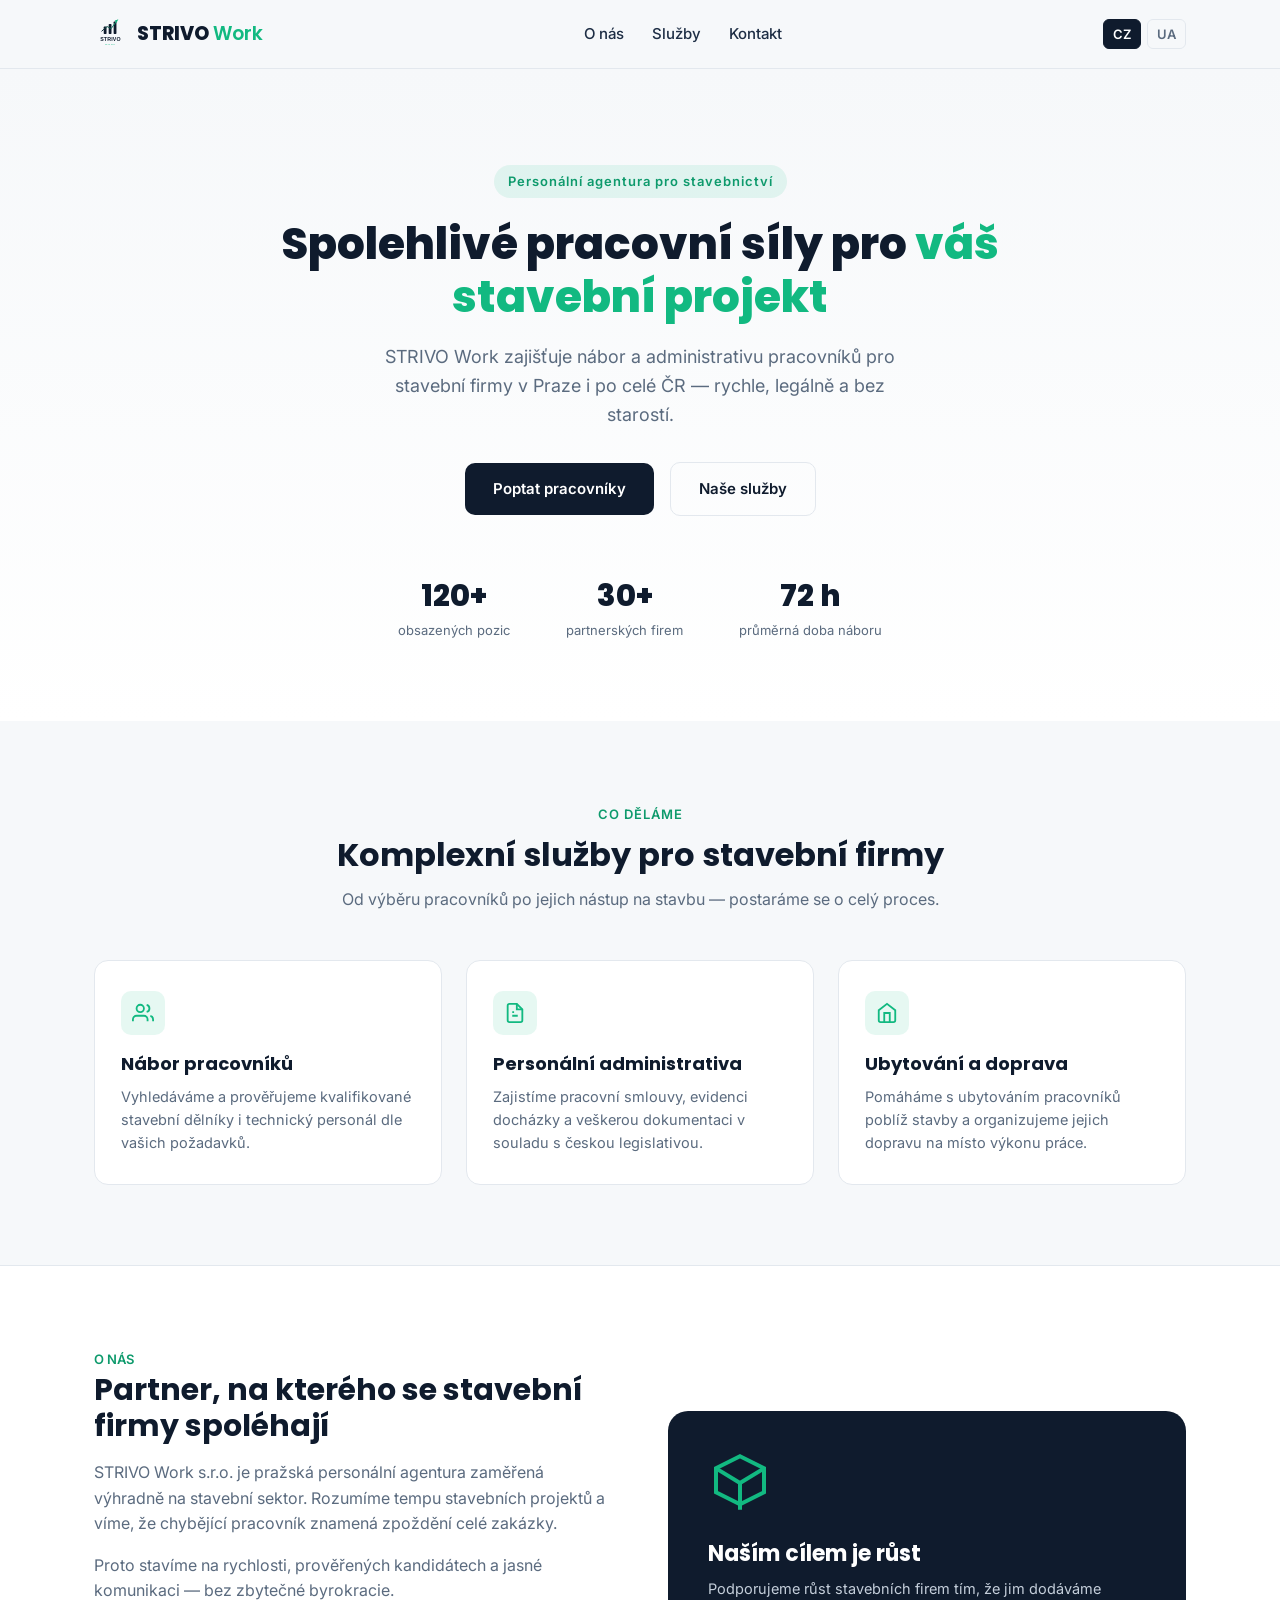
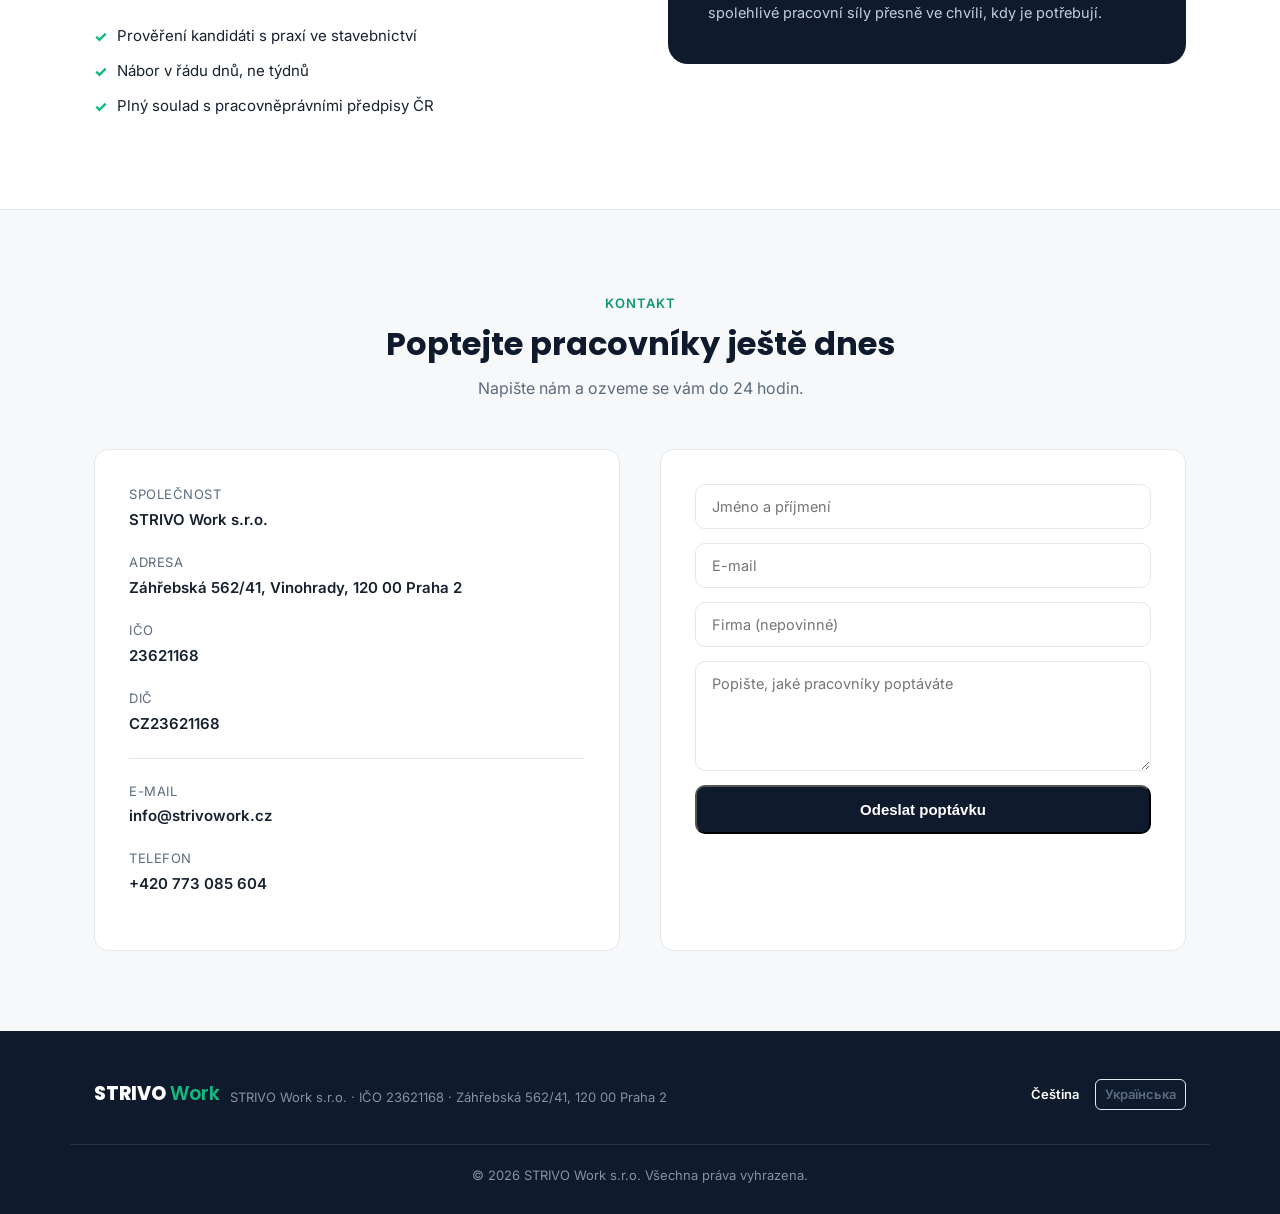
==== cs/index.html @ 2d49b1da "Перший запуск сайту STRIVO Work: CZ/UA версії, логотип, контакти" ====
<!DOCTYPE html>
<html lang="cs">
<head>
<meta charset="UTF-8">
<meta name="viewport" content="width=device-width, initial-scale=1.0">
<title>STRIVO Work s.r.o. | Personální řešení pro stavebnictví</title>
<meta name="description" content="STRIVO Work spojuje kvalifikované pracovníky se stavebními firmami v Praze a po celé ČR. Nábor, administrativa i ubytování na jednom místě.">
<link rel="icon" href="../assets/img/logo.svg" type="image/svg+xml">
<link rel="stylesheet" href="../assets/css/style.css">
</head>
<body>

<header>
  <div class="header-inner container">
    <a href="#top" class="brand">
      <img src="../assets/img/logo.svg" alt="STRIVO Work logo">
      <span class="name">STRIVO <span>Work</span></span>
    </a>
    <nav>
      <ul>
        <li><a href="#o-nas">O nás</a></li>
        <li><a href="#sluzby">Služby</a></li>
        <li><a href="#kontakt">Kontakt</a></li>
      </ul>
    </nav>
    <div style="display:flex; align-items:center; gap:16px;">
      <div class="lang-switch">
        <a href="../cs/" class="active">CZ</a>
        <a href="../uk/">UA</a>
      </div>
    </div>
  </div>
</header>

<section class="hero" id="top">
  <div class="container">
    <span class="eyebrow">Personální agentura pro stavebnictví</span>
    <h1>Spolehlivé pracovní síly pro <em>váš stavební projekt</em></h1>
    <p class="lead">STRIVO Work zajišťuje nábor a administrativu pracovníků pro stavební firmy v Praze i po celé ČR — rychle, legálně a bez starostí.</p>
    <a href="#kontakt" class="btn btn-primary">Poptat pracovníky</a>
    <a href="#sluzby" class="btn btn-outline">Naše služby</a>

    <div class="stats">
      <div class="stat"><div class="num">120+</div><div class="label">obsazených pozic</div></div>
      <div class="stat"><div class="num">30+</div><div class="label">partnerských firem</div></div>
      <div class="stat"><div class="num">72 h</div><div class="label">průměrná doba náboru</div></div>
    </div>
  </div>
</section>

<section id="sluzby">
  <div class="container">
    <div class="section-head">
      <span class="eyebrow">Co děláme</span>
      <h2>Komplexní služby pro stavební firmy</h2>
      <p>Od výběru pracovníků po jejich nástup na stavbu — postaráme se o celý proces.</p>
    </div>
    <div class="grid">
      <div class="card">
        <div class="icon"><svg width="22" height="22" viewBox="0 0 24 24" fill="none" stroke="#12B981" stroke-width="2"><path d="M17 21v-2a4 4 0 0 0-4-4H5a4 4 0 0 0-4 4v2"/><circle cx="9" cy="7" r="4"/><path d="M23 21v-2a4 4 0 0 0-3-3.87"/><path d="M16 3.13a4 4 0 0 1 0 7.75"/></svg></div>
        <h3>Nábor pracovníků</h3>
        <p>Vyhledáváme a prověřujeme kvalifikované stavební dělníky i technický personál dle vašich požadavků.</p>
      </div>
      <div class="card">
        <div class="icon"><svg width="22" height="22" viewBox="0 0 24 24" fill="none" stroke="#12B981" stroke-width="2"><path d="M14 2H6a2 2 0 0 0-2 2v16a2 2 0 0 0 2 2h12a2 2 0 0 0 2-2V8z"/><path d="M14 2v6h6"/><path d="M9 15h6M9 11h2"/></svg></div>
        <h3>Personální administrativa</h3>
        <p>Zajistíme pracovní smlouvy, evidenci docházky a veškerou dokumentaci v souladu s českou legislativou.</p>
      </div>
      <div class="card">
        <div class="icon"><svg width="22" height="22" viewBox="0 0 24 24" fill="none" stroke="#12B981" stroke-width="2"><path d="M3 9l9-7 9 7v11a2 2 0 0 1-2 2H5a2 2 0 0 1-2-2z"/><path d="M9 22V12h6v10"/></svg></div>
        <h3>Ubytování a doprava</h3>
        <p>Pomáháme s ubytováním pracovníků poblíž stavby a organizujeme jejich dopravu na místo výkonu práce.</p>
      </div>
    </div>
  </div>
</section>

<section id="o-nas" style="background:var(--white); border-top:1px solid var(--border); border-bottom:1px solid var(--border);">
  <div class="container about-wrap">
    <div class="about-text">
      <span class="eyebrow" style="text-transform:uppercase; font-weight:600; color:var(--green-dark); font-size:13px;">O nás</span>
      <h2>Partner, na kterého se stavební firmy spoléhají</h2>
      <p>STRIVO Work s.r.o. je pražská personální agentura zaměřená výhradně na stavební sektor. Rozumíme tempu stavebních projektů a víme, že chybějící pracovník znamená zpoždění celé zakázky.</p>
      <p>Proto stavíme na rychlosti, prověřených kandidátech a jasné komunikaci — bez zbytečné byrokracie.</p>
      <ul class="checklist">
        <li><span class="dot">✓</span> Prověření kandidáti s praxí ve stavebnictví</li>
        <li><span class="dot">✓</span> Nábor v řádu dnů, ne týdnů</li>
        <li><span class="dot">✓</span> Plný soulad s pracovněprávními předpisy ČR</li>
      </ul>
    </div>
    <div class="panel">
      <div class="big-icon"><svg viewBox="0 0 24 24" fill="none" stroke="#12B981" stroke-width="1.5"><path d="M12 2l9 4.5v9L12 20l-9-4.5v-9L12 2z"/><path d="M12 22V12M21 6.5L12 12M3 6.5L12 12"/></svg></div>
      <h3>Naším cílem je růst</h3>
      <p>Podporujeme růst stavebních firem tím, že jim dodáváme spolehlivé pracovní síly přesně ve chvíli, kdy je potřebují.</p>
    </div>
  </div>
</section>

<section id="kontakt">
  <div class="container">
    <div class="section-head">
      <span class="eyebrow">Kontakt</span>
      <h2>Poptejte pracovníky ještě dnes</h2>
      <p>Napište nám a ozveme se vám do 24 hodin.</p>
    </div>
    <div class="contact-wrap">
      <div class="contact-card">
        <div class="row"><div><div class="label">Společnost</div><div class="value">STRIVO Work s.r.o.</div></div></div>
        <div class="row"><div><div class="label">Adresa</div><div class="value">Záhřebská 562/41, Vinohrady, 120 00 Praha 2</div></div></div>
        <div class="row"><div><div class="label">IČO</div><div class="value">23621168</div></div></div>
        <div class="row"><div><div class="label">DIČ</div><div class="value">CZ23621168</div></div></div>
        <hr>
        <div class="row"><div><div class="label">E-mail</div><div class="value">info@strivowork.cz</div></div></div>
        <div class="row"><div><div class="label">Telefon</div><div class="value">+420 773 085 604</div></div></div>
      </div>
      <div class="contact-card">
        <form class="contact-form" action="mailto:info@strivowork.cz" method="post" enctype="text/plain">
          <input type="text" name="jmeno" placeholder="Jméno a příjmení" required>
          <input type="email" name="email" placeholder="E-mail" required>
          <input type="text" name="firma" placeholder="Firma (nepovinné)">
          <textarea name="zprava" placeholder="Popište, jaké pracovníky poptáváte" required></textarea>
          <button type="submit" class="btn btn-primary">Odeslat poptávku</button>
        </form>
      </div>
    </div>
  </div>
</section>

<footer>
  <div class="container footer-inner">
    <div class="brand">
      <div class="name">STRIVO <span>Work</span></div>
      <p class="footer-legal">STRIVO Work s.r.o. · IČO 23621168 · Záhřebská 562/41, 120 00 Praha 2</p>
    </div>
    <div class="lang-switch">
      <a href="../cs/" class="active">Čeština</a>
      <a href="../uk/">Українська</a>
    </div>
  </div>
  <div class="footer-bottom container">&copy; <span id="year"></span> STRIVO Work s.r.o. Všechna práva vyhrazena.</div>
</footer>

<script>document.getElementById('year').textContent = new Date().getFullYear();</script>
</body>
</html>
---- assets/css/style.css ----
@import url('https://fonts.googleapis.com/css2?family=Poppins:wght@600;700;800&family=Inter:wght@400;500;600&display=swap');

:root {
  --navy: #0F1B2D;
  --navy-light: #1E2E45;
  --green: #12B981;
  --green-dark: #0E9A6C;
  --bg: #F6F8FA;
  --white: #FFFFFF;
  --text: #16212F;
  --text-secondary: #5B6B7F;
  --border: #E3E8EE;
  --radius: 14px;
}

* { box-sizing: border-box; margin: 0; padding: 0; }

html { scroll-behavior: smooth; }

body {
  font-family: 'Inter', -apple-system, sans-serif;
  color: var(--text);
  background: var(--bg);
  line-height: 1.6;
}

h1, h2, h3, .logo-word {
  font-family: 'Poppins', sans-serif;
  color: var(--navy);
  line-height: 1.2;
}

a { color: inherit; text-decoration: none; }

img { max-width: 100%; display: block; }

.container {
  max-width: 1140px;
  margin: 0 auto;
  padding: 0 24px;
}

/* Header */
header {
  position: sticky;
  top: 0;
  z-index: 100;
  background: rgba(246, 248, 250, 0.92);
  backdrop-filter: blur(8px);
  border-bottom: 1px solid var(--border);
}

.header-inner {
  display: flex;
  align-items: center;
  justify-content: space-between;
  padding: 14px 24px;
}

.brand { display: flex; align-items: center; gap: 10px; }
.brand img { height: 40px; }
.brand .name { font-family: 'Poppins', sans-serif; font-weight: 800; font-size: 19px; color: var(--navy); }
.brand .name span { color: var(--green); font-weight: 600; }

nav ul { list-style: none; display: flex; gap: 28px; align-items: center; }
nav a { font-weight: 500; font-size: 15px; color: var(--navy-light); transition: color .2s; }
nav a:hover { color: var(--green); }

.lang-switch { display: flex; gap: 6px; font-size: 13px; font-weight: 600; }
.lang-switch a { padding: 4px 9px; border-radius: 6px; border: 1px solid var(--border); color: var(--text-secondary); }
.lang-switch a.active { background: var(--navy); color: var(--white); border-color: var(--navy); }

.menu-toggle { display: none; background: none; border: none; font-size: 24px; cursor: pointer; color: var(--navy); }

/* Hero */
.hero {
  padding: 96px 24px 80px;
  text-align: center;
  background: linear-gradient(180deg, var(--bg) 0%, var(--white) 100%);
}

.hero .eyebrow {
  display: inline-block;
  font-size: 13px;
  font-weight: 600;
  letter-spacing: 1px;
  color: var(--green-dark);
  background: rgba(18,185,129,0.1);
  padding: 6px 14px;
  border-radius: 20px;
  margin-bottom: 20px;
}

.hero h1 {
  font-size: 44px;
  font-weight: 800;
  max-width: 780px;
  margin: 0 auto 20px;
}

.hero h1 em { color: var(--green); font-style: normal; }

.hero p.lead {
  font-size: 18px;
  color: var(--text-secondary);
  max-width: 560px;
  margin: 0 auto 32px;
}

.btn {
  display: inline-block;
  font-weight: 600;
  font-size: 15px;
  padding: 14px 28px;
  border-radius: 10px;
  transition: transform .15s, box-shadow .15s;
}

.btn-primary {
  background: var(--navy);
  color: var(--white);
}
.btn-primary:hover { background: var(--green-dark); transform: translateY(-2px); }

.btn-outline {
  border: 1.5px solid var(--border);
  color: var(--navy);
  margin-left: 12px;
}
.btn-outline:hover { border-color: var(--green); color: var(--green-dark); }

/* Stats strip */
.stats {
  display: flex;
  justify-content: center;
  gap: 56px;
  flex-wrap: wrap;
  margin-top: 56px;
}
.stats .stat { text-align: center; }
.stats .stat .num { font-family: 'Poppins', sans-serif; font-weight: 800; font-size: 30px; color: var(--navy); }
.stats .stat .label { font-size: 13px; color: var(--text-secondary); }

/* Sections */
section { padding: 80px 24px; }
.section-head { text-align: center; max-width: 620px; margin: 0 auto 48px; }
.section-head .eyebrow { color: var(--green-dark); font-weight: 600; font-size: 13px; letter-spacing: 1px; text-transform: uppercase; }
.section-head h2 { font-size: 32px; margin: 10px 0 12px; }
.section-head p { color: var(--text-secondary); font-size: 16px; }

/* Services grid */
.grid {
  display: grid;
  grid-template-columns: repeat(3, 1fr);
  gap: 24px;
}

.card {
  background: var(--white);
  border: 1px solid var(--border);
  border-radius: var(--radius);
  padding: 30px 26px;
  transition: transform .18s, box-shadow .18s;
}
.card:hover { transform: translateY(-4px); box-shadow: 0 12px 28px rgba(15,27,45,0.08); }

.card .icon {
  width: 44px; height: 44px;
  border-radius: 10px;
  background: rgba(18,185,129,0.1);
  display: flex; align-items: center; justify-content: center;
  margin-bottom: 18px;
}
.card h3 { font-size: 18px; margin-bottom: 10px; }
.card p { color: var(--text-secondary); font-size: 14.5px; }

/* About */
.about-wrap {
  display: grid;
  grid-template-columns: 1fr 1fr;
  gap: 56px;
  align-items: center;
}
.about-wrap .panel {
  background: var(--navy);
  border-radius: 20px;
  padding: 40px;
  color: var(--white);
}
.about-wrap .panel .big-icon svg { width: 64px; height: 64px; }
.about-wrap .panel h3 { color: var(--white); font-size: 22px; margin: 18px 0 10px; }
.about-wrap .panel p { color: #C4CEDA; font-size: 14.5px; }
.about-text h2 { font-size: 30px; margin-bottom: 16px; }
.about-text p { color: var(--text-secondary); margin-bottom: 16px; }
.checklist { list-style: none; margin-top: 20px; }
.checklist li { display: flex; align-items: flex-start; gap: 10px; margin-bottom: 10px; font-size: 15px; }
.checklist li .dot { color: var(--green); font-weight: 800; margin-top: 1px; }

/* Contact */
.contact-wrap {
  display: grid;
  grid-template-columns: 1fr 1fr;
  gap: 40px;
}
.contact-card {
  background: var(--white);
  border: 1px solid var(--border);
  border-radius: var(--radius);
  padding: 34px;
}
.contact-card .row { display: flex; gap: 14px; margin-bottom: 20px; }
.contact-card .row .label { font-size: 13px; color: var(--text-secondary); text-transform: uppercase; letter-spacing: .5px; margin-bottom: 3px; }
.contact-card .row .value { font-weight: 600; font-size: 15px; }
.contact-card hr { border: none; border-top: 1px solid var(--border); margin: 22px 0; }

form.contact-form { display: flex; flex-direction: column; gap: 14px; }
.contact-form input, .contact-form textarea {
  border: 1px solid var(--border);
  border-radius: 10px;
  padding: 13px 16px;
  font-family: inherit;
  font-size: 14.5px;
  background: var(--white);
}
.contact-form input:focus, .contact-form textarea:focus { outline: 2px solid var(--green); border-color: var(--green); }
.contact-form textarea { resize: vertical; min-height: 110px; }

/* Footer */
footer {
  background: var(--navy);
  color: #C4CEDA;
  padding: 48px 24px 28px;
  font-size: 14px;
}
.footer-inner { display: flex; justify-content: space-between; flex-wrap: wrap; gap: 24px; }
.footer-inner .brand .name { color: var(--white); }
.footer-inner .brand .name span { color: var(--green); }
.footer-legal { margin-top: 6px; color: #8391A4; font-size: 13px; }
.footer-bottom { border-top: 1px solid rgba(255,255,255,0.1); margin-top: 34px; padding-top: 20px; text-align: center; color: #8391A4; font-size: 13px; }

/* Responsive */
@media (max-width: 860px) {
  .grid { grid-template-columns: 1fr; }
  .about-wrap { grid-template-columns: 1fr; }
  .contact-wrap { grid-template-columns: 1fr; }
  nav { display: none; }
  .menu-toggle { display: block; }
  .hero h1 { font-size: 32px; }
  .stats { gap: 32px; }
}

@media (prefers-reduced-motion: reduce) {
  * { transition: none !important; scroll-behavior: auto !important; }
}
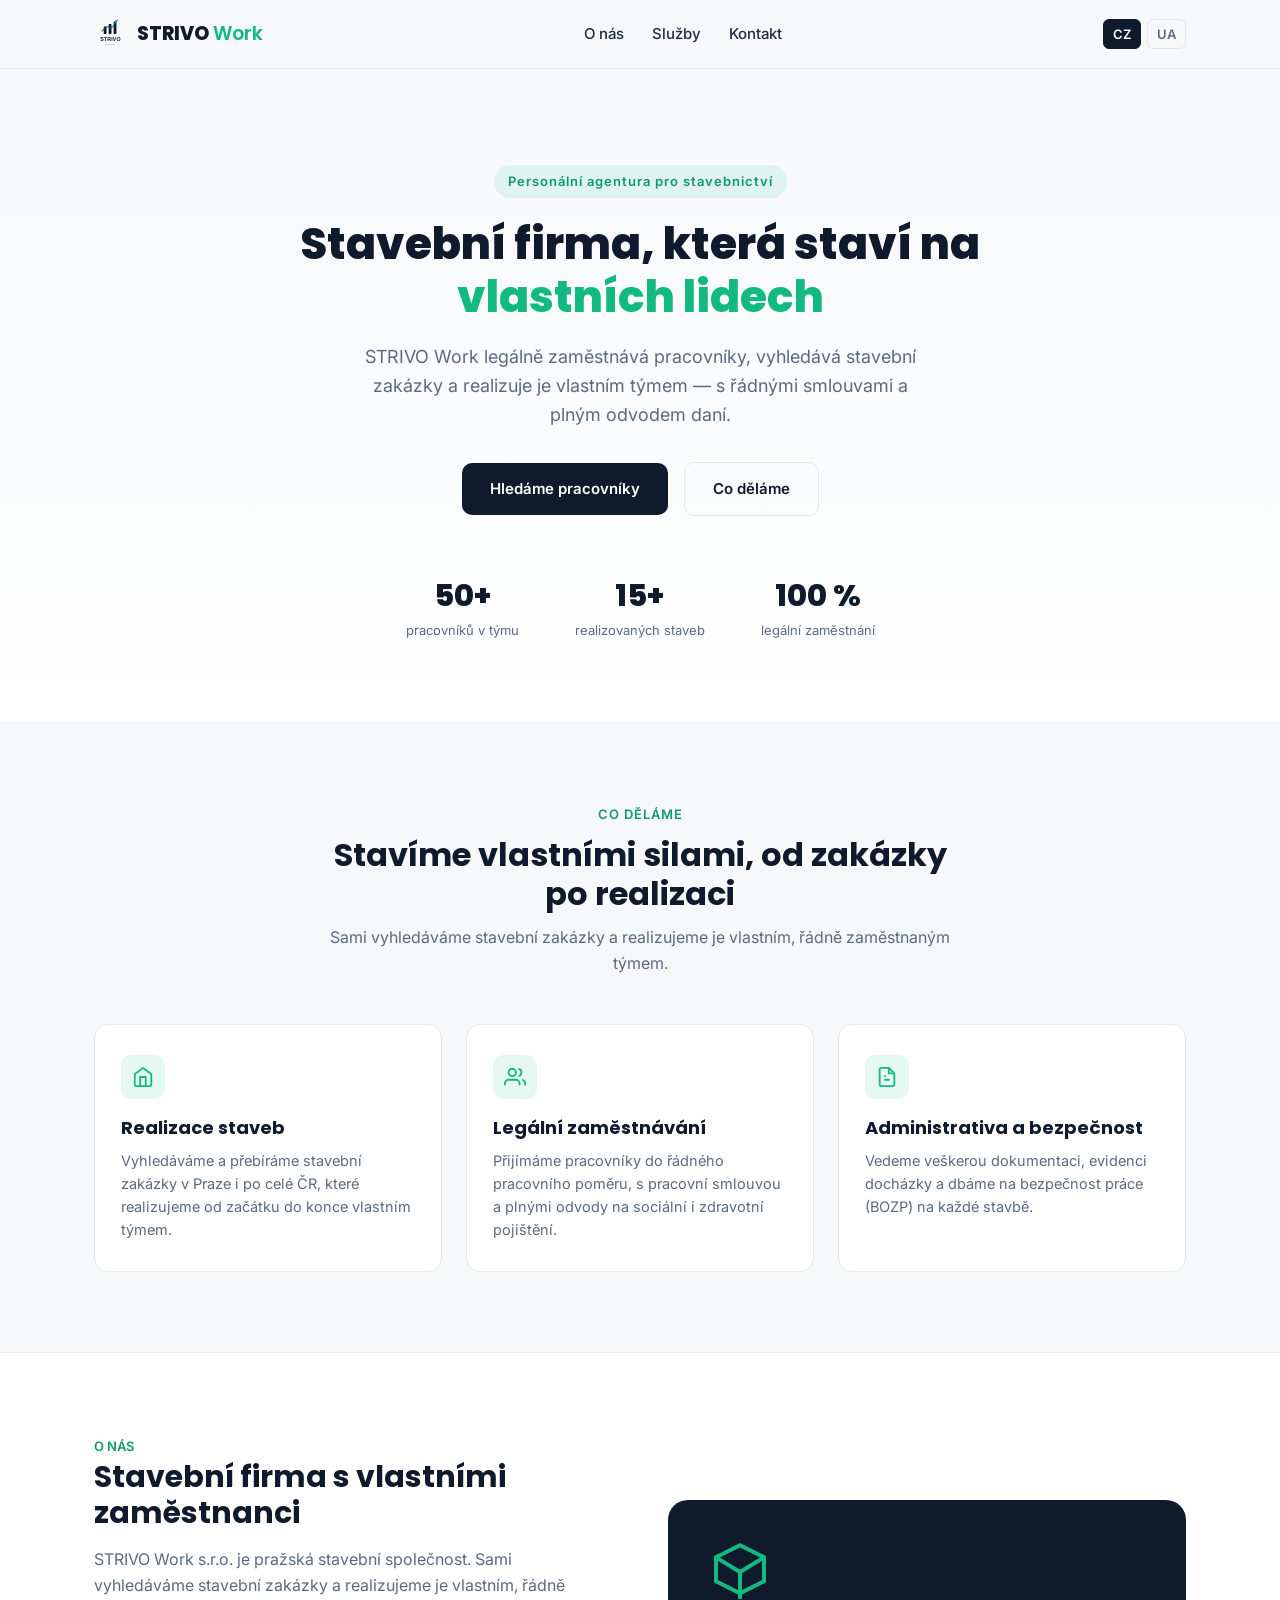
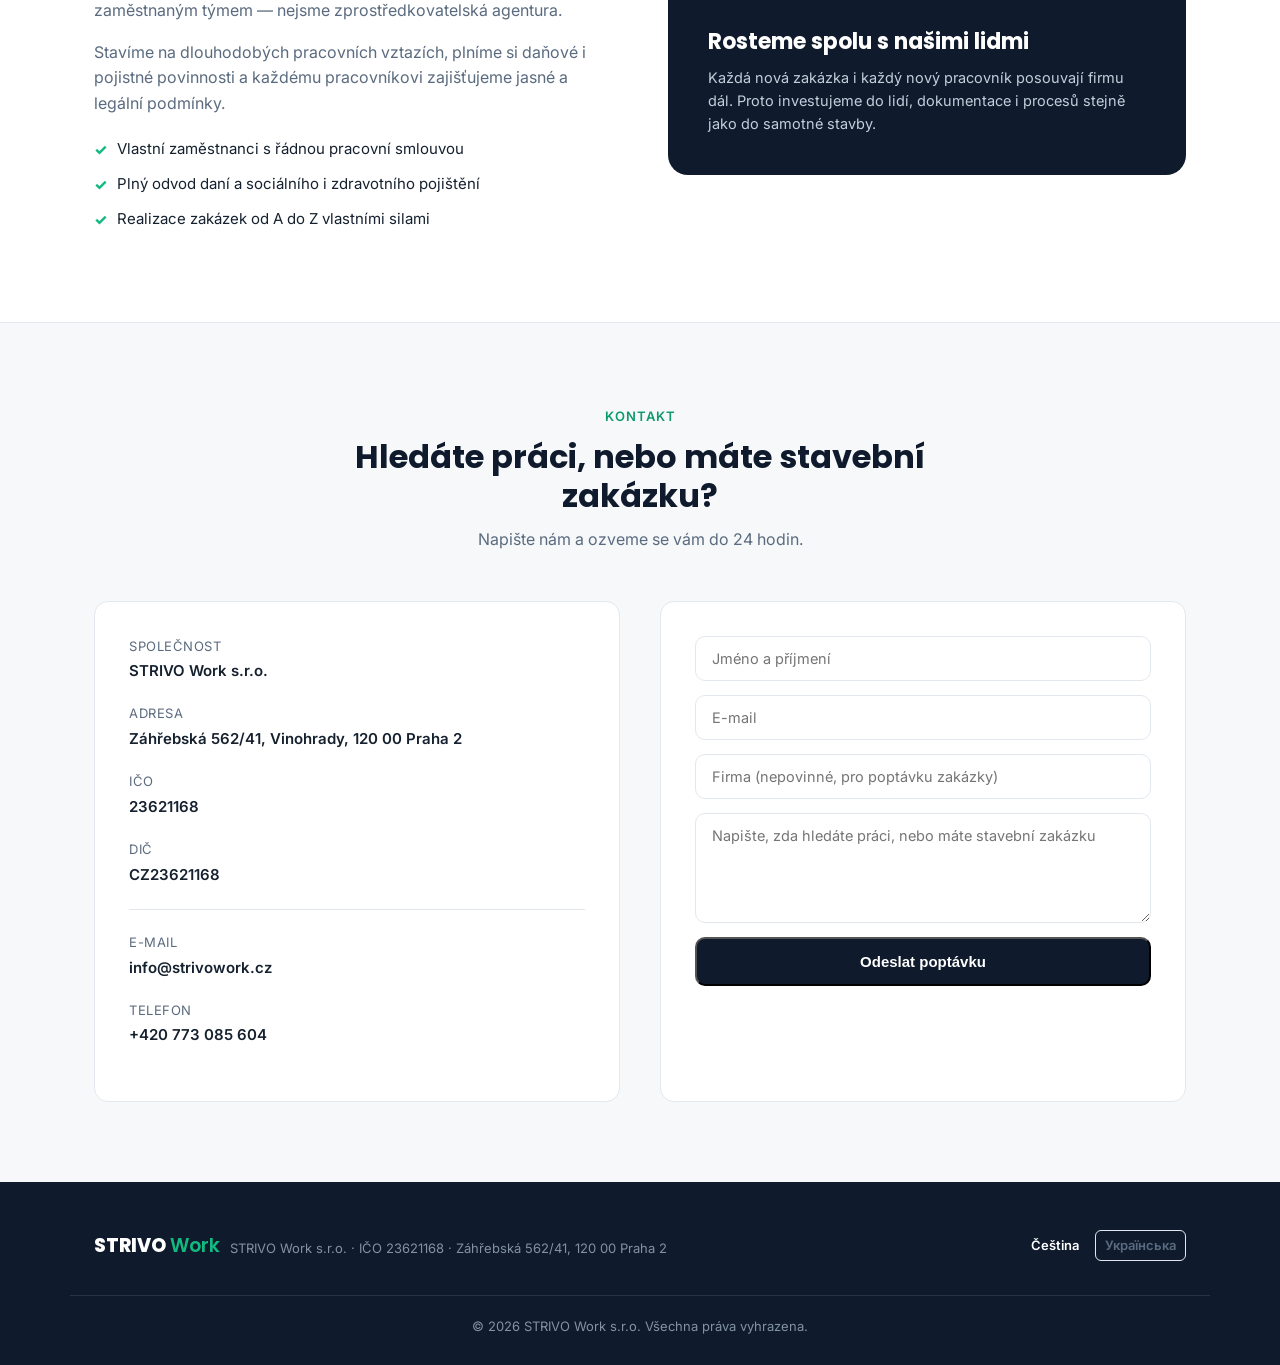
==== commit edb26c1c: "Виправлено позиціонування: будівельна фірма з власними працівниками замість кадрового агентства" ====
--- a/cs/index.html
+++ b/cs/index.html
@@ -3,8 +3,8 @@
 <head>
 <meta charset="UTF-8">
 <meta name="viewport" content="width=device-width, initial-scale=1.0">
-<title>STRIVO Work s.r.o. | Personální řešení pro stavebnictví</title>
-<meta name="description" content="STRIVO Work spojuje kvalifikované pracovníky se stavebními firmami v Praze a po celé ČR. Nábor, administrativa i ubytování na jednom místě.">
+<title>STRIVO Work s.r.o. | Stavební firma s vlastními zaměstnanci</title>
+<meta name="description" content="STRIVO Work s.r.o. je pražská stavební společnost. Sami vyhledáváme zakázky a realizujeme je vlastním, legálně zaměstnaným týmem.">
 <link rel="icon" href="../assets/img/logo.svg" type="image/svg+xml">
 <link rel="stylesheet" href="../assets/css/style.css">
 </head>
@@ -35,15 +35,15 @@
 <section class="hero" id="top">
   <div class="container">
     <span class="eyebrow">Personální agentura pro stavebnictví</span>
-    <h1>Spolehlivé pracovní síly pro <em>váš stavební projekt</em></h1>
-    <p class="lead">STRIVO Work zajišťuje nábor a administrativu pracovníků pro stavební firmy v Praze i po celé ČR — rychle, legálně a bez starostí.</p>
-    <a href="#kontakt" class="btn btn-primary">Poptat pracovníky</a>
-    <a href="#sluzby" class="btn btn-outline">Naše služby</a>
+    <h1>Stavební firma, která staví na <em>vlastních lidech</em></h1>
+    <p class="lead">STRIVO Work legálně zaměstnává pracovníky, vyhledává stavební zakázky a realizuje je vlastním týmem — s řádnými smlouvami a plným odvodem daní.</p>
+    <a href="#kontakt" class="btn btn-primary">Hledáme pracovníky</a>
+    <a href="#sluzby" class="btn btn-outline">Co děláme</a>
 
     <div class="stats">
-      <div class="stat"><div class="num">120+</div><div class="label">obsazených pozic</div></div>
-      <div class="stat"><div class="num">30+</div><div class="label">partnerských firem</div></div>
-      <div class="stat"><div class="num">72 h</div><div class="label">průměrná doba náboru</div></div>
+      <div class="stat"><div class="num">50+</div><div class="label">pracovníků v týmu</div></div>
+      <div class="stat"><div class="num">15+</div><div class="label">realizovaných staveb</div></div>
+      <div class="stat"><div class="num">100 %</div><div class="label">legální zaměstnání</div></div>
     </div>
   </div>
 </section>
@@ -52,24 +52,24 @@
   <div class="container">
     <div class="section-head">
       <span class="eyebrow">Co děláme</span>
-      <h2>Komplexní služby pro stavební firmy</h2>
-      <p>Od výběru pracovníků po jejich nástup na stavbu — postaráme se o celý proces.</p>
+      <h2>Stavíme vlastními silami, od zakázky po realizaci</h2>
+      <p>Sami vyhledáváme stavební zakázky a realizujeme je vlastním, řádně zaměstnaným týmem.</p>
     </div>
     <div class="grid">
       <div class="card">
+        <div class="icon"><svg width="22" height="22" viewBox="0 0 24 24" fill="none" stroke="#12B981" stroke-width="2"><path d="M3 9l9-7 9 7v11a2 2 0 0 1-2 2H5a2 2 0 0 1-2-2z"/><path d="M9 22V12h6v10"/></svg></div>
+        <h3>Realizace staveb</h3>
+        <p>Vyhledáváme a přebíráme stavební zakázky v Praze i po celé ČR, které realizujeme od začátku do konce vlastním týmem.</p>
+      </div>
+      <div class="card">
         <div class="icon"><svg width="22" height="22" viewBox="0 0 24 24" fill="none" stroke="#12B981" stroke-width="2"><path d="M17 21v-2a4 4 0 0 0-4-4H5a4 4 0 0 0-4 4v2"/><circle cx="9" cy="7" r="4"/><path d="M23 21v-2a4 4 0 0 0-3-3.87"/><path d="M16 3.13a4 4 0 0 1 0 7.75"/></svg></div>
-        <h3>Nábor pracovníků</h3>
-        <p>Vyhledáváme a prověřujeme kvalifikované stavební dělníky i technický personál dle vašich požadavků.</p>
+        <h3>Legální zaměstnávání</h3>
+        <p>Přijímáme pracovníky do řádného pracovního poměru, s pracovní smlouvou a plnými odvody na sociální i zdravotní pojištění.</p>
       </div>
       <div class="card">
         <div class="icon"><svg width="22" height="22" viewBox="0 0 24 24" fill="none" stroke="#12B981" stroke-width="2"><path d="M14 2H6a2 2 0 0 0-2 2v16a2 2 0 0 0 2 2h12a2 2 0 0 0 2-2V8z"/><path d="M14 2v6h6"/><path d="M9 15h6M9 11h2"/></svg></div>
-        <h3>Personální administrativa</h3>
-        <p>Zajistíme pracovní smlouvy, evidenci docházky a veškerou dokumentaci v souladu s českou legislativou.</p>
-      </div>
-      <div class="card">
-        <div class="icon"><svg width="22" height="22" viewBox="0 0 24 24" fill="none" stroke="#12B981" stroke-width="2"><path d="M3 9l9-7 9 7v11a2 2 0 0 1-2 2H5a2 2 0 0 1-2-2z"/><path d="M9 22V12h6v10"/></svg></div>
-        <h3>Ubytování a doprava</h3>
-        <p>Pomáháme s ubytováním pracovníků poblíž stavby a organizujeme jejich dopravu na místo výkonu práce.</p>
+        <h3>Administrativa a bezpečnost</h3>
+        <p>Vedeme veškerou dokumentaci, evidenci docházky a dbáme na bezpečnost práce (BOZP) na každé stavbě.</p>
       </div>
     </div>
   </div>
@@ -79,19 +79,19 @@
   <div class="container about-wrap">
     <div class="about-text">
       <span class="eyebrow" style="text-transform:uppercase; font-weight:600; color:var(--green-dark); font-size:13px;">O nás</span>
-      <h2>Partner, na kterého se stavební firmy spoléhají</h2>
-      <p>STRIVO Work s.r.o. je pražská personální agentura zaměřená výhradně na stavební sektor. Rozumíme tempu stavebních projektů a víme, že chybějící pracovník znamená zpoždění celé zakázky.</p>
-      <p>Proto stavíme na rychlosti, prověřených kandidátech a jasné komunikaci — bez zbytečné byrokracie.</p>
+      <h2>Stavební firma s vlastními zaměstnanci</h2>
+      <p>STRIVO Work s.r.o. je pražská stavební společnost. Sami vyhledáváme stavební zakázky a realizujeme je vlastním, řádně zaměstnaným týmem — nejsme zprostředkovatelská agentura.</p>
+      <p>Stavíme na dlouhodobých pracovních vztazích, plníme si daňové i pojistné povinnosti a každému pracovníkovi zajišťujeme jasné a legální podmínky.</p>
       <ul class="checklist">
-        <li><span class="dot">✓</span> Prověření kandidáti s praxí ve stavebnictví</li>
-        <li><span class="dot">✓</span> Nábor v řádu dnů, ne týdnů</li>
-        <li><span class="dot">✓</span> Plný soulad s pracovněprávními předpisy ČR</li>
+        <li><span class="dot">✓</span> Vlastní zaměstnanci s řádnou pracovní smlouvou</li>
+        <li><span class="dot">✓</span> Plný odvod daní a sociálního i zdravotního pojištění</li>
+        <li><span class="dot">✓</span> Realizace zakázek od A do Z vlastními silami</li>
       </ul>
     </div>
     <div class="panel">
       <div class="big-icon"><svg viewBox="0 0 24 24" fill="none" stroke="#12B981" stroke-width="1.5"><path d="M12 2l9 4.5v9L12 20l-9-4.5v-9L12 2z"/><path d="M12 22V12M21 6.5L12 12M3 6.5L12 12"/></svg></div>
-      <h3>Naším cílem je růst</h3>
-      <p>Podporujeme růst stavebních firem tím, že jim dodáváme spolehlivé pracovní síly přesně ve chvíli, kdy je potřebují.</p>
+      <h3>Rosteme spolu s našimi lidmi</h3>
+      <p>Každá nová zakázka i každý nový pracovník posouvají firmu dál. Proto investujeme do lidí, dokumentace i procesů stejně jako do samotné stavby.</p>
     </div>
   </div>
 </section>
@@ -100,7 +100,7 @@
   <div class="container">
     <div class="section-head">
       <span class="eyebrow">Kontakt</span>
-      <h2>Poptejte pracovníky ještě dnes</h2>
+      <h2>Hledáte práci, nebo máte stavební zakázku?</h2>
       <p>Napište nám a ozveme se vám do 24 hodin.</p>
     </div>
     <div class="contact-wrap">
@@ -117,8 +117,8 @@
         <form class="contact-form" action="mailto:info@strivowork.cz" method="post" enctype="text/plain">
           <input type="text" name="jmeno" placeholder="Jméno a příjmení" required>
           <input type="email" name="email" placeholder="E-mail" required>
-          <input type="text" name="firma" placeholder="Firma (nepovinné)">
-          <textarea name="zprava" placeholder="Popište, jaké pracovníky poptáváte" required></textarea>
+          <input type="text" name="firma" placeholder="Firma (nepovinné, pro poptávku zakázky)">
+          <textarea name="zprava" placeholder="Napište, zda hledáte práci, nebo máte stavební zakázku" required></textarea>
           <button type="submit" class="btn btn-primary">Odeslat poptávku</button>
         </form>
       </div>
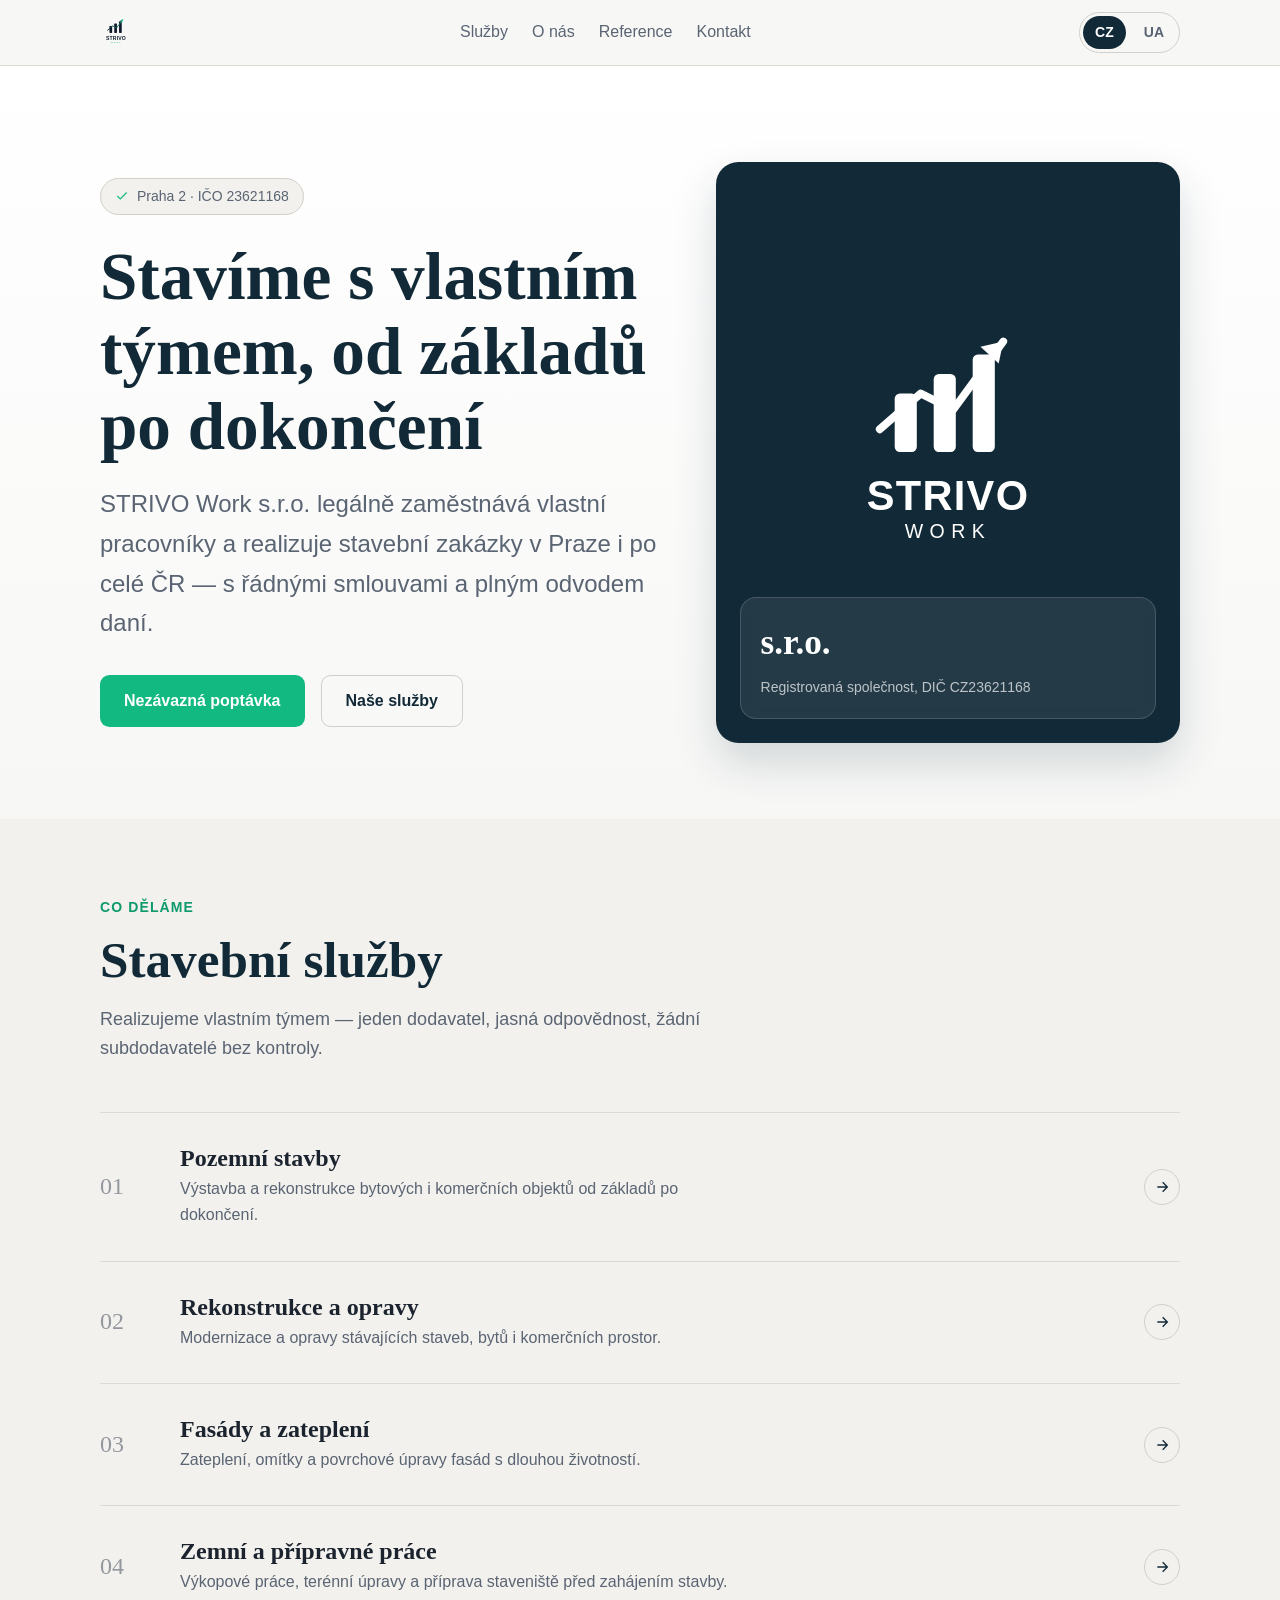
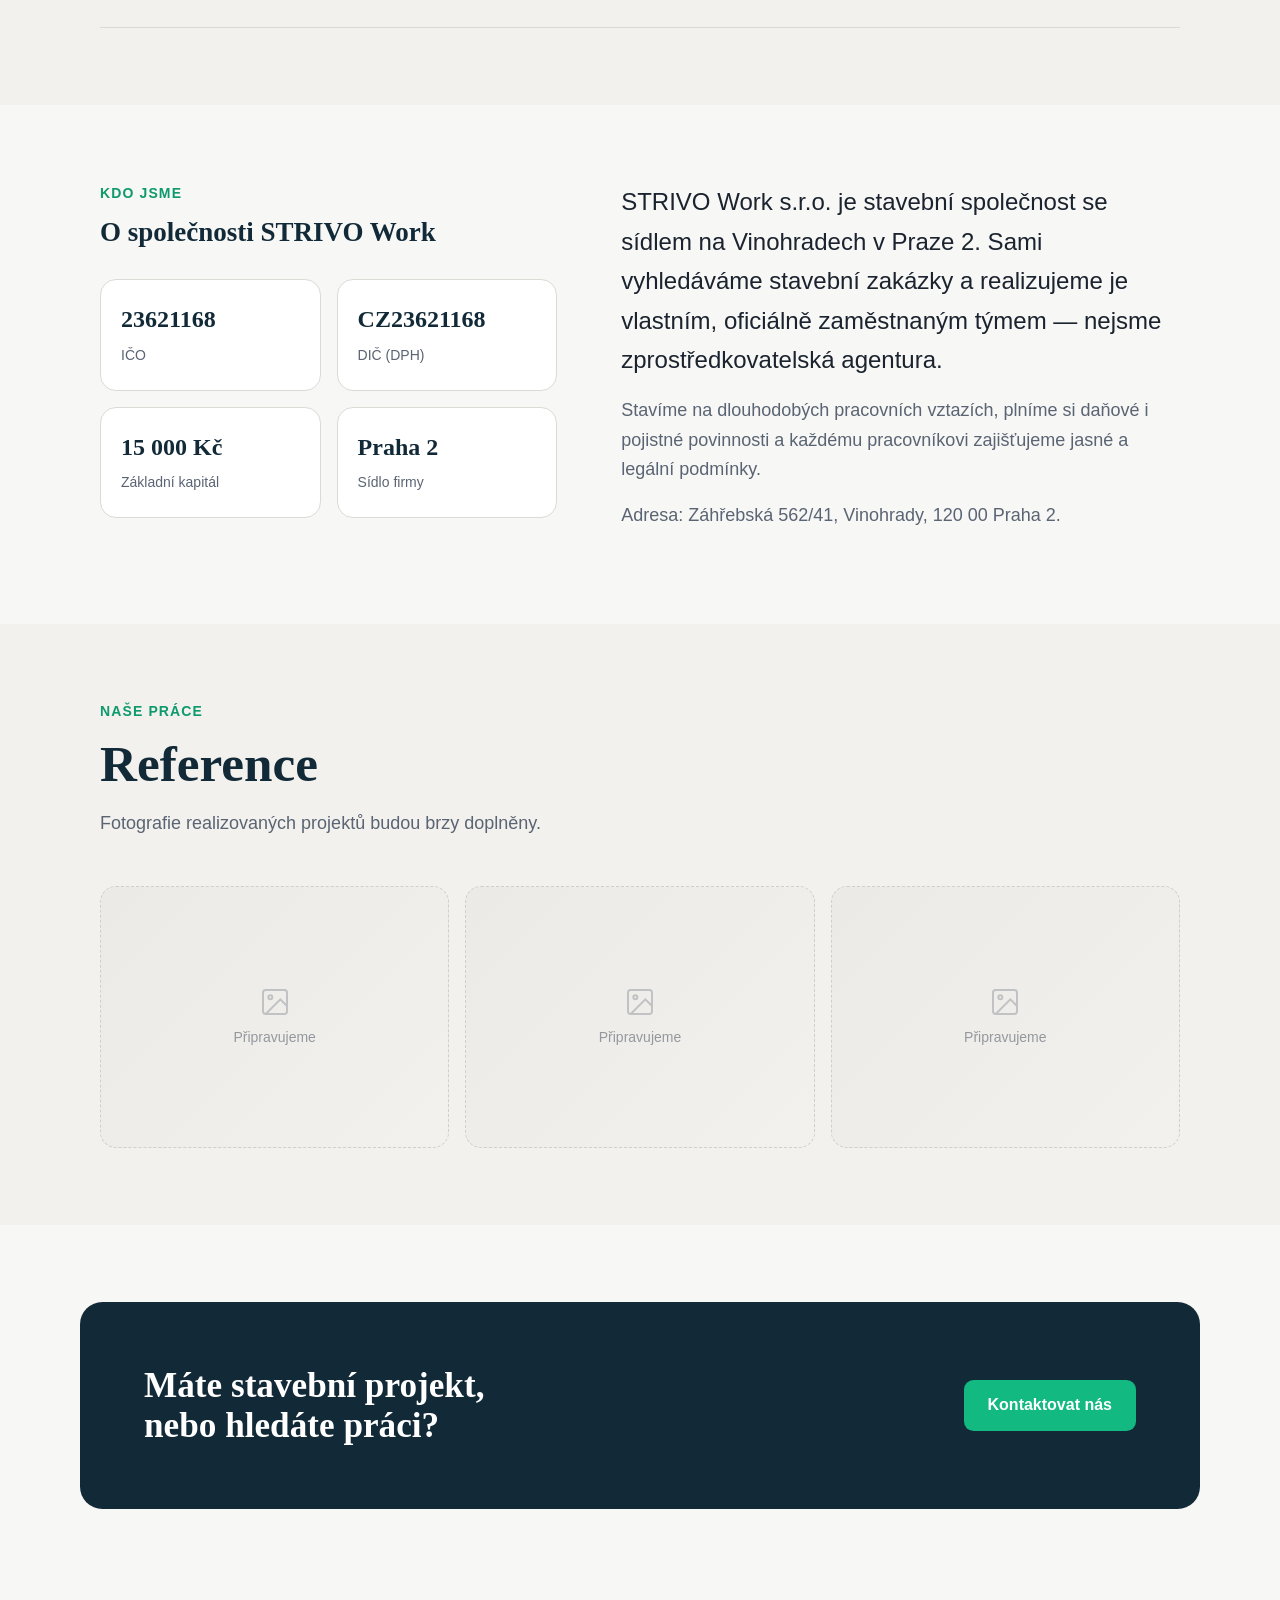
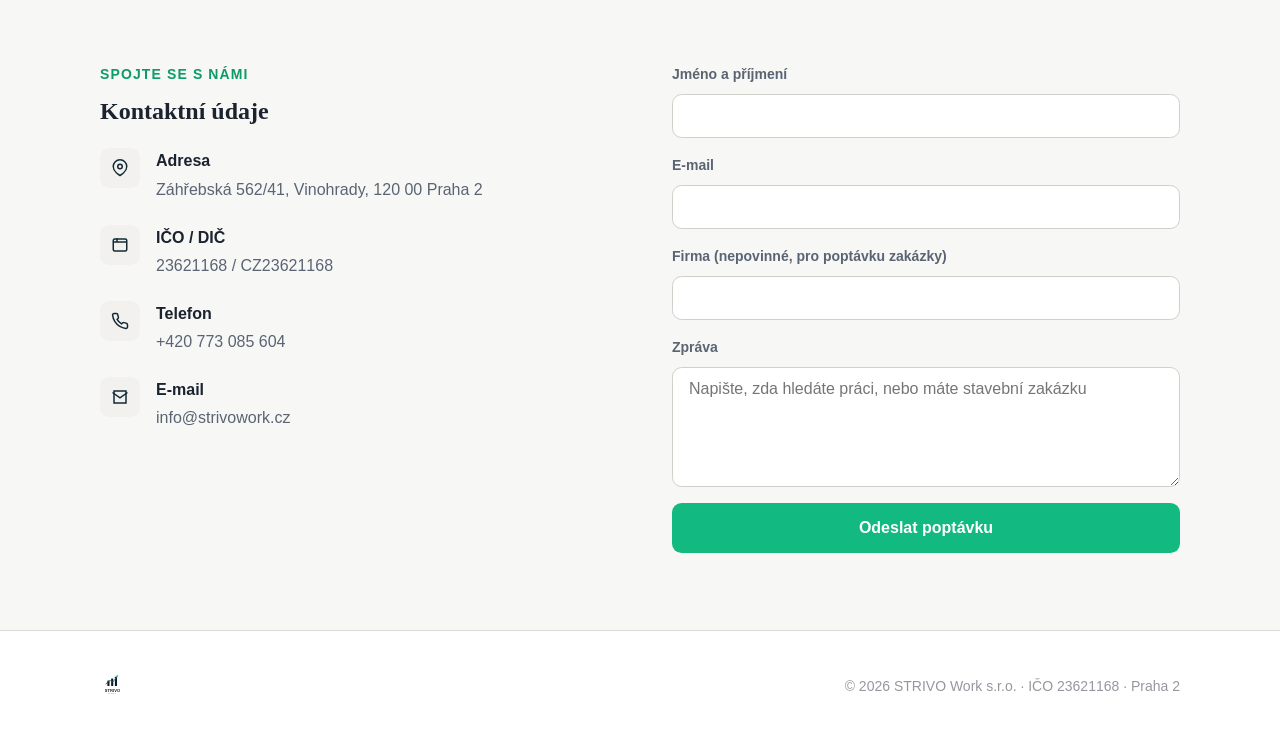
==== commit 8e8268f4: "Новий сучасний дизайн: Boska+General Sans, інтерактивне меню, scroll-reveal, реальні дані компанії" ====
--- a/cs/index.html
+++ b/cs/index.html
@@ -6,140 +6,209 @@
 <title>STRIVO Work s.r.o. | Stavební firma s vlastními zaměstnanci</title>
 <meta name="description" content="STRIVO Work s.r.o. je pražská stavební společnost. Sami vyhledáváme zakázky a realizujeme je vlastním, legálně zaměstnaným týmem.">
 <link rel="icon" href="../assets/img/logo.svg" type="image/svg+xml">
+<link rel="alternate" hreflang="cs" href="https://strivowork.cz/cs/">
+<link rel="alternate" hreflang="uk" href="https://strivowork.cz/uk/">
 <link rel="stylesheet" href="../assets/css/style.css">
 </head>
 <body>
 
 <header>
-  <div class="header-inner container">
-    <a href="#top" class="brand">
-      <img src="../assets/img/logo.svg" alt="STRIVO Work logo">
-      <span class="name">STRIVO <span>Work</span></span>
+  <div class="container nav-wrap">
+    <a href="#top" class="brand" aria-label="STRIVO Work">
+      <img src="../assets/img/logo.svg" alt="STRIVO Work">
     </a>
-    <nav>
-      <ul>
-        <li><a href="#o-nas">O nás</a></li>
-        <li><a href="#sluzby">Služby</a></li>
-        <li><a href="#kontakt">Kontakt</a></li>
-      </ul>
+    <nav class="main-nav">
+      <a href="#sluzby">Služby</a>
+      <a href="#o-nas">O nás</a>
+      <a href="#reference">Reference</a>
+      <a href="#kontakt">Kontakt</a>
     </nav>
-    <div style="display:flex; align-items:center; gap:16px;">
+    <div class="header-actions">
       <div class="lang-switch">
         <a href="../cs/" class="active">CZ</a>
         <a href="../uk/">UA</a>
       </div>
-    </div>
+      <a href="#kontakt" class="btn btn-primary" style="display:none" id="headerCta">Poptávka</a>
+      <button class="hamburger" aria-label="Menu" aria-expanded="false">
+        <svg width="22" height="22" viewBox="0 0 24 24" fill="none" stroke="currentColor" stroke-width="2"><path d="M3 6h18M3 12h18M3 18h18"/></svg>
+      </button>
+    </div>
+  </div>
+  <div class="container mobile-nav">
+    <a href="#sluzby">Služby</a>
+    <a href="#o-nas">O nás</a>
+    <a href="#reference">Reference</a>
+    <a href="#kontakt">Kontakt</a>
   </div>
 </header>
 
-<section class="hero" id="top">
-  <div class="container">
-    <span class="eyebrow">Personální agentura pro stavebnictví</span>
-    <h1>Stavební firma, která staví na <em>vlastních lidech</em></h1>
-    <p class="lead">STRIVO Work legálně zaměstnává pracovníky, vyhledává stavební zakázky a realizuje je vlastním týmem — s řádnými smlouvami a plným odvodem daní.</p>
-    <a href="#kontakt" class="btn btn-primary">Hledáme pracovníky</a>
-    <a href="#sluzby" class="btn btn-outline">Co děláme</a>
-
-    <div class="stats">
-      <div class="stat"><div class="num">50+</div><div class="label">pracovníků v týmu</div></div>
-      <div class="stat"><div class="num">15+</div><div class="label">realizovaných staveb</div></div>
-      <div class="stat"><div class="num">100 %</div><div class="label">legální zaměstnání</div></div>
-    </div>
+<main id="top">
+  <section class="hero">
+    <div class="container hero-grid">
+      <div>
+        <div class="hero-badge">
+          <svg width="14" height="14" viewBox="0 0 24 24" fill="none" stroke="currentColor" stroke-width="2"><path d="M20 6L9 17l-5-5"/></svg>
+          Praha 2 · IČO 23621168
+        </div>
+        <h1>Stavíme s vlastním týmem, od základů po dokončení</h1>
+        <p class="lead">STRIVO Work s.r.o. legálně zaměstnává vlastní pracovníky a realizuje stavební zakázky v Praze i po celé ČR — s řádnými smlouvami a plným odvodem daní.</p>
+        <div class="hero-cta">
+          <a href="#kontakt" class="btn btn-primary">Nezávazná poptávka</a>
+          <a href="#sluzby" class="btn btn-ghost">Naše služby</a>
+        </div>
+      </div>
+      <div class="hero-visual">
+        <img src="../assets/img/logo.svg" alt="">
+        <div class="hero-stat">
+          <strong>s.r.o.</strong>
+          <span>Registrovaná společnost, DIČ CZ23621168</span>
+        </div>
+      </div>
+    </div>
+  </section>
+
+  <section class="services-wrap reveal" id="sluzby">
+    <div class="container">
+      <div class="section-head">
+        <div class="section-tag">Co děláme</div>
+        <h2>Stavební služby</h2>
+        <p>Realizujeme vlastním týmem — jeden dodavatel, jasná odpovědnost, žádní subdodavatelé bez kontroly.</p>
+      </div>
+      <div class="services-list">
+        <div class="service-row">
+          <span class="service-num">01</span>
+          <div>
+            <h3>Pozemní stavby</h3>
+            <p>Výstavba a rekonstrukce bytových i komerčních objektů od základů po dokončení.</p>
+          </div>
+          <div class="service-arrow"><svg width="16" height="16" viewBox="0 0 24 24" fill="none" stroke="currentColor" stroke-width="2"><path d="M5 12h14M13 5l7 7-7 7"/></svg></div>
+        </div>
+        <div class="service-row">
+          <span class="service-num">02</span>
+          <div>
+            <h3>Rekonstrukce a opravy</h3>
+            <p>Modernizace a opravy stávajících staveb, bytů i komerčních prostor.</p>
+          </div>
+          <div class="service-arrow"><svg width="16" height="16" viewBox="0 0 24 24" fill="none" stroke="currentColor" stroke-width="2"><path d="M5 12h14M13 5l7 7-7 7"/></svg></div>
+        </div>
+        <div class="service-row">
+          <span class="service-num">03</span>
+          <div>
+            <h3>Fasády a zateplení</h3>
+            <p>Zateplení, omítky a povrchové úpravy fasád s dlouhou životností.</p>
+          </div>
+          <div class="service-arrow"><svg width="16" height="16" viewBox="0 0 24 24" fill="none" stroke="currentColor" stroke-width="2"><path d="M5 12h14M13 5l7 7-7 7"/></svg></div>
+        </div>
+        <div class="service-row">
+          <span class="service-num">04</span>
+          <div>
+            <h3>Zemní a přípravné práce</h3>
+            <p>Výkopové práce, terénní úpravy a příprava staveniště před zahájením stavby.</p>
+          </div>
+          <div class="service-arrow"><svg width="16" height="16" viewBox="0 0 24 24" fill="none" stroke="currentColor" stroke-width="2"><path d="M5 12h14M13 5l7 7-7 7"/></svg></div>
+        </div>
+      </div>
+    </div>
+  </section>
+
+  <section id="o-nas" class="reveal">
+    <div class="container about-grid">
+      <div>
+        <div class="section-tag">Kdo jsme</div>
+        <h2>O společnosti STRIVO Work</h2>
+        <div class="about-facts">
+          <div class="fact-card"><strong>23621168</strong><span>IČO</span></div>
+          <div class="fact-card"><strong>CZ23621168</strong><span>DIČ (DPH)</span></div>
+          <div class="fact-card"><strong>15 000 Kč</strong><span>Základní kapitál</span></div>
+          <div class="fact-card"><strong>Praha 2</strong><span>Sídlo firmy</span></div>
+        </div>
+      </div>
+      <div class="about-copy">
+        <p>STRIVO Work s.r.o. je stavební společnost se sídlem na Vinohradech v Praze 2. Sami vyhledáváme stavební zakázky a realizujeme je vlastním, oficiálně zaměstnaným týmem — nejsme zprostředkovatelská agentura.</p>
+        <p>Stavíme na dlouhodobých pracovních vztazích, plníme si daňové i pojistné povinnosti a každému pracovníkovi zajišťujeme jasné a legální podmínky.</p>
+        <p>Adresa: Záhřebská 562/41, Vinohrady, 120 00 Praha 2.</p>
+      </div>
+    </div>
+  </section>
+
+  <section id="reference" class="reveal" style="background:var(--surface-2)">
+    <div class="container">
+      <div class="section-head">
+        <div class="section-tag">Naše práce</div>
+        <h2>Reference</h2>
+        <p>Fotografie realizovaných projektů budou brzy doplněny.</p>
+      </div>
+      <div class="gallery-grid">
+        <div class="gallery-item"><svg viewBox="0 0 24 24" fill="none" stroke="currentColor" stroke-width="1.5"><rect x="3" y="3" width="18" height="18" rx="2"/><circle cx="8.5" cy="8.5" r="1.5"/><path d="M21 15l-5-5L5 21"/></svg><span>Připravujeme</span></div>
+        <div class="gallery-item"><svg viewBox="0 0 24 24" fill="none" stroke="currentColor" stroke-width="1.5"><rect x="3" y="3" width="18" height="18" rx="2"/><circle cx="8.5" cy="8.5" r="1.5"/><path d="M21 15l-5-5L5 21"/></svg><span>Připravujeme</span></div>
+        <div class="gallery-item"><svg viewBox="0 0 24 24" fill="none" stroke="currentColor" stroke-width="1.5"><rect x="3" y="3" width="18" height="18" rx="2"/><circle cx="8.5" cy="8.5" r="1.5"/><path d="M21 15l-5-5L5 21"/></svg><span>Připravujeme</span></div>
+      </div>
+    </div>
+  </section>
+
+  <section class="reveal">
+    <div class="cta-band">
+      <h2>Máte stavební projekt, nebo hledáte práci?</h2>
+      <a href="#kontakt" class="btn btn-primary">Kontaktovat nás</a>
+    </div>
+  </section>
+
+  <section id="kontakt" class="reveal">
+    <div class="container contact-grid">
+      <div class="contact-info">
+        <div class="section-tag">Spojte se s námi</div>
+        <h3>Kontaktní údaje</h3>
+        <ul class="contact-list">
+          <li>
+            <div class="icon"><svg width="18" height="18" viewBox="0 0 24 24" fill="none" stroke="currentColor" stroke-width="2"><path d="M21 10c0 7-9 12-9 12s-9-5-9-12a9 9 0 0118 0z"/><circle cx="12" cy="10" r="3"/></svg></div>
+            <div><strong>Adresa</strong><span>Záhřebská 562/41, Vinohrady, 120 00 Praha 2</span></div>
+          </li>
+          <li>
+            <div class="icon"><svg width="18" height="18" viewBox="0 0 24 24" fill="none" stroke="currentColor" stroke-width="2"><rect x="3" y="4" width="18" height="16" rx="2"/><path d="M3 8h18M8 3v4"/></svg></div>
+            <div><strong>IČO / DIČ</strong><span>23621168 / CZ23621168</span></div>
+          </li>
+          <li>
+            <div class="icon"><svg width="18" height="18" viewBox="0 0 24 24" fill="none" stroke="currentColor" stroke-width="2"><path d="M22 16.92v3a2 2 0 01-2.18 2 19.79 19.79 0 01-8.63-3.07 19.5 19.5 0 01-6-6 19.79 19.79 0 01-3.07-8.67A2 2 0 014.11 2h3a2 2 0 012 1.72c.127.96.362 1.903.7 2.81a2 2 0 01-.45 2.11L8.09 9.91a16 16 0 006 6l1.27-1.27a2 2 0 012.11-.45c.907.338 1.85.573 2.81.7A2 2 0 0122 16.92z"/></svg></div>
+            <div><strong>Telefon</strong><span>+420 773 085 604</span></div>
+          </li>
+          <li>
+            <div class="icon"><svg width="18" height="18" viewBox="0 0 24 24" fill="none" stroke="currentColor" stroke-width="2"><path d="M4 4h16v16H4z"/><path d="M22 6l-10 7L2 6"/></svg></div>
+            <div><strong>E-mail</strong><span>info@strivowork.cz</span></div>
+          </li>
+        </ul>
+      </div>
+      <form class="contact-form" action="mailto:info@strivowork.cz" method="post" enctype="text/plain">
+        <div class="field">
+          <label for="name">Jméno a příjmení</label>
+          <input id="name" name="jmeno" type="text" required>
+        </div>
+        <div class="field">
+          <label for="email">E-mail</label>
+          <input id="email" name="email" type="email" required>
+        </div>
+        <div class="field">
+          <label for="firma">Firma (nepovinné, pro poptávku zakázky)</label>
+          <input id="firma" name="firma" type="text">
+        </div>
+        <div class="field">
+          <label for="msg">Zpráva</label>
+          <textarea id="msg" name="zprava" required placeholder="Napište, zda hledáte práci, nebo máte stavební zakázku"></textarea>
+        </div>
+        <button type="submit" class="btn btn-primary">Odeslat poptávku</button>
+      </form>
+    </div>
+  </section>
+</main>
+
+<footer>
+  <div class="container footer-grid">
+    <div class="brand">
+      <img src="../assets/img/logo.svg" alt="STRIVO Work">
+    </div>
+    <p class="footer-legal">© <span id="year"></span> STRIVO Work s.r.o. · IČO 23621168 · Praha 2</p>
   </div>
-</section>
-
-<section id="sluzby">
-  <div class="container">
-    <div class="section-head">
-      <span class="eyebrow">Co děláme</span>
-      <h2>Stavíme vlastními silami, od zakázky po realizaci</h2>
-      <p>Sami vyhledáváme stavební zakázky a realizujeme je vlastním, řádně zaměstnaným týmem.</p>
-    </div>
-    <div class="grid">
-      <div class="card">
-        <div class="icon"><svg width="22" height="22" viewBox="0 0 24 24" fill="none" stroke="#12B981" stroke-width="2"><path d="M3 9l9-7 9 7v11a2 2 0 0 1-2 2H5a2 2 0 0 1-2-2z"/><path d="M9 22V12h6v10"/></svg></div>
-        <h3>Realizace staveb</h3>
-        <p>Vyhledáváme a přebíráme stavební zakázky v Praze i po celé ČR, které realizujeme od začátku do konce vlastním týmem.</p>
-      </div>
-      <div class="card">
-        <div class="icon"><svg width="22" height="22" viewBox="0 0 24 24" fill="none" stroke="#12B981" stroke-width="2"><path d="M17 21v-2a4 4 0 0 0-4-4H5a4 4 0 0 0-4 4v2"/><circle cx="9" cy="7" r="4"/><path d="M23 21v-2a4 4 0 0 0-3-3.87"/><path d="M16 3.13a4 4 0 0 1 0 7.75"/></svg></div>
-        <h3>Legální zaměstnávání</h3>
-        <p>Přijímáme pracovníky do řádného pracovního poměru, s pracovní smlouvou a plnými odvody na sociální i zdravotní pojištění.</p>
-      </div>
-      <div class="card">
-        <div class="icon"><svg width="22" height="22" viewBox="0 0 24 24" fill="none" stroke="#12B981" stroke-width="2"><path d="M14 2H6a2 2 0 0 0-2 2v16a2 2 0 0 0 2 2h12a2 2 0 0 0 2-2V8z"/><path d="M14 2v6h6"/><path d="M9 15h6M9 11h2"/></svg></div>
-        <h3>Administrativa a bezpečnost</h3>
-        <p>Vedeme veškerou dokumentaci, evidenci docházky a dbáme na bezpečnost práce (BOZP) na každé stavbě.</p>
-      </div>
-    </div>
-  </div>
-</section>
-
-<section id="o-nas" style="background:var(--white); border-top:1px solid var(--border); border-bottom:1px solid var(--border);">
-  <div class="container about-wrap">
-    <div class="about-text">
-      <span class="eyebrow" style="text-transform:uppercase; font-weight:600; color:var(--green-dark); font-size:13px;">O nás</span>
-      <h2>Stavební firma s vlastními zaměstnanci</h2>
-      <p>STRIVO Work s.r.o. je pražská stavební společnost. Sami vyhledáváme stavební zakázky a realizujeme je vlastním, řádně zaměstnaným týmem — nejsme zprostředkovatelská agentura.</p>
-      <p>Stavíme na dlouhodobých pracovních vztazích, plníme si daňové i pojistné povinnosti a každému pracovníkovi zajišťujeme jasné a legální podmínky.</p>
-      <ul class="checklist">
-        <li><span class="dot">✓</span> Vlastní zaměstnanci s řádnou pracovní smlouvou</li>
-        <li><span class="dot">✓</span> Plný odvod daní a sociálního i zdravotního pojištění</li>
-        <li><span class="dot">✓</span> Realizace zakázek od A do Z vlastními silami</li>
-      </ul>
-    </div>
-    <div class="panel">
-      <div class="big-icon"><svg viewBox="0 0 24 24" fill="none" stroke="#12B981" stroke-width="1.5"><path d="M12 2l9 4.5v9L12 20l-9-4.5v-9L12 2z"/><path d="M12 22V12M21 6.5L12 12M3 6.5L12 12"/></svg></div>
-      <h3>Rosteme spolu s našimi lidmi</h3>
-      <p>Každá nová zakázka i každý nový pracovník posouvají firmu dál. Proto investujeme do lidí, dokumentace i procesů stejně jako do samotné stavby.</p>
-    </div>
-  </div>
-</section>
-
-<section id="kontakt">
-  <div class="container">
-    <div class="section-head">
-      <span class="eyebrow">Kontakt</span>
-      <h2>Hledáte práci, nebo máte stavební zakázku?</h2>
-      <p>Napište nám a ozveme se vám do 24 hodin.</p>
-    </div>
-    <div class="contact-wrap">
-      <div class="contact-card">
-        <div class="row"><div><div class="label">Společnost</div><div class="value">STRIVO Work s.r.o.</div></div></div>
-        <div class="row"><div><div class="label">Adresa</div><div class="value">Záhřebská 562/41, Vinohrady, 120 00 Praha 2</div></div></div>
-        <div class="row"><div><div class="label">IČO</div><div class="value">23621168</div></div></div>
-        <div class="row"><div><div class="label">DIČ</div><div class="value">CZ23621168</div></div></div>
-        <hr>
-        <div class="row"><div><div class="label">E-mail</div><div class="value">info@strivowork.cz</div></div></div>
-        <div class="row"><div><div class="label">Telefon</div><div class="value">+420 773 085 604</div></div></div>
-      </div>
-      <div class="contact-card">
-        <form class="contact-form" action="mailto:info@strivowork.cz" method="post" enctype="text/plain">
-          <input type="text" name="jmeno" placeholder="Jméno a příjmení" required>
-          <input type="email" name="email" placeholder="E-mail" required>
-          <input type="text" name="firma" placeholder="Firma (nepovinné, pro poptávku zakázky)">
-          <textarea name="zprava" placeholder="Napište, zda hledáte práci, nebo máte stavební zakázku" required></textarea>
-          <button type="submit" class="btn btn-primary">Odeslat poptávku</button>
-        </form>
-      </div>
-    </div>
-  </div>
-</section>
-
-<footer>
-  <div class="container footer-inner">
-    <div class="brand">
-      <div class="name">STRIVO <span>Work</span></div>
-      <p class="footer-legal">STRIVO Work s.r.o. · IČO 23621168 · Záhřebská 562/41, 120 00 Praha 2</p>
-    </div>
-    <div class="lang-switch">
-      <a href="../cs/" class="active">Čeština</a>
-      <a href="../uk/">Українська</a>
-    </div>
-  </div>
-  <div class="footer-bottom container">&copy; <span id="year"></span> STRIVO Work s.r.o. Všechna práva vyhrazena.</div>
 </footer>
 
-<script>document.getElementById('year').textContent = new Date().getFullYear();</script>
+<script src="../assets/js/main.js"></script>
 </body>
 </html>
--- a/assets/css/style.css
+++ b/assets/css/style.css
@@ -1,254 +1,153 @@
-@import url('https://fonts.googleapis.com/css2?family=Poppins:wght@600;700;800&family=Inter:wght@400;500;600&display=swap');
+@import url('https://api.fontshare.com/v2/css?f[]=general-sans@400,500,600,700&f[]=boska@500,600&display=swap');
 
-:root {
-  --navy: #0F1B2D;
-  --navy-light: #1E2E45;
-  --green: #12B981;
-  --green-dark: #0E9A6C;
-  --bg: #F6F8FA;
-  --white: #FFFFFF;
-  --text: #16212F;
-  --text-secondary: #5B6B7F;
-  --border: #E3E8EE;
-  --radius: 14px;
+:root{
+  --bg:#F7F7F6;
+  --surface:#FFFFFF;
+  --surface-2:#F2F1EE;
+  --surface-offset:#EBEAE6;
+  --divider:#DCDAD5;
+  --border:#D1CFC9;
+  --text:#1B232E;
+  --text-muted:#5A6472;
+  --text-faint:#94989E;
+  --navy:#122A38;
+  --navy-hover:#0C1E29;
+  --accent:#12B981;
+  --accent-hover:#0E9A6C;
+  --radius-sm:.4rem; --radius-md:.6rem; --radius-lg:1rem; --radius-xl:1.4rem; --radius-full:9999px;
+  --sp-1:.25rem; --sp-2:.5rem; --sp-3:.75rem; --sp-4:1rem; --sp-5:1.25rem; --sp-6:1.5rem;
+  --sp-8:2rem; --sp-10:2.5rem; --sp-12:3rem; --sp-16:4rem; --sp-20:5rem; --sp-24:6rem; --sp-32:8rem;
+  --text-xs:clamp(.75rem,.7rem + .25vw,.875rem);
+  --text-sm:clamp(.875rem,.8rem + .35vw,1rem);
+  --text-base:clamp(1rem,.95rem + .25vw,1.125rem);
+  --text-lg:clamp(1.125rem,1rem + .75vw,1.5rem);
+  --text-xl:clamp(1.5rem,1.2rem + 1.25vw,2.25rem);
+  --text-2xl:clamp(2rem,1.2rem + 2.5vw,3.5rem);
+  --text-3xl:clamp(2.4rem,1rem + 4vw,4.2rem);
+  --font-display:'Boska','Georgia',serif;
+  --font-body:'General Sans','Helvetica Neue',sans-serif;
+  --shadow-lg:0 20px 44px rgba(18,42,56,.16);
+  --content:1120px;
+  --ease:180ms cubic-bezier(.16,1,.3,1);
 }
 
-* { box-sizing: border-box; margin: 0; padding: 0; }
+*,*::before,*::after{box-sizing:border-box;margin:0;padding:0}
+html{-webkit-text-size-adjust:none;scroll-behavior:smooth;scroll-padding-top:84px}
+body{font-family:var(--font-body);font-size:var(--text-base);color:var(--text);background:var(--bg);line-height:1.65}
+img,svg{display:block;max-width:100%}
+h1,h2,h3{font-family:var(--font-display);line-height:1.12;text-wrap:balance;color:var(--navy);font-weight:600}
+p{max-width:62ch}
+a{color:inherit;text-decoration:none}
+ul{list-style:none}
+button{font:inherit;cursor:pointer;border:none;background:none}
+.container{max-width:var(--content);margin-inline:auto;padding-inline:var(--sp-5)}
+:focus-visible{outline:2px solid var(--accent);outline-offset:3px;border-radius:var(--radius-sm)}
 
-html { scroll-behavior: smooth; }
+header{position:sticky;top:0;z-index:50;background:rgba(247,247,246,.9);backdrop-filter:blur(10px);border-bottom:1px solid var(--divider)}
+.nav-wrap{display:flex;align-items:center;justify-content:space-between;padding-block:var(--sp-3)}
+.brand{display:flex;align-items:center;gap:var(--sp-2)}
+.brand img{height:38px}
+.main-nav{display:flex;gap:var(--sp-6)}
+.main-nav a{font-size:var(--text-sm);font-weight:500;color:var(--text-muted);transition:color var(--ease)}
+.main-nav a:hover{color:var(--navy)}
+.header-actions{display:flex;align-items:center;gap:var(--sp-4)}
+.lang-switch{display:flex;gap:6px;border:1px solid var(--border);border-radius:var(--radius-full);padding:3px}
+.lang-switch a{padding:5px 12px;border-radius:var(--radius-full);font-size:var(--text-xs);font-weight:600;color:var(--text-muted);transition:all var(--ease)}
+.lang-switch a.active{background:var(--navy);color:#fff}
+.btn{display:inline-flex;align-items:center;justify-content:center;padding:var(--sp-3) var(--sp-6);border-radius:var(--radius-md);font-size:var(--text-sm);font-weight:600;transition:all var(--ease)}
+.btn-primary{background:var(--accent);color:#fff}
+.btn-primary:hover{background:var(--accent-hover);transform:translateY(-2px)}
+.btn-ghost{border:1px solid var(--border);color:var(--navy)}
+.btn-ghost:hover{background:var(--surface-2)}
+.hamburger{display:none;width:42px;height:42px;align-items:center;justify-content:center;color:var(--navy)}
+.mobile-nav{display:none;flex-direction:column;gap:var(--sp-1);padding:var(--sp-4) 0;border-top:1px solid var(--divider)}
+.mobile-nav.open{display:flex}
+.mobile-nav a{padding:var(--sp-3) var(--sp-2);font-size:var(--text-sm);font-weight:500;color:var(--text)}
 
-body {
-  font-family: 'Inter', -apple-system, sans-serif;
-  color: var(--text);
-  background: var(--bg);
-  line-height: 1.6;
+.hero{padding-block:clamp(var(--sp-16),9vw,var(--sp-24)) clamp(var(--sp-12),6vw,var(--sp-20));background:linear-gradient(180deg,var(--surface) 0%,var(--bg) 100%)}
+.hero-grid{display:grid;grid-template-columns:1.1fr .9fr;gap:var(--sp-12);align-items:center}
+.hero-badge{display:inline-flex;align-items:center;gap:var(--sp-2);background:var(--surface-2);border:1px solid var(--border);padding:6px 14px;border-radius:var(--radius-full);font-size:var(--text-xs);color:var(--text-muted);margin-bottom:var(--sp-6)}
+.hero-badge svg{color:var(--accent)}
+.hero h1{font-size:var(--text-3xl);margin-bottom:var(--sp-5)}
+.hero .lead{font-size:var(--text-lg);color:var(--text-muted);margin-bottom:var(--sp-8)}
+.hero-cta{display:flex;gap:var(--sp-4);flex-wrap:wrap}
+.hero-visual{background:var(--navy);border-radius:var(--radius-xl);aspect-ratio:4/5;display:flex;align-items:center;justify-content:center;box-shadow:var(--shadow-lg);position:relative;overflow:hidden}
+.hero-visual img{width:56%;filter:brightness(0) invert(1)}
+.hero-stat{position:absolute;bottom:var(--sp-6);left:var(--sp-6);right:var(--sp-6);background:rgba(255,255,255,.08);border:1px solid rgba(255,255,255,.16);border-radius:var(--radius-lg);padding:var(--sp-4) var(--sp-5);color:#fff;backdrop-filter:blur(6px)}
+.hero-stat strong{font-family:var(--font-display);font-size:var(--text-xl);display:block}
+.hero-stat span{font-size:var(--text-xs);color:rgba(255,255,255,.7)}
+
+section{padding-block:clamp(var(--sp-16),6vw,var(--sp-24))}
+.section-tag{font-size:var(--text-xs);font-weight:700;letter-spacing:.08em;text-transform:uppercase;color:var(--accent-hover);margin-bottom:var(--sp-3)}
+.section-head{max-width:640px;margin-bottom:var(--sp-12)}
+.section-head h2{font-size:var(--text-2xl)}
+.section-head p{color:var(--text-muted);margin-top:var(--sp-4)}
+
+.services-wrap{background:var(--surface-2)}
+.services-list{display:flex;flex-direction:column;border-top:1px solid var(--divider)}
+.service-row{display:grid;grid-template-columns:56px 1fr auto;gap:var(--sp-6);align-items:center;padding-block:var(--sp-8);border-bottom:1px solid var(--divider);transition:background var(--ease)}
+.service-row:hover{background:var(--surface)}
+.service-num{font-family:var(--font-display);font-size:var(--text-lg);color:var(--text-faint)}
+.service-row h3{font-size:var(--text-lg);margin-bottom:4px;color:var(--text)}
+.service-row p{color:var(--text-muted);font-size:var(--text-sm)}
+.service-arrow{width:36px;height:36px;border-radius:var(--radius-full);border:1px solid var(--border);display:flex;align-items:center;justify-content:center;color:var(--navy);transition:all var(--ease)}
+.service-row:hover .service-arrow{background:var(--navy);color:#fff;transform:translateX(4px)}
+
+.about-grid{display:grid;grid-template-columns:.9fr 1.1fr;gap:var(--sp-16);align-items:start}
+.about-facts{display:grid;grid-template-columns:1fr 1fr;gap:var(--sp-4);margin-top:var(--sp-8)}
+.fact-card{background:var(--surface);border:1px solid var(--divider);border-radius:var(--radius-lg);padding:var(--sp-5)}
+.fact-card strong{display:block;font-family:var(--font-display);font-size:var(--text-lg);color:var(--navy)}
+.fact-card span{font-size:var(--text-xs);color:var(--text-muted)}
+.about-copy p{color:var(--text-muted);margin-bottom:var(--sp-4);font-size:var(--text-base)}
+.about-copy p:first-child{color:var(--text);font-size:var(--text-lg);max-width:none}
+
+.gallery-grid{display:grid;grid-template-columns:repeat(3,1fr);gap:var(--sp-4)}
+.gallery-item{aspect-ratio:4/3;border-radius:var(--radius-lg);background:linear-gradient(135deg,var(--surface-offset),var(--surface-2));border:1px dashed var(--border);display:flex;flex-direction:column;align-items:center;justify-content:center;gap:var(--sp-2);color:var(--text-faint);text-align:center;padding:var(--sp-4)}
+.gallery-item svg{width:32px;height:32px;opacity:.5}
+.gallery-item span{font-size:var(--text-xs)}
+
+.cta-band{background:var(--navy);border-radius:var(--radius-xl);padding:clamp(var(--sp-10),6vw,var(--sp-16));display:flex;align-items:center;justify-content:space-between;gap:var(--sp-8);flex-wrap:wrap;margin-inline:auto;max-width:var(--content)}
+.cta-band h2{color:#fff;font-size:var(--text-xl);max-width:24ch}
+.cta-band .btn-primary{white-space:nowrap}
+
+.contact-grid{display:grid;grid-template-columns:1fr 1fr;gap:var(--sp-16)}
+.contact-info h3{font-size:var(--text-lg);color:var(--text);margin-bottom:var(--sp-2)}
+.contact-list{display:flex;flex-direction:column;gap:var(--sp-5);margin-top:var(--sp-6)}
+.contact-list li{display:flex;gap:var(--sp-4);align-items:flex-start}
+.contact-list .icon{width:40px;height:40px;flex-shrink:0;border-radius:var(--radius-md);background:var(--surface-2);display:flex;align-items:center;justify-content:center;color:var(--navy)}
+.contact-list strong{display:block;font-size:var(--text-sm);color:var(--text)}
+.contact-list span{font-size:var(--text-sm);color:var(--text-muted)}
+form{display:flex;flex-direction:column;gap:var(--sp-4)}
+.field{display:flex;flex-direction:column;gap:var(--sp-2)}
+.field label{font-size:var(--text-xs);font-weight:600;color:var(--text-muted)}
+.field input,.field textarea{padding:var(--sp-3) var(--sp-4);border:1px solid var(--border);border-radius:var(--radius-md);background:var(--surface);font-size:var(--text-sm);font-family:inherit}
+.field textarea{min-height:120px;resize:vertical}
+.field input:focus,.field textarea:focus{outline:2px solid var(--accent);outline-offset:1px}
+
+footer{border-top:1px solid var(--divider);padding-block:var(--sp-10);background:var(--surface)}
+.footer-grid{display:flex;justify-content:space-between;align-items:center;flex-wrap:wrap;gap:var(--sp-6)}
+.footer-grid .brand img{height:30px}
+.footer-legal{font-size:var(--text-xs);color:var(--text-faint)}
+
+.reveal{opacity:0;transform:translateY(16px);transition:opacity .5s var(--ease),transform .5s var(--ease)}
+.reveal.in{opacity:1;transform:none}
+
+@media (max-width:860px){
+  .hero-grid{grid-template-columns:1fr}
+  .hero-visual{order:-1;max-width:320px;margin-inline:auto}
+  .about-grid,.contact-grid{grid-template-columns:1fr}
+  .gallery-grid{grid-template-columns:repeat(2,1fr)}
+  .main-nav{display:none}
+  .hamburger{display:flex}
+  .service-row{grid-template-columns:36px 1fr;gap:var(--sp-4)}
+  .service-arrow{display:none}
+  .cta-band{flex-direction:column;text-align:center}
 }
-
-h1, h2, h3, .logo-word {
-  font-family: 'Poppins', sans-serif;
-  color: var(--navy);
-  line-height: 1.2;
+@media (max-width:480px){
+  .gallery-grid{grid-template-columns:1fr}
+  .about-facts{grid-template-columns:1fr 1fr}
 }
-
-a { color: inherit; text-decoration: none; }
-
-img { max-width: 100%; display: block; }
-
-.container {
-  max-width: 1140px;
-  margin: 0 auto;
-  padding: 0 24px;
+@media (prefers-reduced-motion:reduce){
+  *{transition:none !important;scroll-behavior:auto !important}
+  .reveal{opacity:1;transform:none}
 }
-
-/* Header */
-header {
-  position: sticky;
-  top: 0;
-  z-index: 100;
-  background: rgba(246, 248, 250, 0.92);
-  backdrop-filter: blur(8px);
-  border-bottom: 1px solid var(--border);
-}
-
-.header-inner {
-  display: flex;
-  align-items: center;
-  justify-content: space-between;
-  padding: 14px 24px;
-}
-
-.brand { display: flex; align-items: center; gap: 10px; }
-.brand img { height: 40px; }
-.brand .name { font-family: 'Poppins', sans-serif; font-weight: 800; font-size: 19px; color: var(--navy); }
-.brand .name span { color: var(--green); font-weight: 600; }
-
-nav ul { list-style: none; display: flex; gap: 28px; align-items: center; }
-nav a { font-weight: 500; font-size: 15px; color: var(--navy-light); transition: color .2s; }
-nav a:hover { color: var(--green); }
-
-.lang-switch { display: flex; gap: 6px; font-size: 13px; font-weight: 600; }
-.lang-switch a { padding: 4px 9px; border-radius: 6px; border: 1px solid var(--border); color: var(--text-secondary); }
-.lang-switch a.active { background: var(--navy); color: var(--white); border-color: var(--navy); }
-
-.menu-toggle { display: none; background: none; border: none; font-size: 24px; cursor: pointer; color: var(--navy); }
-
-/* Hero */
-.hero {
-  padding: 96px 24px 80px;
-  text-align: center;
-  background: linear-gradient(180deg, var(--bg) 0%, var(--white) 100%);
-}
-
-.hero .eyebrow {
-  display: inline-block;
-  font-size: 13px;
-  font-weight: 600;
-  letter-spacing: 1px;
-  color: var(--green-dark);
-  background: rgba(18,185,129,0.1);
-  padding: 6px 14px;
-  border-radius: 20px;
-  margin-bottom: 20px;
-}
-
-.hero h1 {
-  font-size: 44px;
-  font-weight: 800;
-  max-width: 780px;
-  margin: 0 auto 20px;
-}
-
-.hero h1 em { color: var(--green); font-style: normal; }
-
-.hero p.lead {
-  font-size: 18px;
-  color: var(--text-secondary);
-  max-width: 560px;
-  margin: 0 auto 32px;
-}
-
-.btn {
-  display: inline-block;
-  font-weight: 600;
-  font-size: 15px;
-  padding: 14px 28px;
-  border-radius: 10px;
-  transition: transform .15s, box-shadow .15s;
-}
-
-.btn-primary {
-  background: var(--navy);
-  color: var(--white);
-}
-.btn-primary:hover { background: var(--green-dark); transform: translateY(-2px); }
-
-.btn-outline {
-  border: 1.5px solid var(--border);
-  color: var(--navy);
-  margin-left: 12px;
-}
-.btn-outline:hover { border-color: var(--green); color: var(--green-dark); }
-
-/* Stats strip */
-.stats {
-  display: flex;
-  justify-content: center;
-  gap: 56px;
-  flex-wrap: wrap;
-  margin-top: 56px;
-}
-.stats .stat { text-align: center; }
-.stats .stat .num { font-family: 'Poppins', sans-serif; font-weight: 800; font-size: 30px; color: var(--navy); }
-.stats .stat .label { font-size: 13px; color: var(--text-secondary); }
-
-/* Sections */
-section { padding: 80px 24px; }
-.section-head { text-align: center; max-width: 620px; margin: 0 auto 48px; }
-.section-head .eyebrow { color: var(--green-dark); font-weight: 600; font-size: 13px; letter-spacing: 1px; text-transform: uppercase; }
-.section-head h2 { font-size: 32px; margin: 10px 0 12px; }
-.section-head p { color: var(--text-secondary); font-size: 16px; }
-
-/* Services grid */
-.grid {
-  display: grid;
-  grid-template-columns: repeat(3, 1fr);
-  gap: 24px;
-}
-
-.card {
-  background: var(--white);
-  border: 1px solid var(--border);
-  border-radius: var(--radius);
-  padding: 30px 26px;
-  transition: transform .18s, box-shadow .18s;
-}
-.card:hover { transform: translateY(-4px); box-shadow: 0 12px 28px rgba(15,27,45,0.08); }
-
-.card .icon {
-  width: 44px; height: 44px;
-  border-radius: 10px;
-  background: rgba(18,185,129,0.1);
-  display: flex; align-items: center; justify-content: center;
-  margin-bottom: 18px;
-}
-.card h3 { font-size: 18px; margin-bottom: 10px; }
-.card p { color: var(--text-secondary); font-size: 14.5px; }
-
-/* About */
-.about-wrap {
-  display: grid;
-  grid-template-columns: 1fr 1fr;
-  gap: 56px;
-  align-items: center;
-}
-.about-wrap .panel {
-  background: var(--navy);
-  border-radius: 20px;
-  padding: 40px;
-  color: var(--white);
-}
-.about-wrap .panel .big-icon svg { width: 64px; height: 64px; }
-.about-wrap .panel h3 { color: var(--white); font-size: 22px; margin: 18px 0 10px; }
-.about-wrap .panel p { color: #C4CEDA; font-size: 14.5px; }
-.about-text h2 { font-size: 30px; margin-bottom: 16px; }
-.about-text p { color: var(--text-secondary); margin-bottom: 16px; }
-.checklist { list-style: none; margin-top: 20px; }
-.checklist li { display: flex; align-items: flex-start; gap: 10px; margin-bottom: 10px; font-size: 15px; }
-.checklist li .dot { color: var(--green); font-weight: 800; margin-top: 1px; }
-
-/* Contact */
-.contact-wrap {
-  display: grid;
-  grid-template-columns: 1fr 1fr;
-  gap: 40px;
-}
-.contact-card {
-  background: var(--white);
-  border: 1px solid var(--border);
-  border-radius: var(--radius);
-  padding: 34px;
-}
-.contact-card .row { display: flex; gap: 14px; margin-bottom: 20px; }
-.contact-card .row .label { font-size: 13px; color: var(--text-secondary); text-transform: uppercase; letter-spacing: .5px; margin-bottom: 3px; }
-.contact-card .row .value { font-weight: 600; font-size: 15px; }
-.contact-card hr { border: none; border-top: 1px solid var(--border); margin: 22px 0; }
-
-form.contact-form { display: flex; flex-direction: column; gap: 14px; }
-.contact-form input, .contact-form textarea {
-  border: 1px solid var(--border);
-  border-radius: 10px;
-  padding: 13px 16px;
-  font-family: inherit;
-  font-size: 14.5px;
-  background: var(--white);
-}
-.contact-form input:focus, .contact-form textarea:focus { outline: 2px solid var(--green); border-color: var(--green); }
-.contact-form textarea { resize: vertical; min-height: 110px; }
-
-/* Footer */
-footer {
-  background: var(--navy);
-  color: #C4CEDA;
-  padding: 48px 24px 28px;
-  font-size: 14px;
-}
-.footer-inner { display: flex; justify-content: space-between; flex-wrap: wrap; gap: 24px; }
-.footer-inner .brand .name { color: var(--white); }
-.footer-inner .brand .name span { color: var(--green); }
-.footer-legal { margin-top: 6px; color: #8391A4; font-size: 13px; }
-.footer-bottom { border-top: 1px solid rgba(255,255,255,0.1); margin-top: 34px; padding-top: 20px; text-align: center; color: #8391A4; font-size: 13px; }
-
-/* Responsive */
-@media (max-width: 860px) {
-  .grid { grid-template-columns: 1fr; }
-  .about-wrap { grid-template-columns: 1fr; }
-  .contact-wrap { grid-template-columns: 1fr; }
-  nav { display: none; }
-  .menu-toggle { display: block; }
-  .hero h1 { font-size: 32px; }
-  .stats { gap: 32px; }
-}
-
-@media (prefers-reduced-motion: reduce) {
-  * { transition: none !important; scroll-behavior: auto !important; }
-}
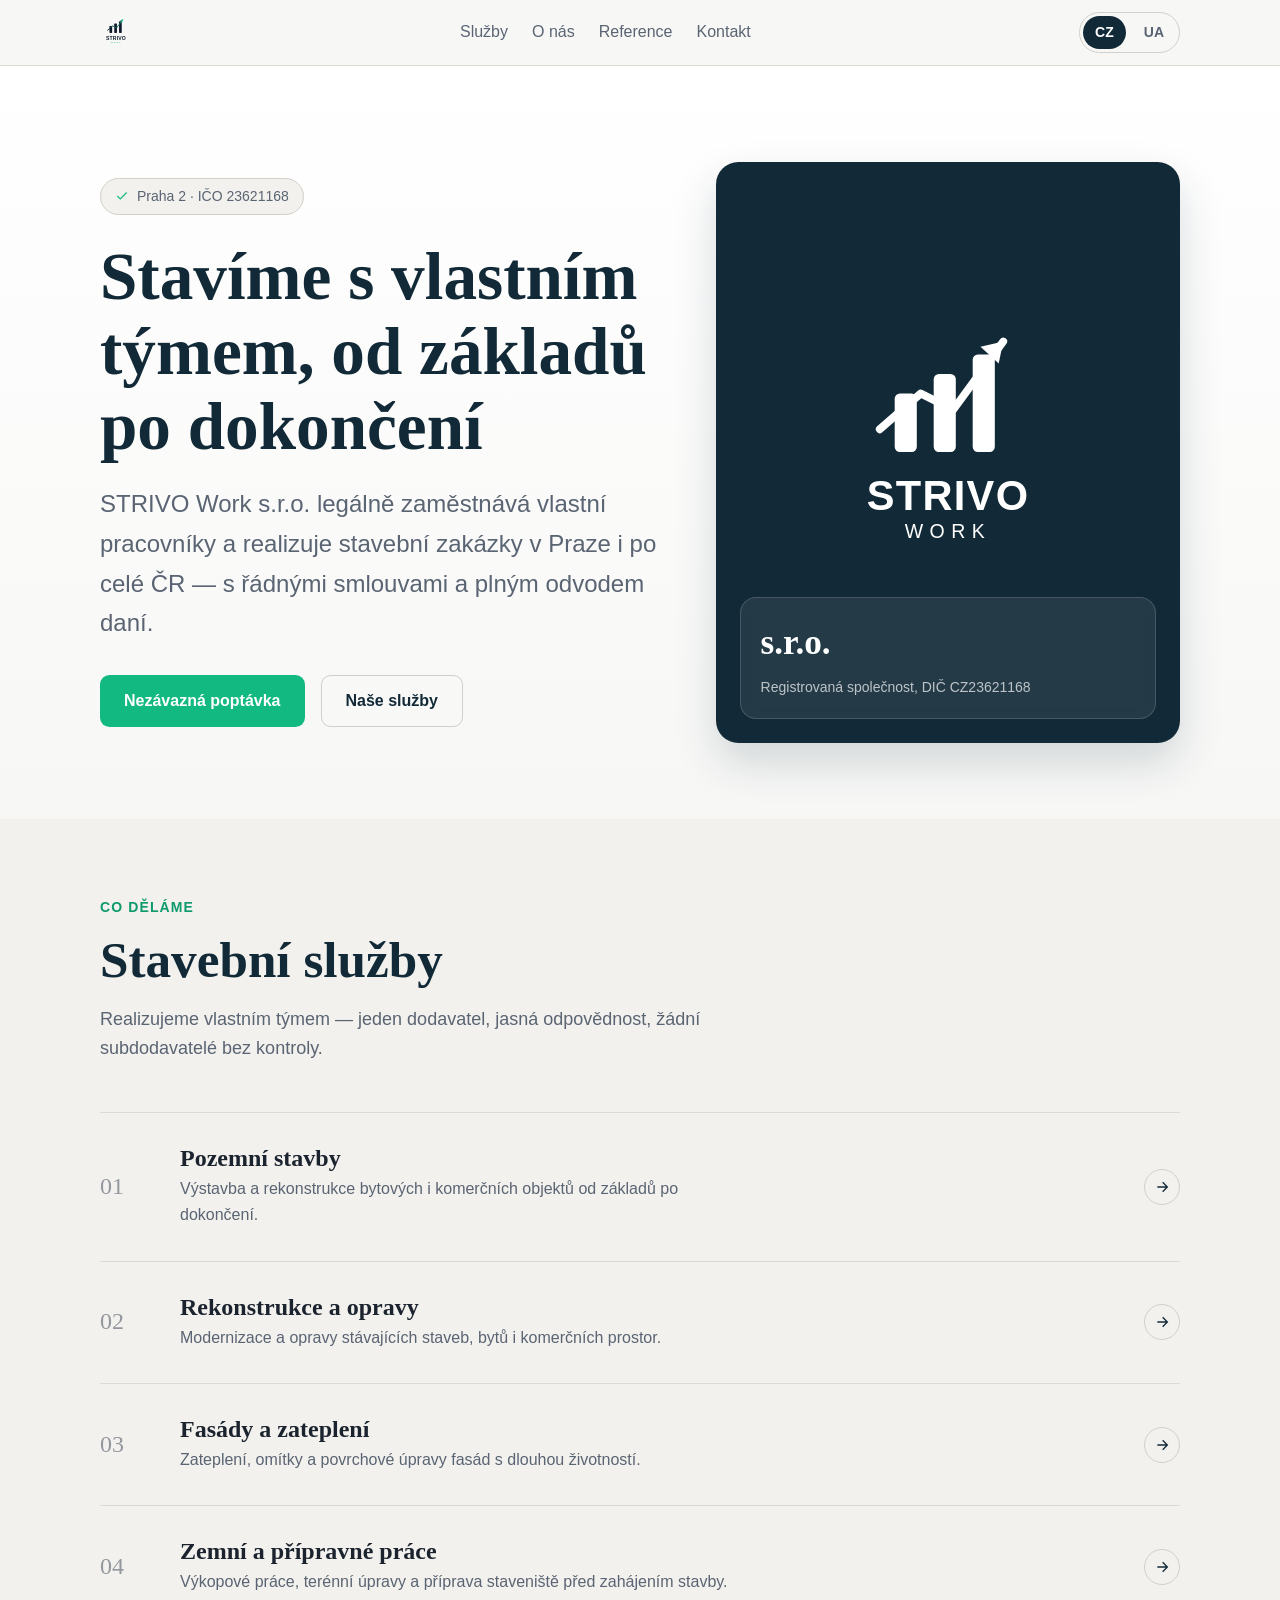
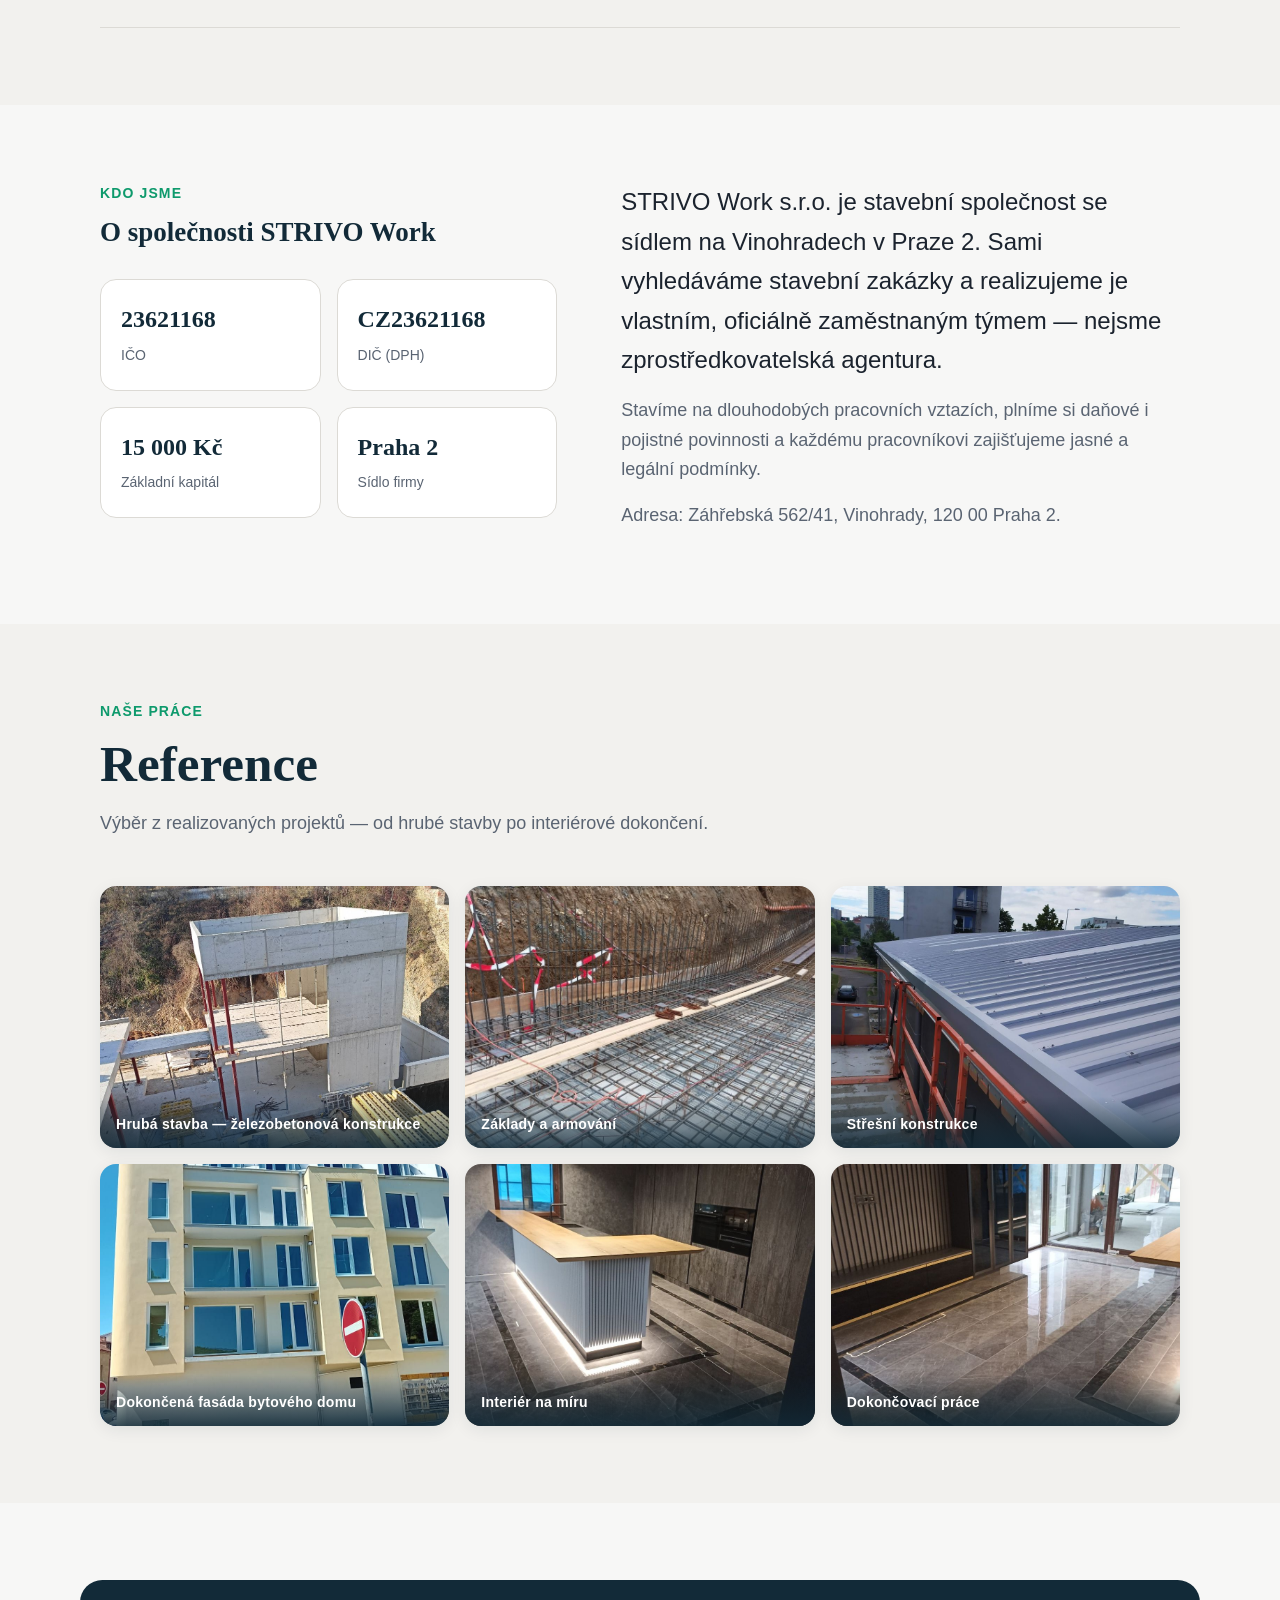
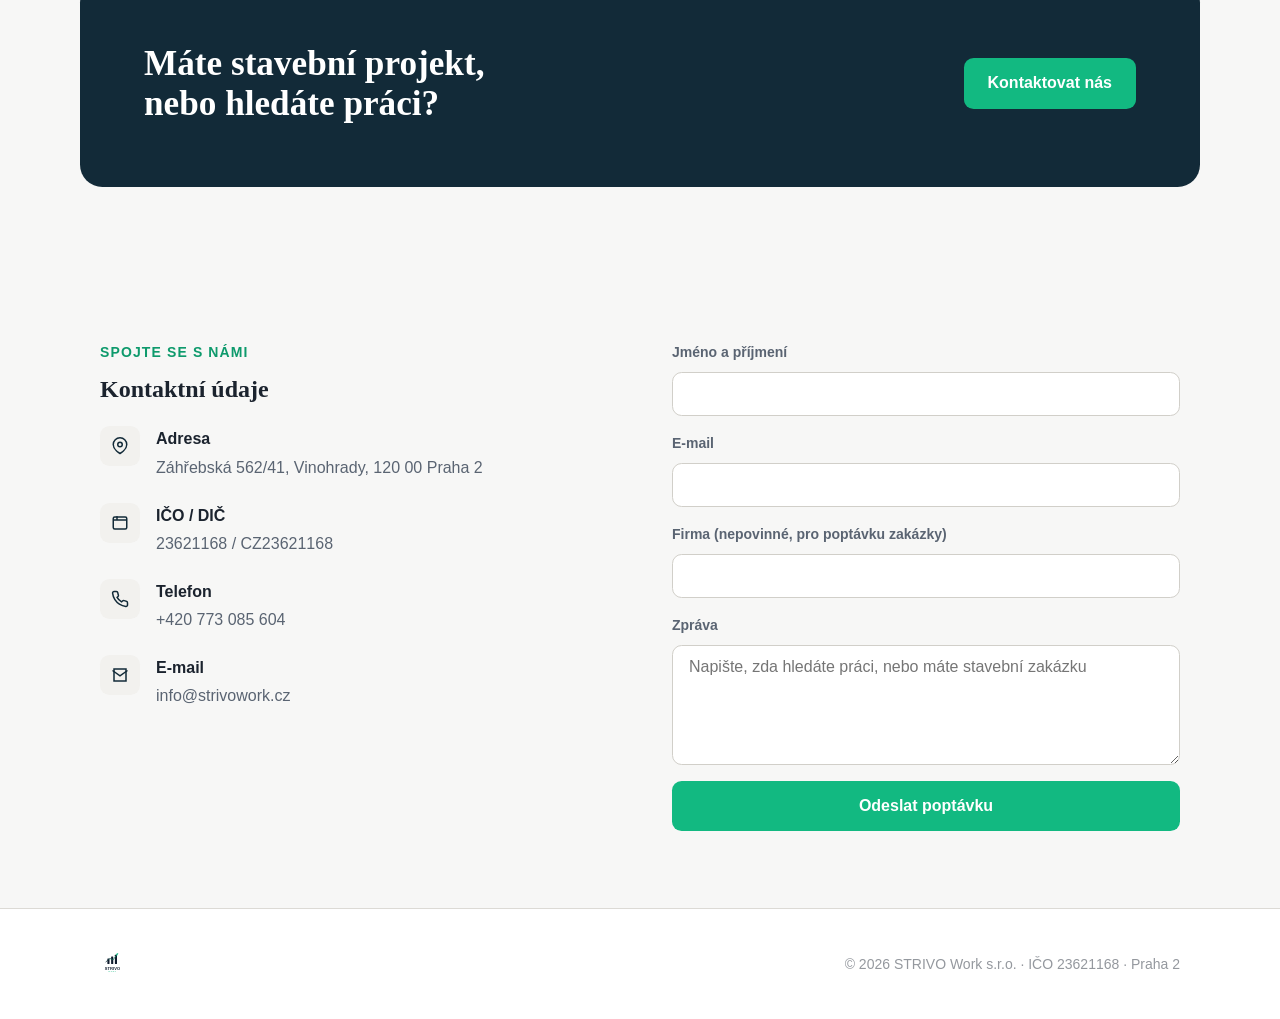
==== commit a82ca5c9: "Додано реальні фото реалізованих об'єктів у розділ Референції/Портфоліо" ====
--- a/cs/index.html
+++ b/cs/index.html
@@ -136,12 +136,15 @@
       <div class="section-head">
         <div class="section-tag">Naše práce</div>
         <h2>Reference</h2>
-        <p>Fotografie realizovaných projektů budou brzy doplněny.</p>
+        <p>Výběr z realizovaných projektů — od hrubé stavby po interiérové dokončení.</p>
       </div>
       <div class="gallery-grid">
-        <div class="gallery-item"><svg viewBox="0 0 24 24" fill="none" stroke="currentColor" stroke-width="1.5"><rect x="3" y="3" width="18" height="18" rx="2"/><circle cx="8.5" cy="8.5" r="1.5"/><path d="M21 15l-5-5L5 21"/></svg><span>Připravujeme</span></div>
-        <div class="gallery-item"><svg viewBox="0 0 24 24" fill="none" stroke="currentColor" stroke-width="1.5"><rect x="3" y="3" width="18" height="18" rx="2"/><circle cx="8.5" cy="8.5" r="1.5"/><path d="M21 15l-5-5L5 21"/></svg><span>Připravujeme</span></div>
-        <div class="gallery-item"><svg viewBox="0 0 24 24" fill="none" stroke="currentColor" stroke-width="1.5"><rect x="3" y="3" width="18" height="18" rx="2"/><circle cx="8.5" cy="8.5" r="1.5"/><path d="M21 15l-5-5L5 21"/></svg><span>Připravujeme</span></div>
+        <figure class="gallery-photo"><img src="../assets/img/gallery/concrete-frame.jpg" alt="Hrubá stavba rodinného domu, železobetonová konstrukce" loading="lazy"><figcaption>Hrubá stavba — železobetonová konstrukce</figcaption></figure>
+        <figure class="gallery-photo"><img src="../assets/img/gallery/foundation-rebar.jpg" alt="Základová deska s armaturou" loading="lazy"><figcaption>Základy a armování</figcaption></figure>
+        <figure class="gallery-photo"><img src="../assets/img/gallery/roof-installation.jpg" alt="Dokončená střecha haly" loading="lazy"><figcaption>Střešní konstrukce</figcaption></figure>
+        <figure class="gallery-photo"><img src="../assets/img/gallery/building-facade.jpg" alt="Dokončená fasáda bytového domu" loading="lazy"><figcaption>Dokončená fasáda bytového domu</figcaption></figure>
+        <figure class="gallery-photo"><img src="../assets/img/gallery/kitchen-interior.jpg" alt="Interiér kuchyně na míru" loading="lazy"><figcaption>Interiér na míru</figcaption></figure>
+        <figure class="gallery-photo"><img src="../assets/img/gallery/marble-floor.jpg" alt="Dokončovací práce, mramorová dlažba" loading="lazy"><figcaption>Dokončovací práce</figcaption></figure>
       </div>
     </div>
   </section>
--- a/assets/css/style.css
+++ b/assets/css/style.css
@@ -105,6 +105,10 @@
 .gallery-item{aspect-ratio:4/3;border-radius:var(--radius-lg);background:linear-gradient(135deg,var(--surface-offset),var(--surface-2));border:1px dashed var(--border);display:flex;flex-direction:column;align-items:center;justify-content:center;gap:var(--sp-2);color:var(--text-faint);text-align:center;padding:var(--sp-4)}
 .gallery-item svg{width:32px;height:32px;opacity:.5}
 .gallery-item span{font-size:var(--text-xs)}
+.gallery-photo{position:relative;aspect-ratio:4/3;border-radius:var(--radius-lg);overflow:hidden;box-shadow:var(--shadow-md, 0 4px 16px rgba(18,42,56,.08))}
+.gallery-photo img{width:100%;height:100%;object-fit:cover;transition:transform .4s var(--ease)}
+.gallery-photo:hover img{transform:scale(1.06)}
+.gallery-photo figcaption{position:absolute;left:0;right:0;bottom:0;padding:var(--sp-4) var(--sp-4) var(--sp-3);background:linear-gradient(0deg,rgba(18,42,56,.85),transparent);color:#fff;font-size:var(--text-xs);font-weight:600;letter-spacing:.02em}
 
 .cta-band{background:var(--navy);border-radius:var(--radius-xl);padding:clamp(var(--sp-10),6vw,var(--sp-16));display:flex;align-items:center;justify-content:space-between;gap:var(--sp-8);flex-wrap:wrap;margin-inline:auto;max-width:var(--content)}
 .cta-band h2{color:#fff;font-size:var(--text-xl);max-width:24ch}
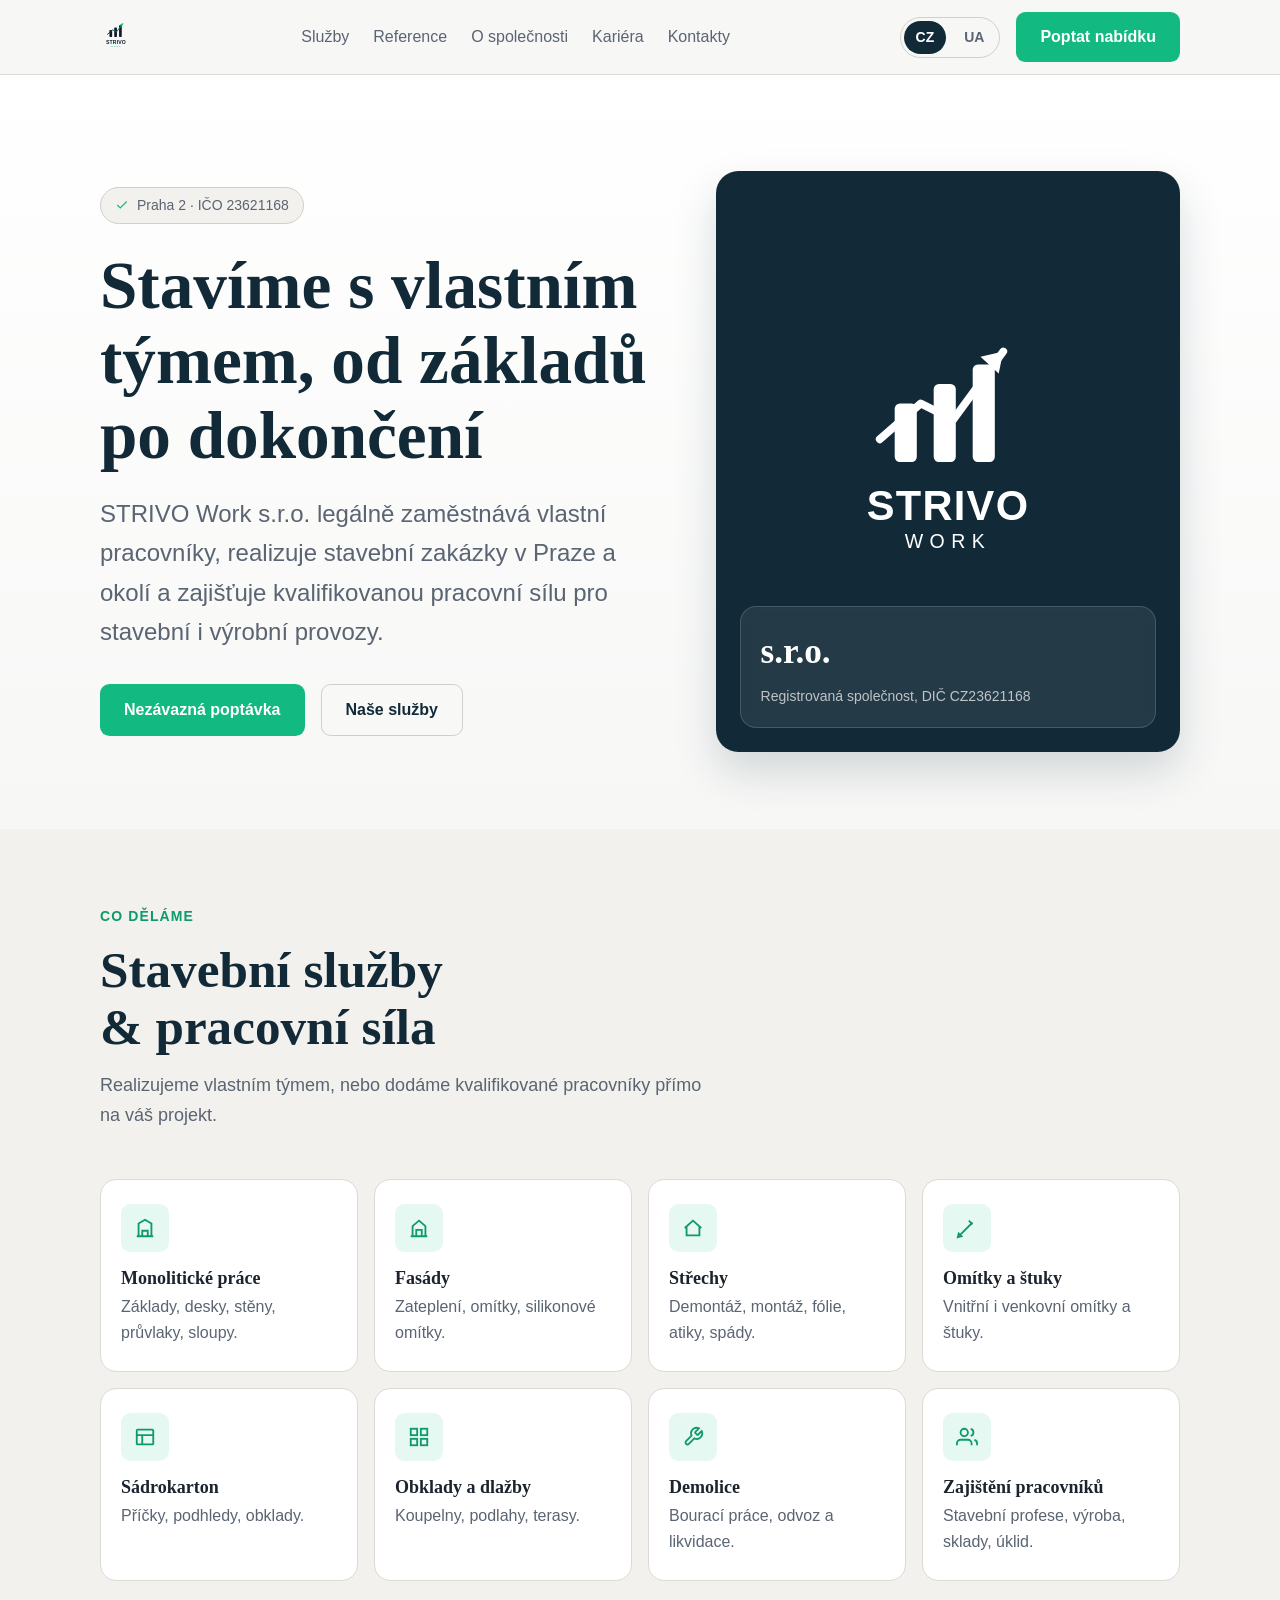
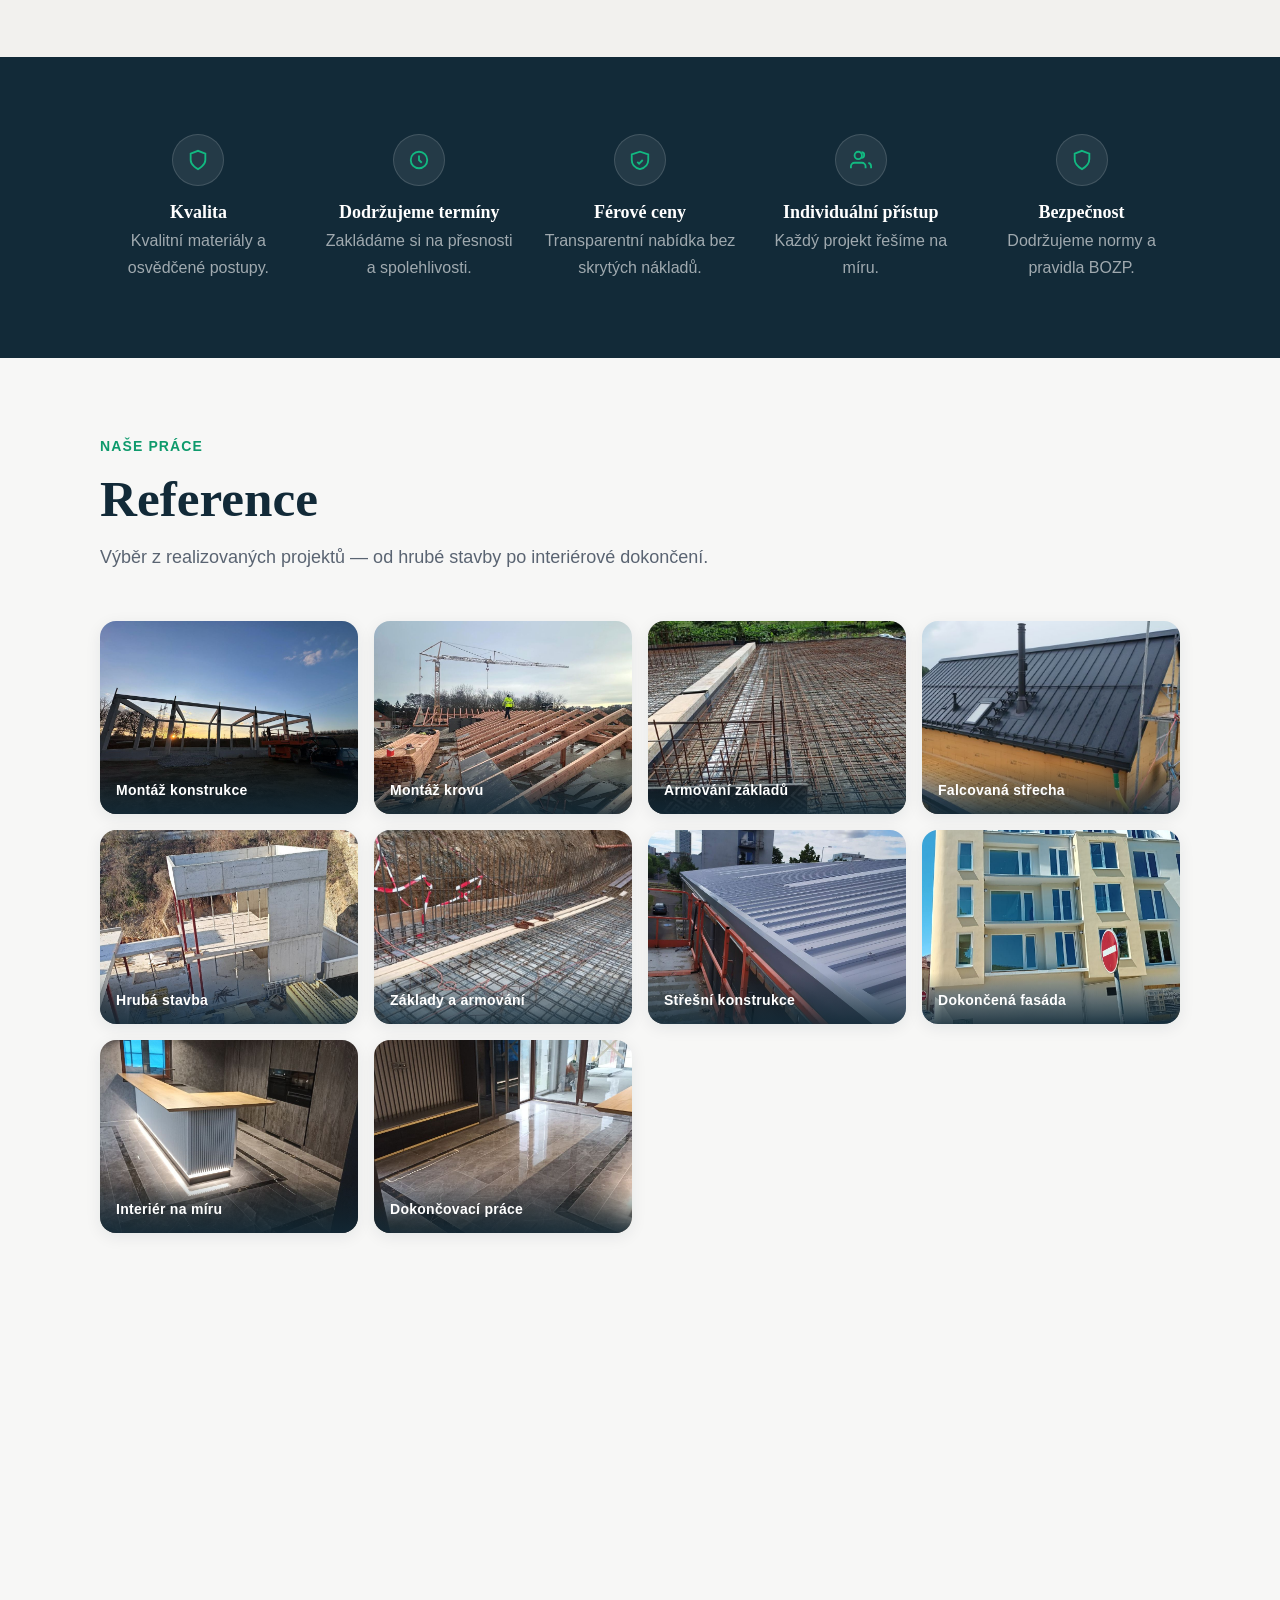
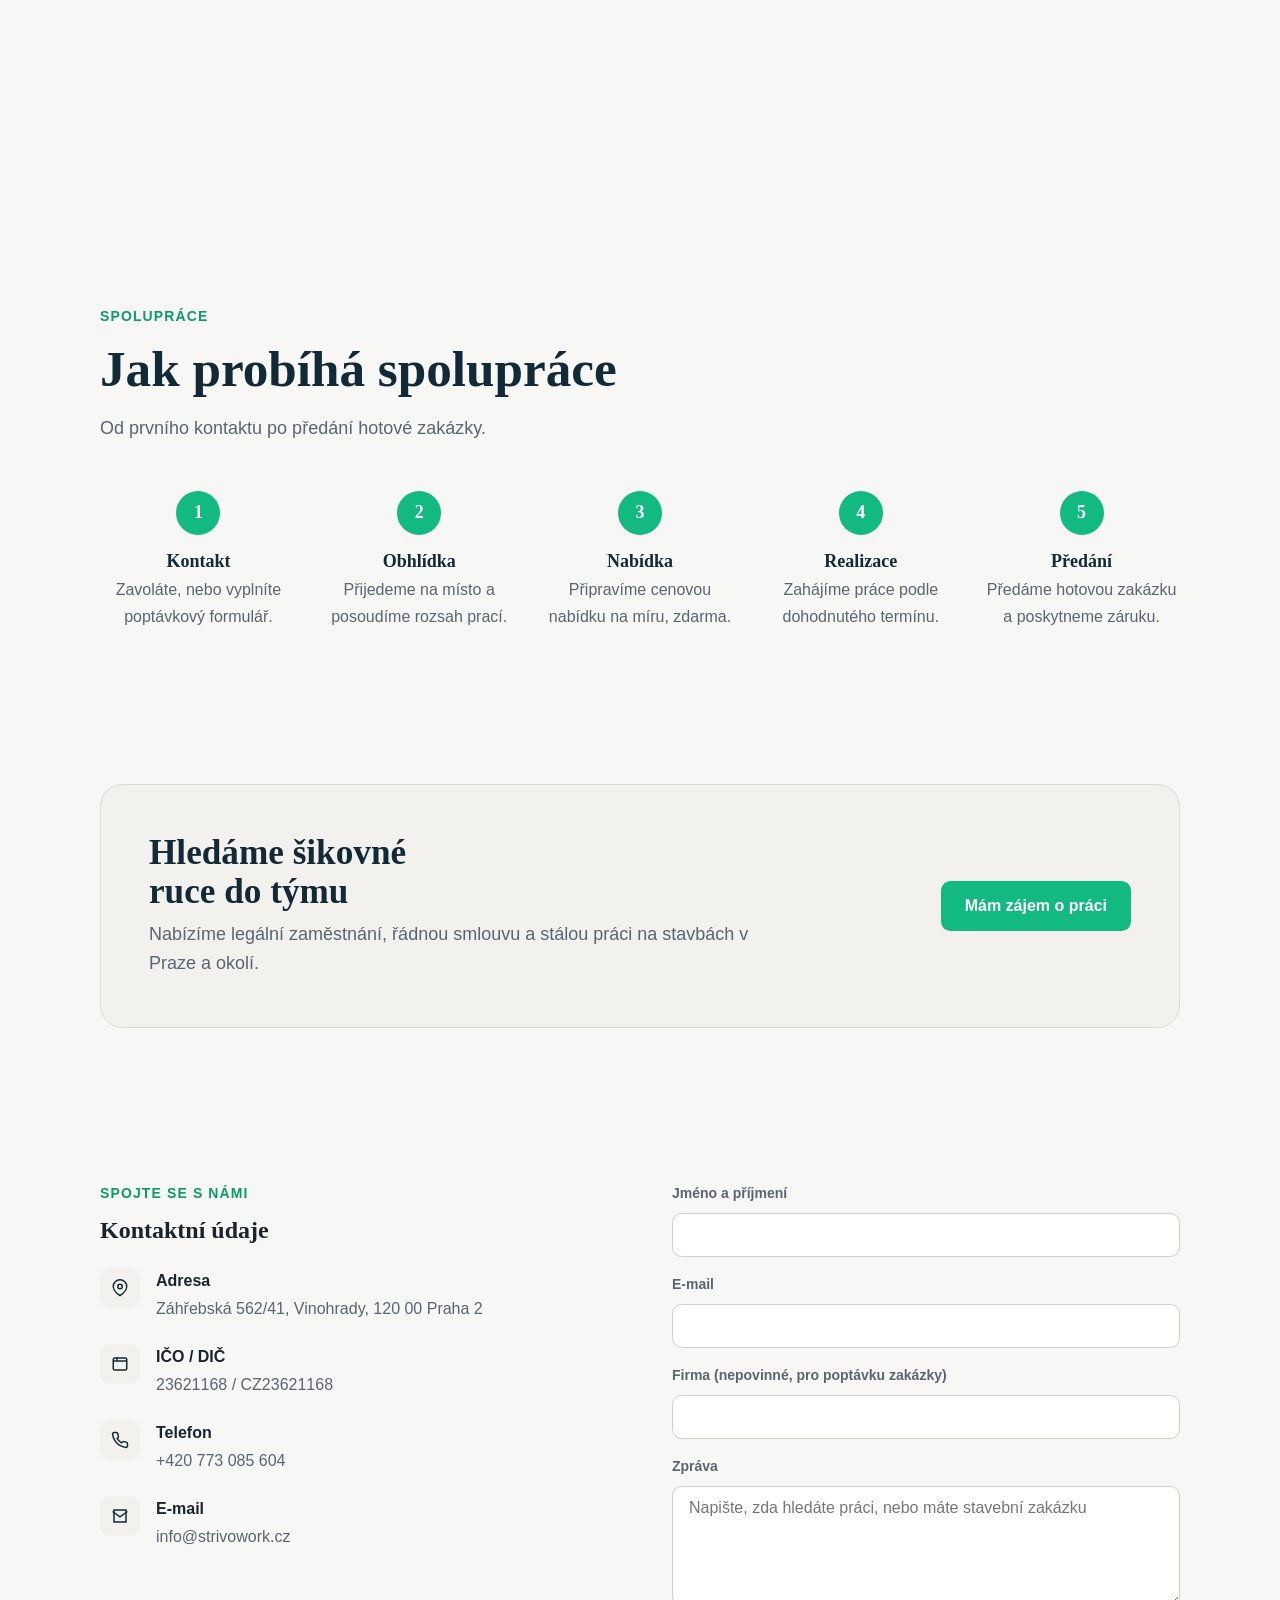
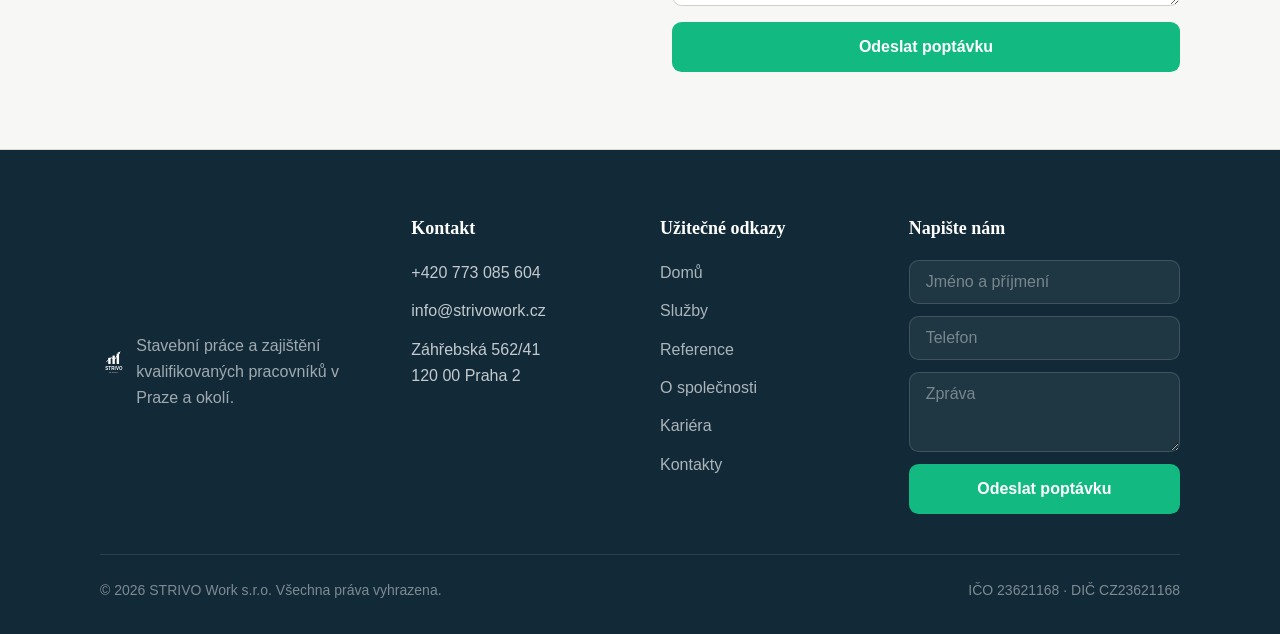
==== commit 5c345229: "Розширено сайт: 8 послуг, блок переваг, кар'єра, 5-крокова спт, 4 нові фото, розширений footer" ====
--- a/cs/index.html
+++ b/cs/index.html
@@ -3,8 +3,8 @@
 <head>
 <meta charset="UTF-8">
 <meta name="viewport" content="width=device-width, initial-scale=1.0">
-<title>STRIVO Work s.r.o. | Stavební firma s vlastními zaměstnanci</title>
-<meta name="description" content="STRIVO Work s.r.o. je pražská stavební společnost. Sami vyhledáváme zakázky a realizujeme je vlastním, legálně zaměstnaným týmem.">
+<title>STRIVO Work s.r.o. | Stavební práce &amp; pracovní síla</title>
+<meta name="description" content="STRIVO Work s.r.o. — stavební práce vlastním týmem a zajištění kvalifikovaných pracovníků. Praha a okolí.">
 <link rel="icon" href="../assets/img/logo.svg" type="image/svg+xml">
 <link rel="alternate" hreflang="cs" href="https://strivowork.cz/cs/">
 <link rel="alternate" hreflang="uk" href="https://strivowork.cz/uk/">
@@ -19,16 +19,17 @@
     </a>
     <nav class="main-nav">
       <a href="#sluzby">Služby</a>
-      <a href="#o-nas">O nás</a>
       <a href="#reference">Reference</a>
-      <a href="#kontakt">Kontakt</a>
+      <a href="#o-nas">O společnosti</a>
+      <a href="#kariera">Kariéra</a>
+      <a href="#kontakt">Kontakty</a>
     </nav>
     <div class="header-actions">
       <div class="lang-switch">
         <a href="../cs/" class="active">CZ</a>
         <a href="../uk/">UA</a>
       </div>
-      <a href="#kontakt" class="btn btn-primary" style="display:none" id="headerCta">Poptávka</a>
+      <a href="#kontakt" class="btn btn-primary">Poptat nabídku</a>
       <button class="hamburger" aria-label="Menu" aria-expanded="false">
         <svg width="22" height="22" viewBox="0 0 24 24" fill="none" stroke="currentColor" stroke-width="2"><path d="M3 6h18M3 12h18M3 18h18"/></svg>
       </button>
@@ -36,9 +37,10 @@
   </div>
   <div class="container mobile-nav">
     <a href="#sluzby">Služby</a>
-    <a href="#o-nas">O nás</a>
     <a href="#reference">Reference</a>
-    <a href="#kontakt">Kontakt</a>
+    <a href="#o-nas">O společnosti</a>
+    <a href="#kariera">Kariéra</a>
+    <a href="#kontakt">Kontakty</a>
   </div>
 </header>
 
@@ -51,7 +53,7 @@
           Praha 2 · IČO 23621168
         </div>
         <h1>Stavíme s vlastním týmem, od základů po dokončení</h1>
-        <p class="lead">STRIVO Work s.r.o. legálně zaměstnává vlastní pracovníky a realizuje stavební zakázky v Praze i po celé ČR — s řádnými smlouvami a plným odvodem daní.</p>
+        <p class="lead">STRIVO Work s.r.o. legálně zaměstnává vlastní pracovníky, realizuje stavební zakázky v Praze a okolí a zajišťuje kvalifikovanou pracovní sílu pro stavební i výrobní provozy.</p>
         <div class="hero-cta">
           <a href="#kontakt" class="btn btn-primary">Nezávazná poptávka</a>
           <a href="#sluzby" class="btn btn-ghost">Naše služby</a>
@@ -71,47 +73,109 @@
     <div class="container">
       <div class="section-head">
         <div class="section-tag">Co děláme</div>
-        <h2>Stavební služby</h2>
-        <p>Realizujeme vlastním týmem — jeden dodavatel, jasná odpovědnost, žádní subdodavatelé bez kontroly.</p>
-      </div>
-      <div class="services-list">
-        <div class="service-row">
-          <span class="service-num">01</span>
-          <div>
-            <h3>Pozemní stavby</h3>
-            <p>Výstavba a rekonstrukce bytových i komerčních objektů od základů po dokončení.</p>
-          </div>
-          <div class="service-arrow"><svg width="16" height="16" viewBox="0 0 24 24" fill="none" stroke="currentColor" stroke-width="2"><path d="M5 12h14M13 5l7 7-7 7"/></svg></div>
-        </div>
-        <div class="service-row">
-          <span class="service-num">02</span>
-          <div>
-            <h3>Rekonstrukce a opravy</h3>
-            <p>Modernizace a opravy stávajících staveb, bytů i komerčních prostor.</p>
-          </div>
-          <div class="service-arrow"><svg width="16" height="16" viewBox="0 0 24 24" fill="none" stroke="currentColor" stroke-width="2"><path d="M5 12h14M13 5l7 7-7 7"/></svg></div>
-        </div>
-        <div class="service-row">
-          <span class="service-num">03</span>
-          <div>
-            <h3>Fasády a zateplení</h3>
-            <p>Zateplení, omítky a povrchové úpravy fasád s dlouhou životností.</p>
-          </div>
-          <div class="service-arrow"><svg width="16" height="16" viewBox="0 0 24 24" fill="none" stroke="currentColor" stroke-width="2"><path d="M5 12h14M13 5l7 7-7 7"/></svg></div>
-        </div>
-        <div class="service-row">
-          <span class="service-num">04</span>
-          <div>
-            <h3>Zemní a přípravné práce</h3>
-            <p>Výkopové práce, terénní úpravy a příprava staveniště před zahájením stavby.</p>
-          </div>
-          <div class="service-arrow"><svg width="16" height="16" viewBox="0 0 24 24" fill="none" stroke="currentColor" stroke-width="2"><path d="M5 12h14M13 5l7 7-7 7"/></svg></div>
-        </div>
-      </div>
-    </div>
-  </section>
-
-  <section id="o-nas" class="reveal">
+        <h2>Stavební služby &amp; pracovní síla</h2>
+        <p>Realizujeme vlastním týmem, nebo dodáme kvalifikované pracovníky přímo na váš projekt.</p>
+      </div>
+      <div class="services-grid">
+        <div class="service-card">
+          <div class="icon-wrap"><svg width="22" height="22" viewBox="0 0 24 24" fill="none" stroke="currentColor" stroke-width="2"><path d="M3 21h18M5 21V7l7-4 7 4v14M9 21v-6h6v6"/></svg></div>
+          <h3>Monolitické práce</h3>
+          <p>Základy, desky, stěny, průvlaky, sloupy.</p>
+        </div>
+        <div class="service-card">
+          <div class="icon-wrap"><svg width="22" height="22" viewBox="0 0 24 24" fill="none" stroke="currentColor" stroke-width="2"><path d="M3 21h18M5 21V10l7-6 7 6v11M9 21v-7h6v7"/></svg></div>
+          <h3>Fasády</h3>
+          <p>Zateplení, omítky, silikonové omítky.</p>
+        </div>
+        <div class="service-card">
+          <div class="icon-wrap"><svg width="22" height="22" viewBox="0 0 24 24" fill="none" stroke="currentColor" stroke-width="2"><path d="M3 12L12 4l9 8M5 10v10h14V10"/></svg></div>
+          <h3>Střechy</h3>
+          <p>Demontáž, montáž, fólie, atiky, spády.</p>
+        </div>
+        <div class="service-card">
+          <div class="icon-wrap"><svg width="22" height="22" viewBox="0 0 24 24" fill="none" stroke="currentColor" stroke-width="2"><path d="M4 20L18 6M14 4l4 4M2 22l4-1 -3-3z"/></svg></div>
+          <h3>Omítky a štuky</h3>
+          <p>Vnitřní i venkovní omítky a štuky.</p>
+        </div>
+        <div class="service-card">
+          <div class="icon-wrap"><svg width="22" height="22" viewBox="0 0 24 24" fill="none" stroke="currentColor" stroke-width="2"><rect x="3" y="4" width="18" height="16" rx="1"/><path d="M3 10h18M9 10v10"/></svg></div>
+          <h3>Sádrokarton</h3>
+          <p>Příčky, podhledy, obklady.</p>
+        </div>
+        <div class="service-card">
+          <div class="icon-wrap"><svg width="22" height="22" viewBox="0 0 24 24" fill="none" stroke="currentColor" stroke-width="2"><rect x="3" y="3" width="7" height="7"/><rect x="14" y="3" width="7" height="7"/><rect x="3" y="14" width="7" height="7"/><rect x="14" y="14" width="7" height="7"/></svg></div>
+          <h3>Obklady a dlažby</h3>
+          <p>Koupelny, podlahy, terasy.</p>
+        </div>
+        <div class="service-card">
+          <div class="icon-wrap"><svg width="22" height="22" viewBox="0 0 24 24" fill="none" stroke="currentColor" stroke-width="2"><path d="M14.7 6.3a1 1 0 000 1.4l1.6 1.6a1 1 0 001.4 0l3.775-3.775a6 6 0 01-7.986 7.987l-6.036 6.035a2.121 2.121 0 01-3-3l6.036-6.036a6 6 0 017.987-7.986l-3.775 3.775z"/></svg></div>
+          <h3>Demolice</h3>
+          <p>Bourací práce, odvoz a likvidace.</p>
+        </div>
+        <div class="service-card">
+          <div class="icon-wrap"><svg width="22" height="22" viewBox="0 0 24 24" fill="none" stroke="currentColor" stroke-width="2"><path d="M17 21v-2a4 4 0 00-4-4H5a4 4 0 00-4 4v2"/><circle cx="9" cy="7" r="4"/><path d="M23 21v-2a4 4 0 00-3-3.87M16 3.13a4 4 0 010 7.75"/></svg></div>
+          <h3>Zajištění pracovníků</h3>
+          <p>Stavební profese, výroba, sklady, úklid.</p>
+        </div>
+      </div>
+    </div>
+  </section>
+
+  <section class="why-band reveal">
+    <div class="container">
+      <div class="why-grid">
+        <div class="why-item">
+          <div class="icon-wrap"><svg width="22" height="22" viewBox="0 0 24 24" fill="none" stroke="currentColor" stroke-width="2"><path d="M12 22s8-4 8-10V5l-8-3-8 3v7c0 6 8 10 8 10z"/></svg></div>
+          <h3>Kvalita</h3>
+          <p>Kvalitní materiály a osvědčené postupy.</p>
+        </div>
+        <div class="why-item">
+          <div class="icon-wrap"><svg width="22" height="22" viewBox="0 0 24 24" fill="none" stroke="currentColor" stroke-width="2"><circle cx="12" cy="12" r="9"/><path d="M12 7v5l3 3"/></svg></div>
+          <h3>Dodržujeme termíny</h3>
+          <p>Zakládáme si na přesnosti a spolehlivosti.</p>
+        </div>
+        <div class="why-item">
+          <div class="icon-wrap"><svg width="22" height="22" viewBox="0 0 24 24" fill="none" stroke="currentColor" stroke-width="2"><path d="M9 14l2 2 4-4M21 12c0 5-3.5 8.5-9 10-5.5-1.5-9-5-9-10V6l9-3 9 3v6z"/></svg></div>
+          <h3>Férové ceny</h3>
+          <p>Transparentní nabídka bez skrytých nákladů.</p>
+        </div>
+        <div class="why-item">
+          <div class="icon-wrap"><svg width="22" height="22" viewBox="0 0 24 24" fill="none" stroke="currentColor" stroke-width="2"><path d="M17 21v-2a4 4 0 00-4-4H5a4 4 0 00-4 4v2M12.5 3.5a3 3 0 010 6M23 21v-2a4 4 0 00-3-3.87"/><circle cx="9" cy="7" r="4"/></svg></div>
+          <h3>Individuální přístup</h3>
+          <p>Každý projekt řešíme na míru.</p>
+        </div>
+        <div class="why-item">
+          <div class="icon-wrap"><svg width="22" height="22" viewBox="0 0 24 24" fill="none" stroke="currentColor" stroke-width="2"><path d="M12 2l8 3v6c0 5-3.5 8.5-8 11-4.5-2.5-8-6-8-11V5l8-3z"/></svg></div>
+          <h3>Bezpečnost</h3>
+          <p>Dodržujeme normy a pravidla BOZP.</p>
+        </div>
+      </div>
+    </div>
+  </section>
+
+  <section id="reference" class="reveal">
+    <div class="container">
+      <div class="section-head">
+        <div class="section-tag">Naše práce</div>
+        <h2>Reference</h2>
+        <p>Výběr z realizovaných projektů — od hrubé stavby po interiérové dokončení.</p>
+      </div>
+      <div class="gallery-grid">
+        <figure class="gallery-photo"><img src="../assets/img/gallery/steel-frame-sunset.jpg" alt="Montovaná železobetonová konstrukce haly" loading="lazy"><figcaption>Montáž konstrukce</figcaption></figure>
+        <figure class="gallery-photo"><img src="../assets/img/gallery/roof-trusses.jpg" alt="Montáž dřevěného krovu" loading="lazy"><figcaption>Montáž krovu</figcaption></figure>
+        <figure class="gallery-photo"><img src="../assets/img/gallery/foundation-mesh.jpg" alt="Armování základové desky" loading="lazy"><figcaption>Armování základů</figcaption></figure>
+        <figure class="gallery-photo"><img src="../assets/img/gallery/standing-seam-roof.jpg" alt="Dokončená falcovaná střecha" loading="lazy"><figcaption>Falcovaná střecha</figcaption></figure>
+        <figure class="gallery-photo"><img src="../assets/img/gallery/concrete-frame.jpg" alt="Hrubá stavba rodinného domu, železobetonová konstrukce" loading="lazy"><figcaption>Hrubá stavba</figcaption></figure>
+        <figure class="gallery-photo"><img src="../assets/img/gallery/foundation-rebar.jpg" alt="Základová deska s armaturou" loading="lazy"><figcaption>Základy a armování</figcaption></figure>
+        <figure class="gallery-photo"><img src="../assets/img/gallery/roof-installation.jpg" alt="Dokončená střecha haly" loading="lazy"><figcaption>Střešní konstrukce</figcaption></figure>
+        <figure class="gallery-photo"><img src="../assets/img/gallery/building-facade.jpg" alt="Dokončená fasáda bytového domu" loading="lazy"><figcaption>Dokončená fasáda</figcaption></figure>
+        <figure class="gallery-photo"><img src="../assets/img/gallery/kitchen-interior.jpg" alt="Interiér kuchyně na míru" loading="lazy"><figcaption>Interiér na míru</figcaption></figure>
+        <figure class="gallery-photo"><img src="../assets/img/gallery/marble-floor.jpg" alt="Dokončovací práce, mramorová dlažba" loading="lazy"><figcaption>Dokončovací práce</figcaption></figure>
+      </div>
+    </div>
+  </section>
+
+  <section id="o-nas" class="reveal" style="background:var(--surface-2)">
     <div class="container about-grid">
       <div>
         <div class="section-tag">Kdo jsme</div>
@@ -124,35 +188,59 @@
         </div>
       </div>
       <div class="about-copy">
-        <p>STRIVO Work s.r.o. je stavební společnost se sídlem na Vinohradech v Praze 2. Sami vyhledáváme stavební zakázky a realizujeme je vlastním, oficiálně zaměstnaným týmem — nejsme zprostředkovatelská agentura.</p>
+        <p>STRIVO Work s.r.o. je stavební společnost se sídlem na Vinohradech v Praze 2. Realizujeme stavební zakázky vlastním, oficiálně zaměstnaným týmem a zároveň zajišťujeme kvalifikované pracovníky pro stavební i výrobní provozy.</p>
         <p>Stavíme na dlouhodobých pracovních vztazích, plníme si daňové i pojistné povinnosti a každému pracovníkovi zajišťujeme jasné a legální podmínky.</p>
         <p>Adresa: Záhřebská 562/41, Vinohrady, 120 00 Praha 2.</p>
       </div>
     </div>
   </section>
 
-  <section id="reference" class="reveal" style="background:var(--surface-2)">
+  <section class="reveal">
     <div class="container">
       <div class="section-head">
-        <div class="section-tag">Naše práce</div>
-        <h2>Reference</h2>
-        <p>Výběr z realizovaných projektů — od hrubé stavby po interiérové dokončení.</p>
-      </div>
-      <div class="gallery-grid">
-        <figure class="gallery-photo"><img src="../assets/img/gallery/concrete-frame.jpg" alt="Hrubá stavba rodinného domu, železobetonová konstrukce" loading="lazy"><figcaption>Hrubá stavba — železobetonová konstrukce</figcaption></figure>
-        <figure class="gallery-photo"><img src="../assets/img/gallery/foundation-rebar.jpg" alt="Základová deska s armaturou" loading="lazy"><figcaption>Základy a armování</figcaption></figure>
-        <figure class="gallery-photo"><img src="../assets/img/gallery/roof-installation.jpg" alt="Dokončená střecha haly" loading="lazy"><figcaption>Střešní konstrukce</figcaption></figure>
-        <figure class="gallery-photo"><img src="../assets/img/gallery/building-facade.jpg" alt="Dokončená fasáda bytového domu" loading="lazy"><figcaption>Dokončená fasáda bytového domu</figcaption></figure>
-        <figure class="gallery-photo"><img src="../assets/img/gallery/kitchen-interior.jpg" alt="Interiér kuchyně na míru" loading="lazy"><figcaption>Interiér na míru</figcaption></figure>
-        <figure class="gallery-photo"><img src="../assets/img/gallery/marble-floor.jpg" alt="Dokončovací práce, mramorová dlažba" loading="lazy"><figcaption>Dokončovací práce</figcaption></figure>
-      </div>
-    </div>
-  </section>
-
-  <section class="reveal">
-    <div class="cta-band">
-      <h2>Máte stavební projekt, nebo hledáte práci?</h2>
-      <a href="#kontakt" class="btn btn-primary">Kontaktovat nás</a>
+        <div class="section-tag">Spolupráce</div>
+        <h2>Jak probíhá spolupráce</h2>
+        <p>Od prvního kontaktu po předání hotové zakázky.</p>
+      </div>
+      <div class="process-grid">
+        <div class="process-step">
+          <div class="num-circle">1</div>
+          <h3>Kontakt</h3>
+          <p>Zavoláte, nebo vyplníte poptávkový formulář.</p>
+        </div>
+        <div class="process-step">
+          <div class="num-circle">2</div>
+          <h3>Obhlídka</h3>
+          <p>Přijedeme na místo a posoudíme rozsah prací.</p>
+        </div>
+        <div class="process-step">
+          <div class="num-circle">3</div>
+          <h3>Nabídka</h3>
+          <p>Připravíme cenovou nabídku na míru, zdarma.</p>
+        </div>
+        <div class="process-step">
+          <div class="num-circle">4</div>
+          <h3>Realizace</h3>
+          <p>Zahájíme práce podle dohodnutého termínu.</p>
+        </div>
+        <div class="process-step">
+          <div class="num-circle">5</div>
+          <h3>Předání</h3>
+          <p>Předáme hotovou zakázku a poskytneme záruku.</p>
+        </div>
+      </div>
+    </div>
+  </section>
+
+  <section id="kariera" class="reveal">
+    <div class="container">
+      <div class="careers-strip">
+        <div>
+          <h2>Hledáme šikovné ruce do týmu</h2>
+          <p>Nabízíme legální zaměstnání, řádnou smlouvu a stálou práci na stavbách v Praze a okolí.</p>
+        </div>
+        <a href="#kontakt" class="btn btn-primary">Mám zájem o práci</a>
+      </div>
     </div>
   </section>
 
@@ -203,12 +291,46 @@
   </section>
 </main>
 
-<footer>
-  <div class="container footer-grid">
-    <div class="brand">
-      <img src="../assets/img/logo.svg" alt="STRIVO Work">
-    </div>
-    <p class="footer-legal">© <span id="year"></span> STRIVO Work s.r.o. · IČO 23621168 · Praha 2</p>
+<footer class="footer-expanded">
+  <div class="container">
+    <div class="footer-cols">
+      <div class="brand">
+        <img src="../assets/img/logo.svg" alt="STRIVO Work">
+        <p style="margin-top:1rem">Stavební práce a zajištění kvalifikovaných pracovníků v Praze a okolí.</p>
+      </div>
+      <div>
+        <h4>Kontakt</h4>
+        <div class="footer-contact-list">
+          <span>+420 773 085 604</span>
+          <span>info@strivowork.cz</span>
+          <span>Záhřebská 562/41<br>120 00 Praha 2</span>
+        </div>
+      </div>
+      <div>
+        <h4>Užitečné odkazy</h4>
+        <div class="footer-links">
+          <a href="#top">Domů</a>
+          <a href="#sluzby">Služby</a>
+          <a href="#reference">Reference</a>
+          <a href="#o-nas">O společnosti</a>
+          <a href="#kariera">Kariéra</a>
+          <a href="#kontakt">Kontakty</a>
+        </div>
+      </div>
+      <div>
+        <h4>Napište nám</h4>
+        <form class="footer-form" action="mailto:info@strivowork.cz" method="post" enctype="text/plain">
+          <input type="text" name="jmeno" placeholder="Jméno a příjmení">
+          <input type="text" name="telefon" placeholder="Telefon">
+          <textarea name="zprava" placeholder="Zpráva"></textarea>
+          <button type="submit" class="btn btn-primary">Odeslat poptávku</button>
+        </form>
+      </div>
+    </div>
+    <div class="footer-bottom">
+      <span>© <span id="year"></span> STRIVO Work s.r.o. Všechna práva vyhrazena.</span>
+      <span>IČO 23621168 · DIČ CZ23621168</span>
+    </div>
   </div>
 </footer>
 
--- a/assets/css/style.css
+++ b/assets/css/style.css
@@ -101,14 +101,69 @@
 .about-copy p{color:var(--text-muted);margin-bottom:var(--sp-4);font-size:var(--text-base)}
 .about-copy p:first-child{color:var(--text);font-size:var(--text-lg);max-width:none}
 
-.gallery-grid{display:grid;grid-template-columns:repeat(3,1fr);gap:var(--sp-4)}
-.gallery-item{aspect-ratio:4/3;border-radius:var(--radius-lg);background:linear-gradient(135deg,var(--surface-offset),var(--surface-2));border:1px dashed var(--border);display:flex;flex-direction:column;align-items:center;justify-content:center;gap:var(--sp-2);color:var(--text-faint);text-align:center;padding:var(--sp-4)}
-.gallery-item svg{width:32px;height:32px;opacity:.5}
-.gallery-item span{font-size:var(--text-xs)}
-.gallery-photo{position:relative;aspect-ratio:4/3;border-radius:var(--radius-lg);overflow:hidden;box-shadow:var(--shadow-md, 0 4px 16px rgba(18,42,56,.08))}
+.gallery-grid{display:grid;grid-template-columns:repeat(4,1fr);gap:var(--sp-4)}
+.gallery-photo{position:relative;aspect-ratio:4/3;border-radius:var(--radius-lg);overflow:hidden;box-shadow:0 4px 16px rgba(18,42,56,.08)}
 .gallery-photo img{width:100%;height:100%;object-fit:cover;transition:transform .4s var(--ease)}
 .gallery-photo:hover img{transform:scale(1.06)}
 .gallery-photo figcaption{position:absolute;left:0;right:0;bottom:0;padding:var(--sp-4) var(--sp-4) var(--sp-3);background:linear-gradient(0deg,rgba(18,42,56,.85),transparent);color:#fff;font-size:var(--text-xs);font-weight:600;letter-spacing:.02em}
+
+/* Services icon grid */
+.services-grid{display:grid;grid-template-columns:repeat(4,1fr);gap:var(--sp-4)}
+.service-card{background:var(--surface);border:1px solid var(--divider);border-radius:var(--radius-lg);padding:var(--sp-6) var(--sp-5);transition:transform var(--ease),box-shadow var(--ease),border-color var(--ease)}
+.service-card:hover{transform:translateY(-4px);box-shadow:0 12px 28px rgba(18,42,56,.1);border-color:var(--accent)}
+.service-card .icon-wrap{width:48px;height:48px;border-radius:var(--radius-md);background:rgba(18,185,129,.1);display:flex;align-items:center;justify-content:center;color:var(--accent-hover);margin-bottom:var(--sp-4)}
+.service-card h3{font-size:var(--text-base);margin-bottom:6px;color:var(--text)}
+.service-card p{font-size:var(--text-sm);color:var(--text-muted)}
+
+/* Why us band */
+.why-band{background:var(--navy);color:#fff}
+.why-grid{display:grid;grid-template-columns:repeat(5,1fr);gap:var(--sp-6)}
+.why-item{text-align:center}
+.why-item .icon-wrap{width:52px;height:52px;border-radius:var(--radius-full);background:rgba(255,255,255,.08);border:1px solid rgba(255,255,255,.14);display:flex;align-items:center;justify-content:center;color:var(--accent);margin:0 auto var(--sp-4)}
+.why-item h3{color:#fff;font-size:var(--text-base);margin-bottom:6px}
+.why-item p{color:rgba(255,255,255,.6);font-size:var(--text-sm);margin-inline:auto}
+
+/* Process steps */
+.process-grid{display:grid;grid-template-columns:repeat(5,1fr);gap:var(--sp-6);position:relative}
+.process-step{text-align:center}
+.process-step .num-circle{width:44px;height:44px;border-radius:var(--radius-full);background:var(--accent);color:#fff;font-family:var(--font-display);font-weight:600;display:flex;align-items:center;justify-content:center;margin:0 auto var(--sp-4);font-size:var(--text-base)}
+.process-step h3{font-size:var(--text-base);margin-bottom:6px}
+.process-step p{font-size:var(--text-sm);color:var(--text-muted);margin-inline:auto}
+
+/* Careers strip */
+.careers-strip{background:var(--surface-2);border:1px solid var(--divider);border-radius:var(--radius-xl);padding:clamp(var(--sp-8),5vw,var(--sp-12));display:flex;align-items:center;justify-content:space-between;gap:var(--sp-8);flex-wrap:wrap}
+.careers-strip h2{font-size:var(--text-xl);max-width:26ch}
+.careers-strip p{color:var(--text-muted);margin-top:var(--sp-2)}
+
+/* Expanded footer */
+.footer-expanded{background:var(--navy);color:rgba(255,255,255,.75);padding-block:var(--sp-16) var(--sp-8)}
+.footer-cols{display:grid;grid-template-columns:1.3fr 1fr 1fr 1.3fr;gap:var(--sp-10);padding-bottom:var(--sp-10);border-bottom:1px solid rgba(255,255,255,.1)}
+.footer-cols h4{color:#fff;font-family:var(--font-display);font-size:var(--text-base);margin-bottom:var(--sp-4);font-weight:600}
+.footer-cols p{color:rgba(255,255,255,.6);font-size:var(--text-sm)}
+.footer-cols .brand img{height:34px;filter:brightness(0) invert(1)}
+.footer-links{display:flex;flex-direction:column;gap:var(--sp-3)}
+.footer-links a{font-size:var(--text-sm);color:rgba(255,255,255,.65);transition:color var(--ease)}
+.footer-links a:hover{color:var(--accent)}
+.footer-contact-list{display:flex;flex-direction:column;gap:var(--sp-3);font-size:var(--text-sm)}
+.footer-form{display:flex;flex-direction:column;gap:var(--sp-3)}
+.footer-form input,.footer-form textarea{background:rgba(255,255,255,.06);border:1px solid rgba(255,255,255,.14);border-radius:var(--radius-md);padding:var(--sp-3) var(--sp-4);color:#fff;font-family:inherit;font-size:var(--text-sm)}
+.footer-form input::placeholder,.footer-form textarea::placeholder{color:rgba(255,255,255,.4)}
+.footer-form textarea{min-height:80px;resize:vertical}
+.footer-bottom{display:flex;justify-content:space-between;flex-wrap:wrap;gap:var(--sp-3);padding-top:var(--sp-6);font-size:var(--text-xs);color:rgba(255,255,255,.45)}
+
+@media (max-width:900px){
+  .services-grid{grid-template-columns:repeat(2,1fr)}
+  .why-grid{grid-template-columns:repeat(2,1fr);row-gap:var(--sp-8)}
+  .process-grid{grid-template-columns:repeat(2,1fr);row-gap:var(--sp-8)}
+  .footer-cols{grid-template-columns:1fr 1fr}
+  .gallery-grid{grid-template-columns:repeat(2,1fr)}
+}
+@media (max-width:480px){
+  .services-grid{grid-template-columns:1fr}
+  .why-grid,.process-grid{grid-template-columns:1fr}
+  .footer-cols{grid-template-columns:1fr}
+  .gallery-grid{grid-template-columns:1fr}
+}
 
 .cta-band{background:var(--navy);border-radius:var(--radius-xl);padding:clamp(var(--sp-10),6vw,var(--sp-16));display:flex;align-items:center;justify-content:space-between;gap:var(--sp-8);flex-wrap:wrap;margin-inline:auto;max-width:var(--content)}
 .cta-band h2{color:#fff;font-size:var(--text-xl);max-width:24ch}
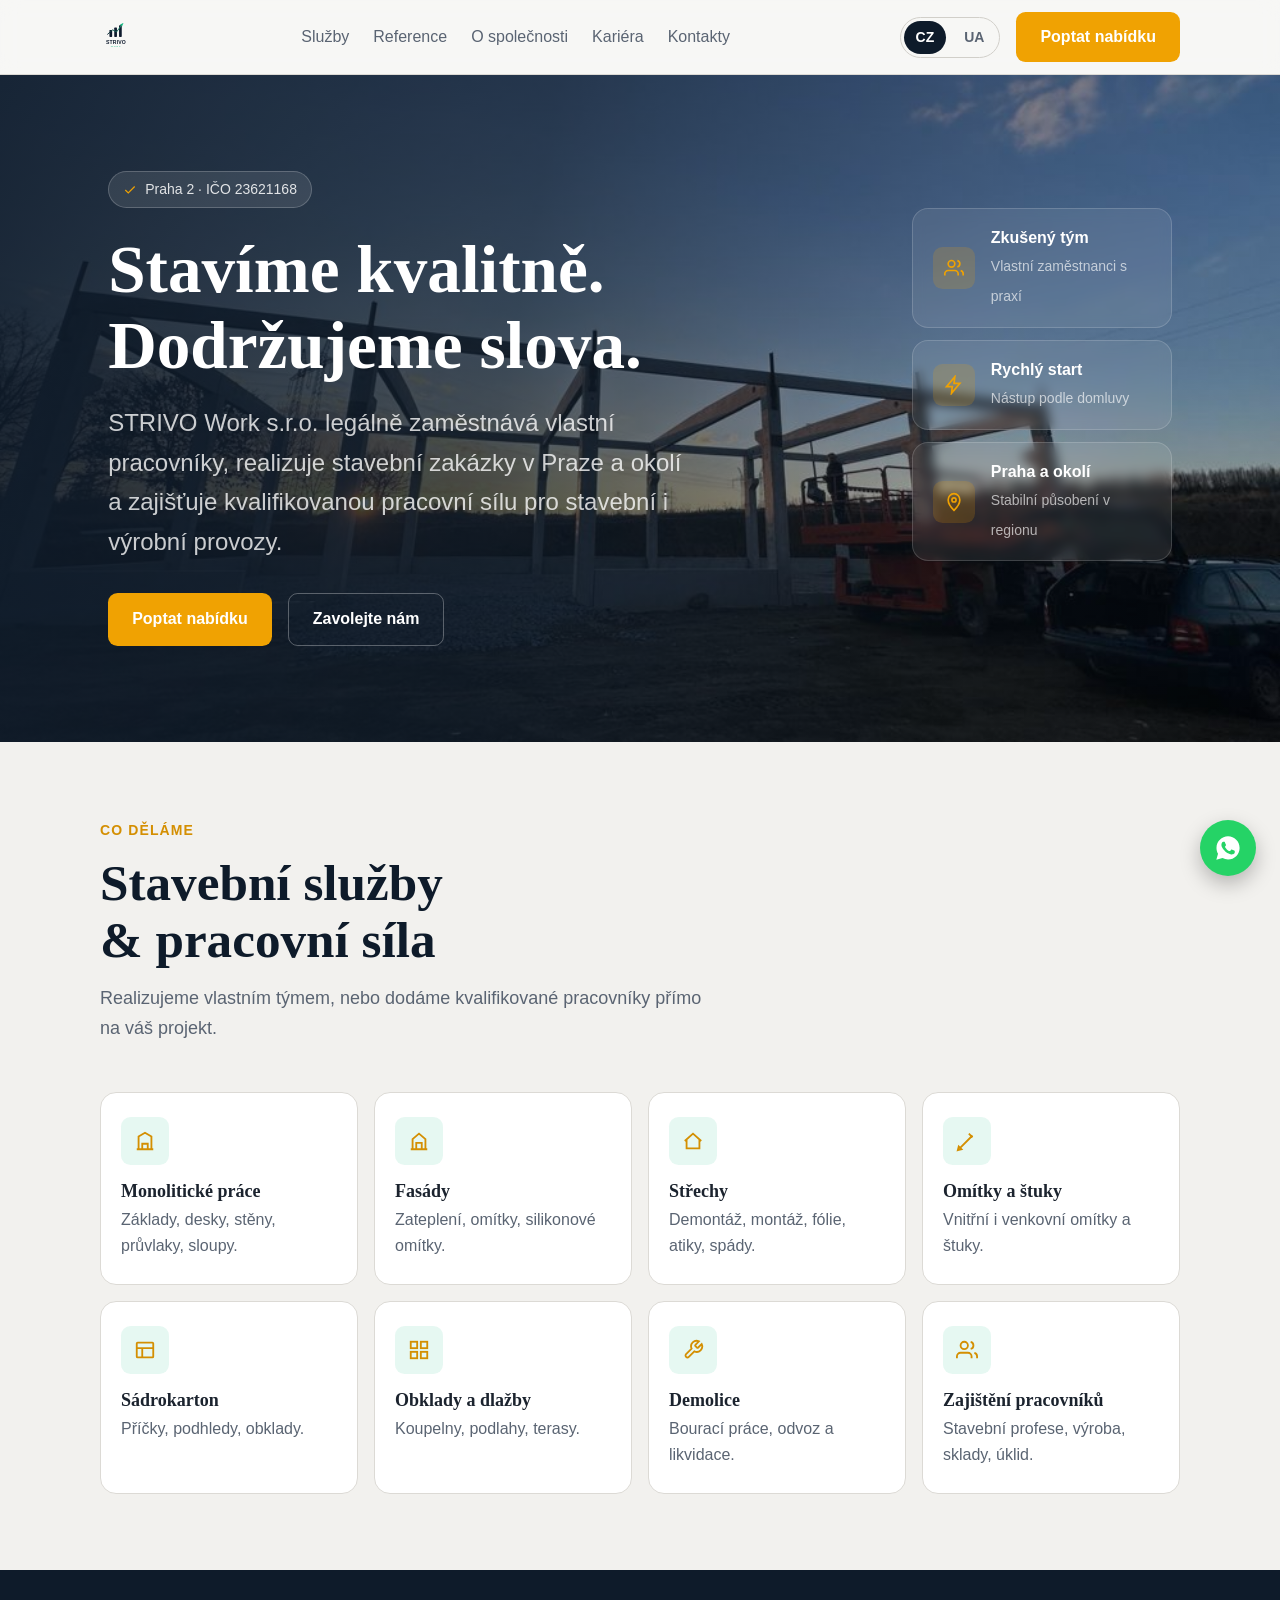
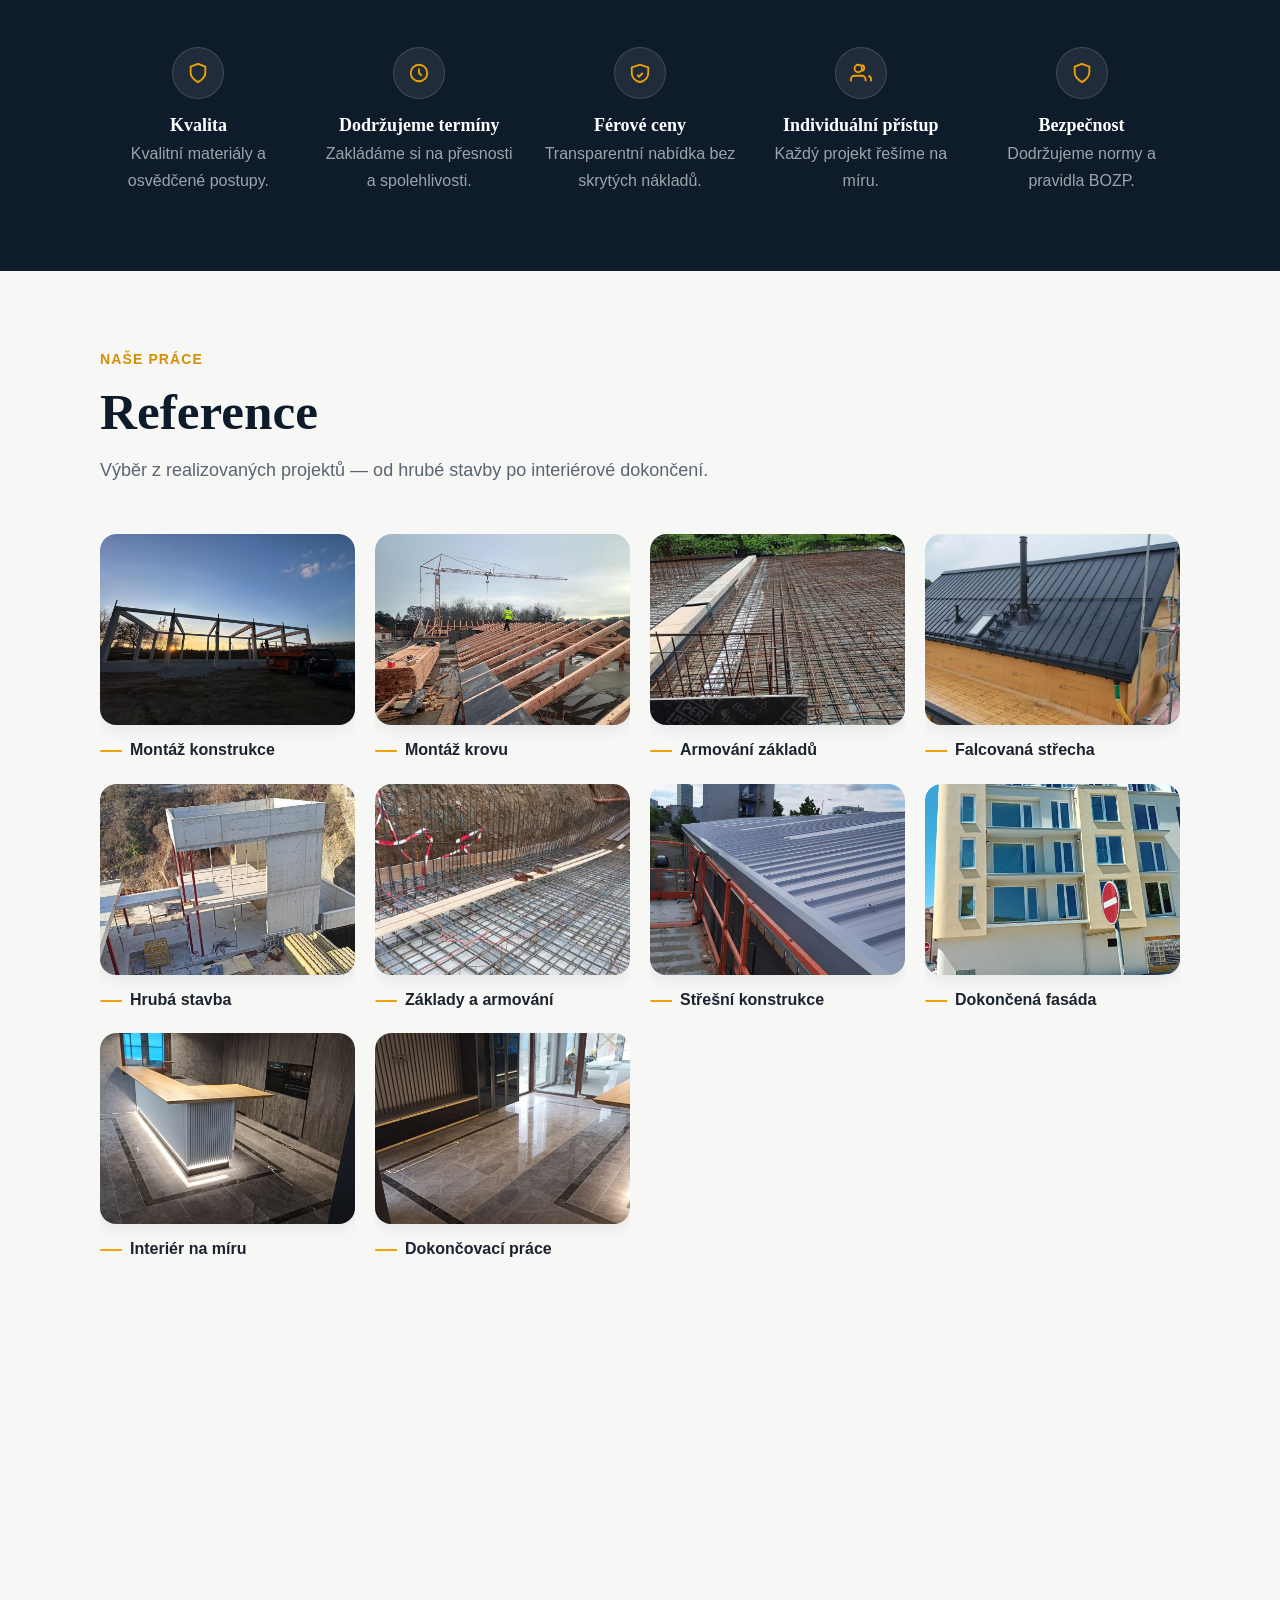
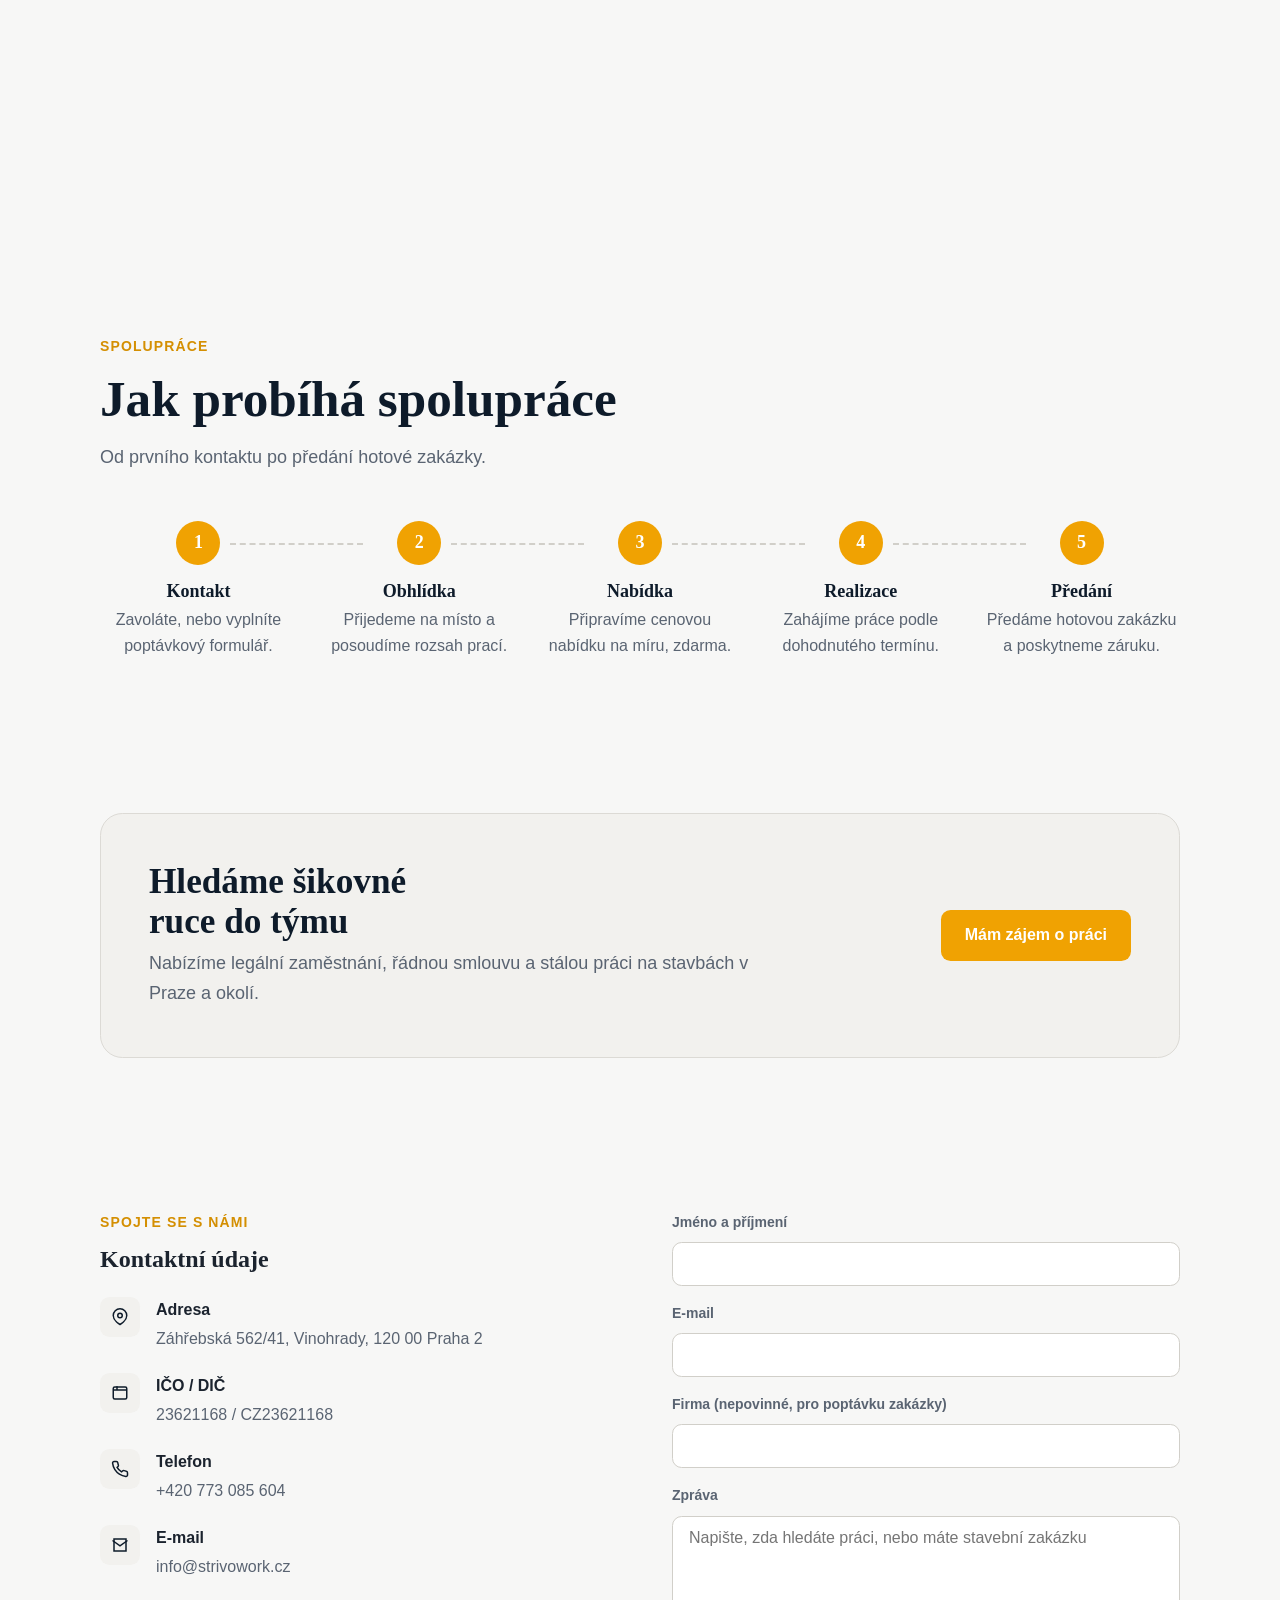
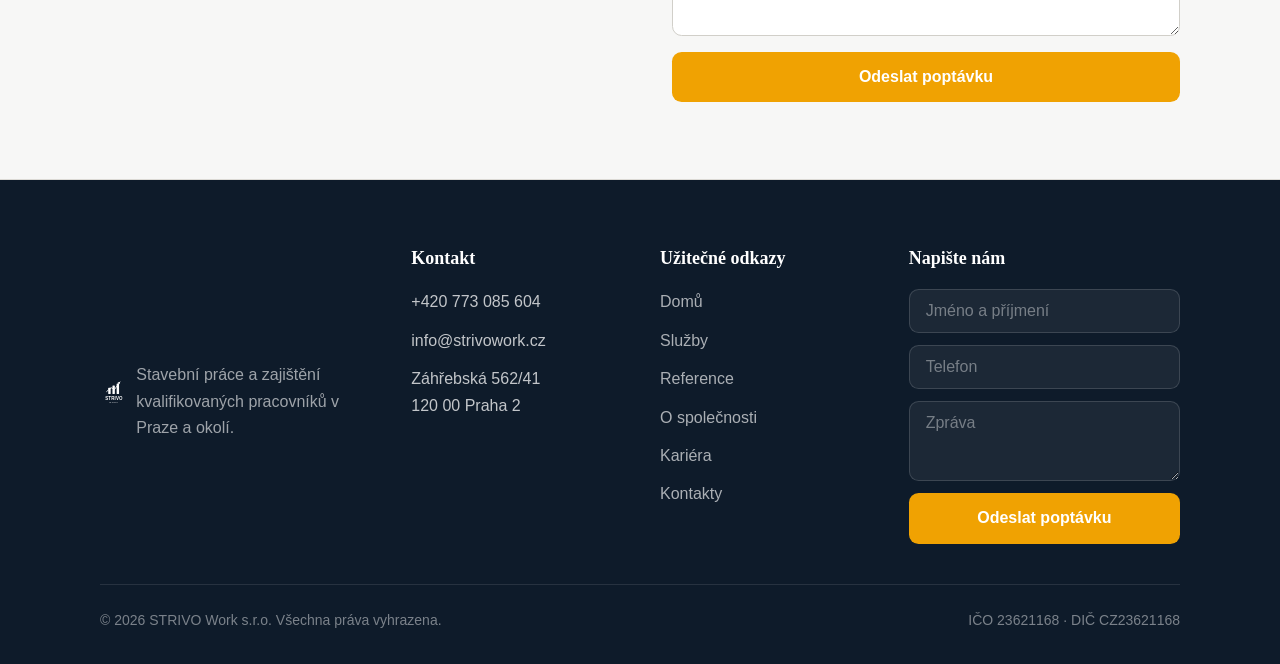
==== commit 0d81bbed: "Наближено дизайн до референсу: помаранчевий акцент, фото-хіро з картками, пунктирні кроки, WhatsApp" ====
--- a/cs/index.html
+++ b/cs/index.html
@@ -46,24 +46,32 @@
 
 <main id="top">
   <section class="hero">
-    <div class="container hero-grid">
-      <div>
+    <div class="hero-photo">
+      <img class="bg" src="../assets/img/gallery/steel-frame-sunset.jpg" alt="">
+      <div class="container hero-inner">
         <div class="hero-badge">
           <svg width="14" height="14" viewBox="0 0 24 24" fill="none" stroke="currentColor" stroke-width="2"><path d="M20 6L9 17l-5-5"/></svg>
           Praha 2 · IČO 23621168
         </div>
-        <h1>Stavíme s vlastním týmem, od základů po dokončení</h1>
+        <h1>Stavíme kvalitně. Dodržujeme slova.</h1>
         <p class="lead">STRIVO Work s.r.o. legálně zaměstnává vlastní pracovníky, realizuje stavební zakázky v Praze a okolí a zajišťuje kvalifikovanou pracovní sílu pro stavební i výrobní provozy.</p>
         <div class="hero-cta">
-          <a href="#kontakt" class="btn btn-primary">Nezávazná poptávka</a>
-          <a href="#sluzby" class="btn btn-ghost">Naše služby</a>
-        </div>
-      </div>
-      <div class="hero-visual">
-        <img src="../assets/img/logo.svg" alt="">
-        <div class="hero-stat">
-          <strong>s.r.o.</strong>
-          <span>Registrovaná společnost, DIČ CZ23621168</span>
+          <a href="#kontakt" class="btn btn-primary">Poptat nabídku</a>
+          <a href="tel:+420773085604" class="btn btn-ghost" style="color:#fff;border-color:rgba(255,255,255,.3)">Zavolejte nám</a>
+        </div>
+      </div>
+      <div class="container hero-cards">
+        <div class="hero-card">
+          <div class="icon-wrap"><svg width="20" height="20" viewBox="0 0 24 24" fill="none" stroke="currentColor" stroke-width="2"><path d="M17 21v-2a4 4 0 00-4-4H5a4 4 0 00-4 4v2"/><circle cx="9" cy="7" r="4"/><path d="M23 21v-2a4 4 0 00-3-3.87M16 3.13a4 4 0 010 7.75"/></svg></div>
+          <div><strong>Zkušený tým</strong><span>Vlastní zaměstnanci s praxí</span></div>
+        </div>
+        <div class="hero-card">
+          <div class="icon-wrap"><svg width="20" height="20" viewBox="0 0 24 24" fill="none" stroke="currentColor" stroke-width="2"><path d="M13 2L3 14h7l-1 8 10-12h-7l1-8z"/></svg></div>
+          <div><strong>Rychlý start</strong><span>Nástup podle domluvy</span></div>
+        </div>
+        <div class="hero-card">
+          <div class="icon-wrap"><svg width="20" height="20" viewBox="0 0 24 24" fill="none" stroke="currentColor" stroke-width="2"><path d="M12 2C8 2 5 5.5 5 9.5 5 15 12 22 12 22s7-7 7-12.5C19 5.5 16 2 12 2z"/><circle cx="12" cy="9.5" r="2.5"/></svg></div>
+          <div><strong>Praha a okolí</strong><span>Stabilní působení v regionu</span></div>
         </div>
       </div>
     </div>
@@ -161,16 +169,16 @@
         <p>Výběr z realizovaných projektů — od hrubé stavby po interiérové dokončení.</p>
       </div>
       <div class="gallery-grid">
-        <figure class="gallery-photo"><img src="../assets/img/gallery/steel-frame-sunset.jpg" alt="Montovaná železobetonová konstrukce haly" loading="lazy"><figcaption>Montáž konstrukce</figcaption></figure>
-        <figure class="gallery-photo"><img src="../assets/img/gallery/roof-trusses.jpg" alt="Montáž dřevěného krovu" loading="lazy"><figcaption>Montáž krovu</figcaption></figure>
-        <figure class="gallery-photo"><img src="../assets/img/gallery/foundation-mesh.jpg" alt="Armování základové desky" loading="lazy"><figcaption>Armování základů</figcaption></figure>
-        <figure class="gallery-photo"><img src="../assets/img/gallery/standing-seam-roof.jpg" alt="Dokončená falcovaná střecha" loading="lazy"><figcaption>Falcovaná střecha</figcaption></figure>
-        <figure class="gallery-photo"><img src="../assets/img/gallery/concrete-frame.jpg" alt="Hrubá stavba rodinného domu, železobetonová konstrukce" loading="lazy"><figcaption>Hrubá stavba</figcaption></figure>
-        <figure class="gallery-photo"><img src="../assets/img/gallery/foundation-rebar.jpg" alt="Základová deska s armaturou" loading="lazy"><figcaption>Základy a armování</figcaption></figure>
-        <figure class="gallery-photo"><img src="../assets/img/gallery/roof-installation.jpg" alt="Dokončená střecha haly" loading="lazy"><figcaption>Střešní konstrukce</figcaption></figure>
-        <figure class="gallery-photo"><img src="../assets/img/gallery/building-facade.jpg" alt="Dokončená fasáda bytového domu" loading="lazy"><figcaption>Dokončená fasáda</figcaption></figure>
-        <figure class="gallery-photo"><img src="../assets/img/gallery/kitchen-interior.jpg" alt="Interiér kuchyně na míru" loading="lazy"><figcaption>Interiér na míru</figcaption></figure>
-        <figure class="gallery-photo"><img src="../assets/img/gallery/marble-floor.jpg" alt="Dokončovací práce, mramorová dlažba" loading="lazy"><figcaption>Dokončovací práce</figcaption></figure>
+        <figure class="gallery-photo"><div class="photo-frame"><img src="../assets/img/gallery/steel-frame-sunset.jpg" alt="Montovaná železobetonová konstrukce haly" loading="lazy"></div><figcaption>Montáž konstrukce</figcaption></figure>
+        <figure class="gallery-photo"><div class="photo-frame"><img src="../assets/img/gallery/roof-trusses.jpg" alt="Montáž dřevěného krovu" loading="lazy"></div><figcaption>Montáž krovu</figcaption></figure>
+        <figure class="gallery-photo"><div class="photo-frame"><img src="../assets/img/gallery/foundation-mesh.jpg" alt="Armování základové desky" loading="lazy"></div><figcaption>Armování základů</figcaption></figure>
+        <figure class="gallery-photo"><div class="photo-frame"><img src="../assets/img/gallery/standing-seam-roof.jpg" alt="Dokončená falcovaná střecha" loading="lazy"></div><figcaption>Falcovaná střecha</figcaption></figure>
+        <figure class="gallery-photo"><div class="photo-frame"><img src="../assets/img/gallery/concrete-frame.jpg" alt="Hrubá stavba rodinného domu, železobetonová konstrukce" loading="lazy"></div><figcaption>Hrubá stavba</figcaption></figure>
+        <figure class="gallery-photo"><div class="photo-frame"><img src="../assets/img/gallery/foundation-rebar.jpg" alt="Základová deska s armaturou" loading="lazy"></div><figcaption>Základy a armování</figcaption></figure>
+        <figure class="gallery-photo"><div class="photo-frame"><img src="../assets/img/gallery/roof-installation.jpg" alt="Dokončená střecha haly" loading="lazy"></div><figcaption>Střešní konstrukce</figcaption></figure>
+        <figure class="gallery-photo"><div class="photo-frame"><img src="../assets/img/gallery/building-facade.jpg" alt="Dokončená fasáda bytového domu" loading="lazy"></div><figcaption>Dokončená fasáda</figcaption></figure>
+        <figure class="gallery-photo"><div class="photo-frame"><img src="../assets/img/gallery/kitchen-interior.jpg" alt="Interiér kuchyně na míru" loading="lazy"></div><figcaption>Interiér na míru</figcaption></figure>
+        <figure class="gallery-photo"><div class="photo-frame"><img src="../assets/img/gallery/marble-floor.jpg" alt="Dokončovací práce, mramorová dlažba" loading="lazy"></div><figcaption>Dokončovací práce</figcaption></figure>
       </div>
     </div>
   </section>
@@ -334,6 +342,10 @@
   </div>
 </footer>
 
+<a class="whatsapp-float" href="https://wa.me/420773085604" target="_blank" rel="noopener" aria-label="WhatsApp">
+  <svg width="28" height="28" viewBox="0 0 24 24" fill="#fff"><path d="M12.04 2C6.58 2 2.13 6.45 2.13 11.91c0 1.75.46 3.45 1.32 4.95L2 22l5.29-1.39a9.9 9.9 0 004.75 1.21h.01c5.46 0 9.91-4.45 9.91-9.91C21.96 6.45 17.5 2 12.04 2zm5.85 14.03c-.24.68-1.4 1.3-1.94 1.38-.5.08-1.13.11-1.82-.11-.42-.13-.96-.31-1.65-.6-2.9-1.25-4.79-4.17-4.94-4.36-.14-.19-1.18-1.57-1.18-3 0-1.42.75-2.12 1.02-2.41.26-.28.57-.36.76-.36.19 0 .38 0 .55.01.18.01.41-.07.64.49.24.57.81 1.99.88 2.13.07.14.12.31.02.5-.09.19-.14.31-.28.48-.14.17-.29.37-.42.5-.14.14-.28.29-.12.57.16.28.72 1.19 1.55 1.93 1.06.95 1.96 1.24 2.24 1.38.28.14.44.12.6-.07.16-.19.68-.79.87-1.06.19-.28.37-.23.63-.14.26.09 1.66.78 1.95.92.28.14.47.21.54.33.07.12.07.68-.17 1.36z"/></svg>
+</a>
+
 <script src="../assets/js/main.js"></script>
 </body>
 </html>
--- a/assets/css/style.css
+++ b/assets/css/style.css
@@ -10,10 +10,10 @@
   --text:#1B232E;
   --text-muted:#5A6472;
   --text-faint:#94989E;
-  --navy:#122A38;
-  --navy-hover:#0C1E29;
-  --accent:#12B981;
-  --accent-hover:#0E9A6C;
+  --navy:#0E1B2A;
+  --navy-hover:#081119;
+  --accent:#F0A202;
+  --accent-hover:#D48F02;
   --radius-sm:.4rem; --radius-md:.6rem; --radius-lg:1rem; --radius-xl:1.4rem; --radius-full:9999px;
   --sp-1:.25rem; --sp-2:.5rem; --sp-3:.75rem; --sp-4:1rem; --sp-5:1.25rem; --sp-6:1.5rem;
   --sp-8:2rem; --sp-10:2.5rem; --sp-12:3rem; --sp-16:4rem; --sp-20:5rem; --sp-24:6rem; --sp-32:8rem;
@@ -64,18 +64,25 @@
 .mobile-nav.open{display:flex}
 .mobile-nav a{padding:var(--sp-3) var(--sp-2);font-size:var(--text-sm);font-weight:500;color:var(--text)}
 
-.hero{padding-block:clamp(var(--sp-16),9vw,var(--sp-24)) clamp(var(--sp-12),6vw,var(--sp-20));background:linear-gradient(180deg,var(--surface) 0%,var(--bg) 100%)}
-.hero-grid{display:grid;grid-template-columns:1.1fr .9fr;gap:var(--sp-12);align-items:center}
-.hero-badge{display:inline-flex;align-items:center;gap:var(--sp-2);background:var(--surface-2);border:1px solid var(--border);padding:6px 14px;border-radius:var(--radius-full);font-size:var(--text-xs);color:var(--text-muted);margin-bottom:var(--sp-6)}
+.hero{padding:0}
+.hero-photo{position:relative;min-height:560px;display:flex;align-items:center;overflow:hidden}
+.hero-photo img.bg{position:absolute;inset:0;width:100%;height:100%;object-fit:cover}
+.hero-photo::after{content:'';position:absolute;inset:0;background:linear-gradient(100deg,rgba(14,27,42,.92) 0%,rgba(14,27,42,.75) 40%,rgba(14,27,42,.35) 75%,rgba(14,27,42,.15) 100%)}
+.hero-inner{position:relative;z-index:2;padding-block:clamp(var(--sp-16),9vw,var(--sp-24))}
+.hero-badge{display:inline-flex;align-items:center;gap:var(--sp-2);background:rgba(255,255,255,.1);border:1px solid rgba(255,255,255,.2);padding:6px 14px;border-radius:var(--radius-full);font-size:var(--text-xs);color:rgba(255,255,255,.85);margin-bottom:var(--sp-6)}
 .hero-badge svg{color:var(--accent)}
-.hero h1{font-size:var(--text-3xl);margin-bottom:var(--sp-5)}
-.hero .lead{font-size:var(--text-lg);color:var(--text-muted);margin-bottom:var(--sp-8)}
+.hero-photo h1{font-size:var(--text-3xl);margin-bottom:var(--sp-5);color:#fff;max-width:16ch}
+.hero-photo .lead{font-size:var(--text-lg);color:rgba(255,255,255,.78);margin-bottom:var(--sp-8);max-width:44ch}
 .hero-cta{display:flex;gap:var(--sp-4);flex-wrap:wrap}
-.hero-visual{background:var(--navy);border-radius:var(--radius-xl);aspect-ratio:4/5;display:flex;align-items:center;justify-content:center;box-shadow:var(--shadow-lg);position:relative;overflow:hidden}
-.hero-visual img{width:56%;filter:brightness(0) invert(1)}
-.hero-stat{position:absolute;bottom:var(--sp-6);left:var(--sp-6);right:var(--sp-6);background:rgba(255,255,255,.08);border:1px solid rgba(255,255,255,.16);border-radius:var(--radius-lg);padding:var(--sp-4) var(--sp-5);color:#fff;backdrop-filter:blur(6px)}
-.hero-stat strong{font-family:var(--font-display);font-size:var(--text-xl);display:block}
-.hero-stat span{font-size:var(--text-xs);color:rgba(255,255,255,.7)}
+
+.hero-cards{position:relative;z-index:2;display:flex;flex-direction:column;gap:var(--sp-3);max-width:300px;margin-left:auto;padding-bottom:clamp(var(--sp-8),4vw,var(--sp-12))}
+.hero-card{display:flex;align-items:center;gap:var(--sp-4);background:rgba(255,255,255,.08);border:1px solid rgba(255,255,255,.16);backdrop-filter:blur(6px);border-radius:var(--radius-lg);padding:var(--sp-4) var(--sp-5)}
+.hero-card .icon-wrap{width:42px;height:42px;flex-shrink:0;border-radius:var(--radius-md);background:rgba(240,162,2,.18);display:flex;align-items:center;justify-content:center;color:var(--accent)}
+.hero-card strong{display:block;color:#fff;font-size:var(--text-sm);font-weight:600}
+.hero-card span{color:rgba(255,255,255,.65);font-size:var(--text-xs)}
+
+.whatsapp-float{position:fixed;bottom:24px;right:24px;z-index:60;width:56px;height:56px;border-radius:50%;background:#25D366;display:flex;align-items:center;justify-content:center;box-shadow:0 8px 20px rgba(0,0,0,.25);transition:transform var(--ease)}
+.whatsapp-float:hover{transform:scale(1.08)}
 
 section{padding-block:clamp(var(--sp-16),6vw,var(--sp-24))}
 .section-tag{font-size:var(--text-xs);font-weight:700;letter-spacing:.08em;text-transform:uppercase;color:var(--accent-hover);margin-bottom:var(--sp-3)}
@@ -101,12 +108,6 @@
 .about-copy p{color:var(--text-muted);margin-bottom:var(--sp-4);font-size:var(--text-base)}
 .about-copy p:first-child{color:var(--text);font-size:var(--text-lg);max-width:none}
 
-.gallery-grid{display:grid;grid-template-columns:repeat(4,1fr);gap:var(--sp-4)}
-.gallery-photo{position:relative;aspect-ratio:4/3;border-radius:var(--radius-lg);overflow:hidden;box-shadow:0 4px 16px rgba(18,42,56,.08)}
-.gallery-photo img{width:100%;height:100%;object-fit:cover;transition:transform .4s var(--ease)}
-.gallery-photo:hover img{transform:scale(1.06)}
-.gallery-photo figcaption{position:absolute;left:0;right:0;bottom:0;padding:var(--sp-4) var(--sp-4) var(--sp-3);background:linear-gradient(0deg,rgba(18,42,56,.85),transparent);color:#fff;font-size:var(--text-xs);font-weight:600;letter-spacing:.02em}
-
 /* Services icon grid */
 .services-grid{display:grid;grid-template-columns:repeat(4,1fr);gap:var(--sp-4)}
 .service-card{background:var(--surface);border:1px solid var(--divider);border-radius:var(--radius-lg);padding:var(--sp-6) var(--sp-5);transition:transform var(--ease),box-shadow var(--ease),border-color var(--ease)}
@@ -124,11 +125,22 @@
 .why-item p{color:rgba(255,255,255,.6);font-size:var(--text-sm);margin-inline:auto}
 
 /* Process steps */
+/* Process steps with dashed connector */
 .process-grid{display:grid;grid-template-columns:repeat(5,1fr);gap:var(--sp-6);position:relative}
-.process-step{text-align:center}
-.process-step .num-circle{width:44px;height:44px;border-radius:var(--radius-full);background:var(--accent);color:#fff;font-family:var(--font-display);font-weight:600;display:flex;align-items:center;justify-content:center;margin:0 auto var(--sp-4);font-size:var(--text-base)}
+.process-step{text-align:center;position:relative}
+.process-step:not(:last-child)::after{content:'';position:absolute;top:22px;left:calc(50% + 32px);right:calc(-50% + 32px);border-top:2px dashed var(--border)}
+.process-step .num-circle{width:44px;height:44px;border-radius:var(--radius-full);background:var(--accent);color:#fff;font-family:var(--font-display);font-weight:600;display:flex;align-items:center;justify-content:center;margin:0 auto var(--sp-4);font-size:var(--text-base);position:relative;z-index:2}
 .process-step h3{font-size:var(--text-base);margin-bottom:6px}
 .process-step p{font-size:var(--text-sm);color:var(--text-muted);margin-inline:auto}
+
+/* Gallery with captions below photo */
+.gallery-grid{display:grid;grid-template-columns:repeat(4,1fr);gap:var(--sp-5)}
+.gallery-photo{border-radius:var(--radius-lg);overflow:hidden}
+.gallery-photo .photo-frame{aspect-ratio:4/3;overflow:hidden;border-radius:var(--radius-lg);box-shadow:0 4px 16px rgba(18,42,56,.08)}
+.gallery-photo img{width:100%;height:100%;object-fit:cover;transition:transform .4s var(--ease)}
+.gallery-photo:hover img{transform:scale(1.06)}
+.gallery-photo figcaption{padding-top:var(--sp-3);font-size:var(--text-sm);font-weight:600;color:var(--text)}
+.gallery-photo figcaption::before{content:'';display:inline-block;width:22px;height:2px;background:var(--accent);margin-right:8px;vertical-align:middle}
 
 /* Careers strip */
 .careers-strip{background:var(--surface-2);border:1px solid var(--divider);border-radius:var(--radius-xl);padding:clamp(var(--sp-8),5vw,var(--sp-12));display:flex;align-items:center;justify-content:space-between;gap:var(--sp-8);flex-wrap:wrap}
@@ -192,19 +204,20 @@
 .reveal.in{opacity:1;transform:none}
 
 @media (max-width:860px){
-  .hero-grid{grid-template-columns:1fr}
-  .hero-visual{order:-1;max-width:320px;margin-inline:auto}
+  .hero-inner .container{display:block}
+  .hero-cards{max-width:100%;margin-left:0;flex-direction:row;flex-wrap:wrap}
+  .hero-card{flex:1 1 220px}
   .about-grid,.contact-grid{grid-template-columns:1fr}
   .gallery-grid{grid-template-columns:repeat(2,1fr)}
   .main-nav{display:none}
   .hamburger{display:flex}
-  .service-row{grid-template-columns:36px 1fr;gap:var(--sp-4)}
-  .service-arrow{display:none}
+  .process-step::after{display:none}
   .cta-band{flex-direction:column;text-align:center}
 }
 @media (max-width:480px){
   .gallery-grid{grid-template-columns:1fr}
   .about-facts{grid-template-columns:1fr 1fr}
+  .hero-cards{flex-direction:column}
 }
 @media (prefers-reduced-motion:reduce){
   *{transition:none !important;scroll-behavior:auto !important}
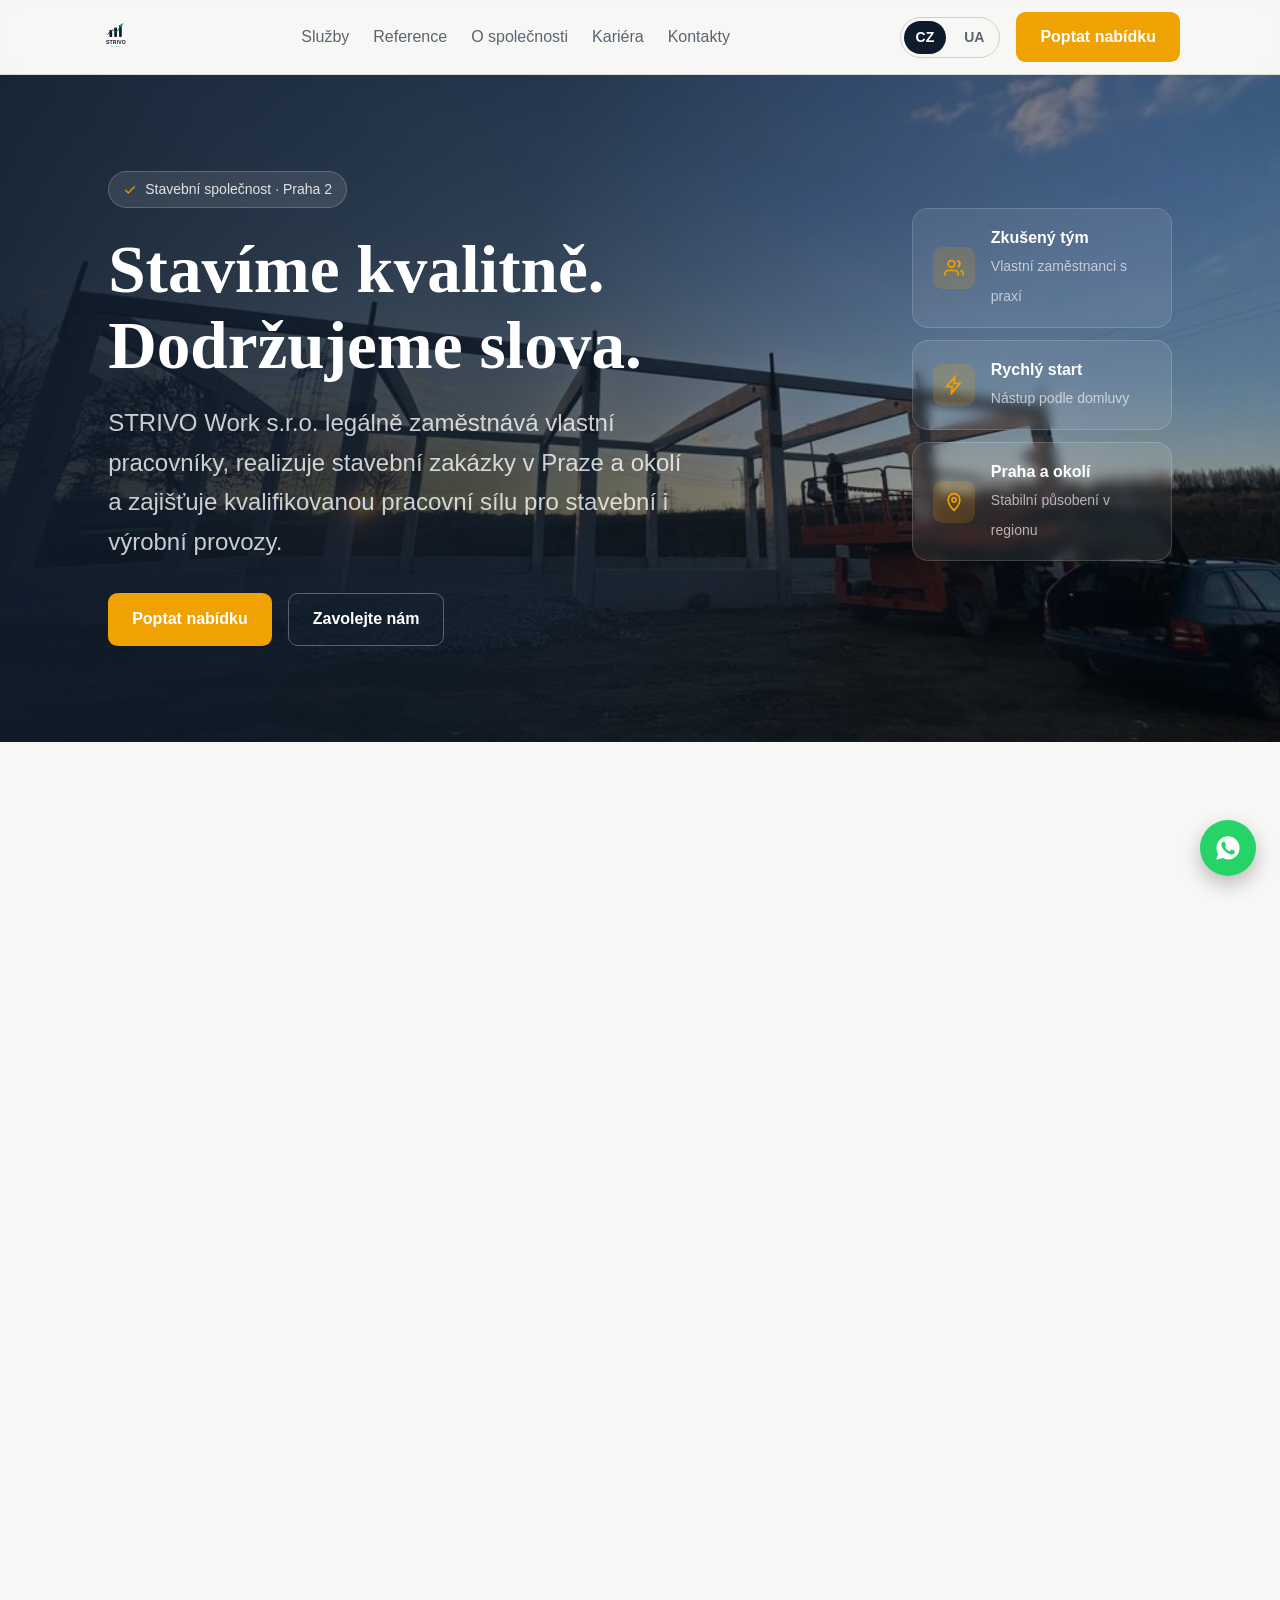
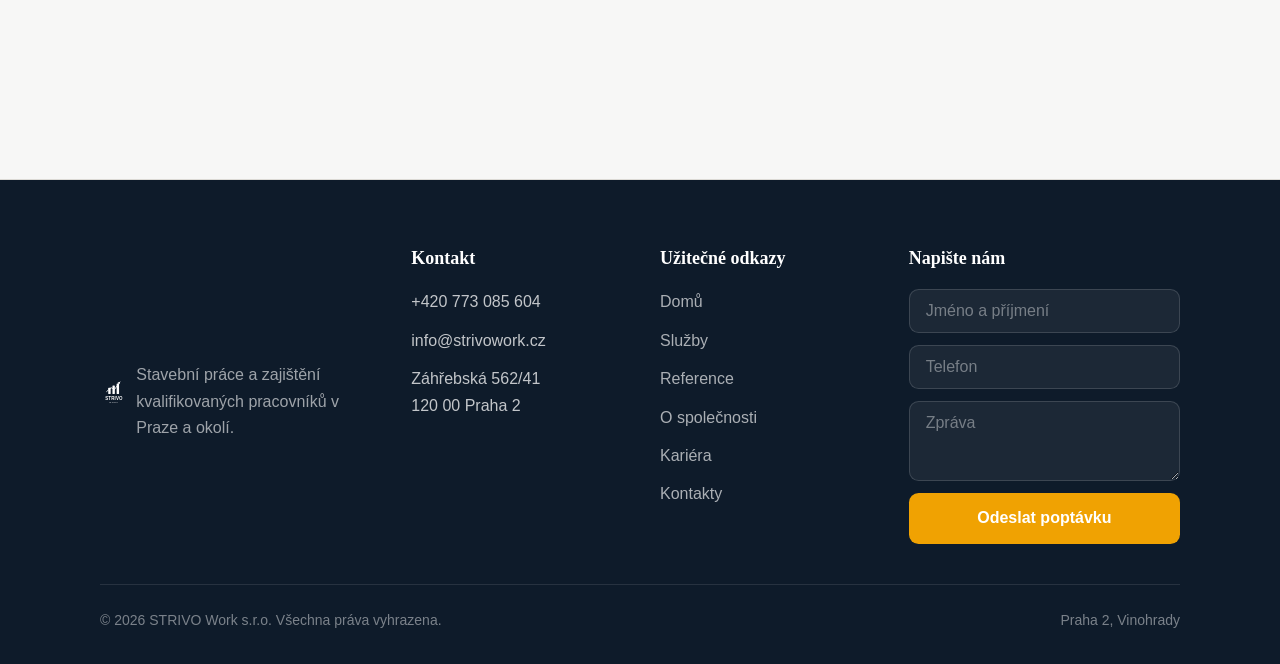
==== commit 064f8d91: "SEO-оновлення, прибрано ІЧО, мобільна адаптація" ====
--- a/cs/index.html
+++ b/cs/index.html
@@ -2,350 +2,12 @@
 <html lang="cs">
 <head>
 <meta charset="UTF-8">
-<meta name="viewport" content="width=device-width, initial-scale=1.0">
-<title>STRIVO Work s.r.o. | Stavební práce &amp; pracovní síla</title>
-<meta name="description" content="STRIVO Work s.r.o. — stavební práce vlastním týmem a zajištění kvalifikovaných pracovníků. Praha a okolí.">
-<link rel="icon" href="../assets/img/logo.svg" type="image/svg+xml">
-<link rel="alternate" hreflang="cs" href="https://strivowork.cz/cs/">
-<link rel="alternate" hreflang="uk" href="https://strivowork.cz/uk/">
-<link rel="stylesheet" href="../assets/css/style.css">
+<meta http-equiv="refresh" content="0; url=../">
+<link rel="canonical" href="https://strivowork.cz/">
+<meta name="robots" content="noindex, follow">
+<title>STRIVO Work s.r.o.</title>
 </head>
 <body>
-
-<header>
-  <div class="container nav-wrap">
-    <a href="#top" class="brand" aria-label="STRIVO Work">
-      <img src="../assets/img/logo.svg" alt="STRIVO Work">
-    </a>
-    <nav class="main-nav">
-      <a href="#sluzby">Služby</a>
-      <a href="#reference">Reference</a>
-      <a href="#o-nas">O společnosti</a>
-      <a href="#kariera">Kariéra</a>
-      <a href="#kontakt">Kontakty</a>
-    </nav>
-    <div class="header-actions">
-      <div class="lang-switch">
-        <a href="../cs/" class="active">CZ</a>
-        <a href="../uk/">UA</a>
-      </div>
-      <a href="#kontakt" class="btn btn-primary">Poptat nabídku</a>
-      <button class="hamburger" aria-label="Menu" aria-expanded="false">
-        <svg width="22" height="22" viewBox="0 0 24 24" fill="none" stroke="currentColor" stroke-width="2"><path d="M3 6h18M3 12h18M3 18h18"/></svg>
-      </button>
-    </div>
-  </div>
-  <div class="container mobile-nav">
-    <a href="#sluzby">Služby</a>
-    <a href="#reference">Reference</a>
-    <a href="#o-nas">O společnosti</a>
-    <a href="#kariera">Kariéra</a>
-    <a href="#kontakt">Kontakty</a>
-  </div>
-</header>
-
-<main id="top">
-  <section class="hero">
-    <div class="hero-photo">
-      <img class="bg" src="../assets/img/gallery/steel-frame-sunset.jpg" alt="">
-      <div class="container hero-inner">
-        <div class="hero-badge">
-          <svg width="14" height="14" viewBox="0 0 24 24" fill="none" stroke="currentColor" stroke-width="2"><path d="M20 6L9 17l-5-5"/></svg>
-          Praha 2 · IČO 23621168
-        </div>
-        <h1>Stavíme kvalitně. Dodržujeme slova.</h1>
-        <p class="lead">STRIVO Work s.r.o. legálně zaměstnává vlastní pracovníky, realizuje stavební zakázky v Praze a okolí a zajišťuje kvalifikovanou pracovní sílu pro stavební i výrobní provozy.</p>
-        <div class="hero-cta">
-          <a href="#kontakt" class="btn btn-primary">Poptat nabídku</a>
-          <a href="tel:+420773085604" class="btn btn-ghost" style="color:#fff;border-color:rgba(255,255,255,.3)">Zavolejte nám</a>
-        </div>
-      </div>
-      <div class="container hero-cards">
-        <div class="hero-card">
-          <div class="icon-wrap"><svg width="20" height="20" viewBox="0 0 24 24" fill="none" stroke="currentColor" stroke-width="2"><path d="M17 21v-2a4 4 0 00-4-4H5a4 4 0 00-4 4v2"/><circle cx="9" cy="7" r="4"/><path d="M23 21v-2a4 4 0 00-3-3.87M16 3.13a4 4 0 010 7.75"/></svg></div>
-          <div><strong>Zkušený tým</strong><span>Vlastní zaměstnanci s praxí</span></div>
-        </div>
-        <div class="hero-card">
-          <div class="icon-wrap"><svg width="20" height="20" viewBox="0 0 24 24" fill="none" stroke="currentColor" stroke-width="2"><path d="M13 2L3 14h7l-1 8 10-12h-7l1-8z"/></svg></div>
-          <div><strong>Rychlý start</strong><span>Nástup podle domluvy</span></div>
-        </div>
-        <div class="hero-card">
-          <div class="icon-wrap"><svg width="20" height="20" viewBox="0 0 24 24" fill="none" stroke="currentColor" stroke-width="2"><path d="M12 2C8 2 5 5.5 5 9.5 5 15 12 22 12 22s7-7 7-12.5C19 5.5 16 2 12 2z"/><circle cx="12" cy="9.5" r="2.5"/></svg></div>
-          <div><strong>Praha a okolí</strong><span>Stabilní působení v regionu</span></div>
-        </div>
-      </div>
-    </div>
-  </section>
-
-  <section class="services-wrap reveal" id="sluzby">
-    <div class="container">
-      <div class="section-head">
-        <div class="section-tag">Co děláme</div>
-        <h2>Stavební služby &amp; pracovní síla</h2>
-        <p>Realizujeme vlastním týmem, nebo dodáme kvalifikované pracovníky přímo na váš projekt.</p>
-      </div>
-      <div class="services-grid">
-        <div class="service-card">
-          <div class="icon-wrap"><svg width="22" height="22" viewBox="0 0 24 24" fill="none" stroke="currentColor" stroke-width="2"><path d="M3 21h18M5 21V7l7-4 7 4v14M9 21v-6h6v6"/></svg></div>
-          <h3>Monolitické práce</h3>
-          <p>Základy, desky, stěny, průvlaky, sloupy.</p>
-        </div>
-        <div class="service-card">
-          <div class="icon-wrap"><svg width="22" height="22" viewBox="0 0 24 24" fill="none" stroke="currentColor" stroke-width="2"><path d="M3 21h18M5 21V10l7-6 7 6v11M9 21v-7h6v7"/></svg></div>
-          <h3>Fasády</h3>
-          <p>Zateplení, omítky, silikonové omítky.</p>
-        </div>
-        <div class="service-card">
-          <div class="icon-wrap"><svg width="22" height="22" viewBox="0 0 24 24" fill="none" stroke="currentColor" stroke-width="2"><path d="M3 12L12 4l9 8M5 10v10h14V10"/></svg></div>
-          <h3>Střechy</h3>
-          <p>Demontáž, montáž, fólie, atiky, spády.</p>
-        </div>
-        <div class="service-card">
-          <div class="icon-wrap"><svg width="22" height="22" viewBox="0 0 24 24" fill="none" stroke="currentColor" stroke-width="2"><path d="M4 20L18 6M14 4l4 4M2 22l4-1 -3-3z"/></svg></div>
-          <h3>Omítky a štuky</h3>
-          <p>Vnitřní i venkovní omítky a štuky.</p>
-        </div>
-        <div class="service-card">
-          <div class="icon-wrap"><svg width="22" height="22" viewBox="0 0 24 24" fill="none" stroke="currentColor" stroke-width="2"><rect x="3" y="4" width="18" height="16" rx="1"/><path d="M3 10h18M9 10v10"/></svg></div>
-          <h3>Sádrokarton</h3>
-          <p>Příčky, podhledy, obklady.</p>
-        </div>
-        <div class="service-card">
-          <div class="icon-wrap"><svg width="22" height="22" viewBox="0 0 24 24" fill="none" stroke="currentColor" stroke-width="2"><rect x="3" y="3" width="7" height="7"/><rect x="14" y="3" width="7" height="7"/><rect x="3" y="14" width="7" height="7"/><rect x="14" y="14" width="7" height="7"/></svg></div>
-          <h3>Obklady a dlažby</h3>
-          <p>Koupelny, podlahy, terasy.</p>
-        </div>
-        <div class="service-card">
-          <div class="icon-wrap"><svg width="22" height="22" viewBox="0 0 24 24" fill="none" stroke="currentColor" stroke-width="2"><path d="M14.7 6.3a1 1 0 000 1.4l1.6 1.6a1 1 0 001.4 0l3.775-3.775a6 6 0 01-7.986 7.987l-6.036 6.035a2.121 2.121 0 01-3-3l6.036-6.036a6 6 0 017.987-7.986l-3.775 3.775z"/></svg></div>
-          <h3>Demolice</h3>
-          <p>Bourací práce, odvoz a likvidace.</p>
-        </div>
-        <div class="service-card">
-          <div class="icon-wrap"><svg width="22" height="22" viewBox="0 0 24 24" fill="none" stroke="currentColor" stroke-width="2"><path d="M17 21v-2a4 4 0 00-4-4H5a4 4 0 00-4 4v2"/><circle cx="9" cy="7" r="4"/><path d="M23 21v-2a4 4 0 00-3-3.87M16 3.13a4 4 0 010 7.75"/></svg></div>
-          <h3>Zajištění pracovníků</h3>
-          <p>Stavební profese, výroba, sklady, úklid.</p>
-        </div>
-      </div>
-    </div>
-  </section>
-
-  <section class="why-band reveal">
-    <div class="container">
-      <div class="why-grid">
-        <div class="why-item">
-          <div class="icon-wrap"><svg width="22" height="22" viewBox="0 0 24 24" fill="none" stroke="currentColor" stroke-width="2"><path d="M12 22s8-4 8-10V5l-8-3-8 3v7c0 6 8 10 8 10z"/></svg></div>
-          <h3>Kvalita</h3>
-          <p>Kvalitní materiály a osvědčené postupy.</p>
-        </div>
-        <div class="why-item">
-          <div class="icon-wrap"><svg width="22" height="22" viewBox="0 0 24 24" fill="none" stroke="currentColor" stroke-width="2"><circle cx="12" cy="12" r="9"/><path d="M12 7v5l3 3"/></svg></div>
-          <h3>Dodržujeme termíny</h3>
-          <p>Zakládáme si na přesnosti a spolehlivosti.</p>
-        </div>
-        <div class="why-item">
-          <div class="icon-wrap"><svg width="22" height="22" viewBox="0 0 24 24" fill="none" stroke="currentColor" stroke-width="2"><path d="M9 14l2 2 4-4M21 12c0 5-3.5 8.5-9 10-5.5-1.5-9-5-9-10V6l9-3 9 3v6z"/></svg></div>
-          <h3>Férové ceny</h3>
-          <p>Transparentní nabídka bez skrytých nákladů.</p>
-        </div>
-        <div class="why-item">
-          <div class="icon-wrap"><svg width="22" height="22" viewBox="0 0 24 24" fill="none" stroke="currentColor" stroke-width="2"><path d="M17 21v-2a4 4 0 00-4-4H5a4 4 0 00-4 4v2M12.5 3.5a3 3 0 010 6M23 21v-2a4 4 0 00-3-3.87"/><circle cx="9" cy="7" r="4"/></svg></div>
-          <h3>Individuální přístup</h3>
-          <p>Každý projekt řešíme na míru.</p>
-        </div>
-        <div class="why-item">
-          <div class="icon-wrap"><svg width="22" height="22" viewBox="0 0 24 24" fill="none" stroke="currentColor" stroke-width="2"><path d="M12 2l8 3v6c0 5-3.5 8.5-8 11-4.5-2.5-8-6-8-11V5l8-3z"/></svg></div>
-          <h3>Bezpečnost</h3>
-          <p>Dodržujeme normy a pravidla BOZP.</p>
-        </div>
-      </div>
-    </div>
-  </section>
-
-  <section id="reference" class="reveal">
-    <div class="container">
-      <div class="section-head">
-        <div class="section-tag">Naše práce</div>
-        <h2>Reference</h2>
-        <p>Výběr z realizovaných projektů — od hrubé stavby po interiérové dokončení.</p>
-      </div>
-      <div class="gallery-grid">
-        <figure class="gallery-photo"><div class="photo-frame"><img src="../assets/img/gallery/steel-frame-sunset.jpg" alt="Montovaná železobetonová konstrukce haly" loading="lazy"></div><figcaption>Montáž konstrukce</figcaption></figure>
-        <figure class="gallery-photo"><div class="photo-frame"><img src="../assets/img/gallery/roof-trusses.jpg" alt="Montáž dřevěného krovu" loading="lazy"></div><figcaption>Montáž krovu</figcaption></figure>
-        <figure class="gallery-photo"><div class="photo-frame"><img src="../assets/img/gallery/foundation-mesh.jpg" alt="Armování základové desky" loading="lazy"></div><figcaption>Armování základů</figcaption></figure>
-        <figure class="gallery-photo"><div class="photo-frame"><img src="../assets/img/gallery/standing-seam-roof.jpg" alt="Dokončená falcovaná střecha" loading="lazy"></div><figcaption>Falcovaná střecha</figcaption></figure>
-        <figure class="gallery-photo"><div class="photo-frame"><img src="../assets/img/gallery/concrete-frame.jpg" alt="Hrubá stavba rodinného domu, železobetonová konstrukce" loading="lazy"></div><figcaption>Hrubá stavba</figcaption></figure>
-        <figure class="gallery-photo"><div class="photo-frame"><img src="../assets/img/gallery/foundation-rebar.jpg" alt="Základová deska s armaturou" loading="lazy"></div><figcaption>Základy a armování</figcaption></figure>
-        <figure class="gallery-photo"><div class="photo-frame"><img src="../assets/img/gallery/roof-installation.jpg" alt="Dokončená střecha haly" loading="lazy"></div><figcaption>Střešní konstrukce</figcaption></figure>
-        <figure class="gallery-photo"><div class="photo-frame"><img src="../assets/img/gallery/building-facade.jpg" alt="Dokončená fasáda bytového domu" loading="lazy"></div><figcaption>Dokončená fasáda</figcaption></figure>
-        <figure class="gallery-photo"><div class="photo-frame"><img src="../assets/img/gallery/kitchen-interior.jpg" alt="Interiér kuchyně na míru" loading="lazy"></div><figcaption>Interiér na míru</figcaption></figure>
-        <figure class="gallery-photo"><div class="photo-frame"><img src="../assets/img/gallery/marble-floor.jpg" alt="Dokončovací práce, mramorová dlažba" loading="lazy"></div><figcaption>Dokončovací práce</figcaption></figure>
-      </div>
-    </div>
-  </section>
-
-  <section id="o-nas" class="reveal" style="background:var(--surface-2)">
-    <div class="container about-grid">
-      <div>
-        <div class="section-tag">Kdo jsme</div>
-        <h2>O společnosti STRIVO Work</h2>
-        <div class="about-facts">
-          <div class="fact-card"><strong>23621168</strong><span>IČO</span></div>
-          <div class="fact-card"><strong>CZ23621168</strong><span>DIČ (DPH)</span></div>
-          <div class="fact-card"><strong>15 000 Kč</strong><span>Základní kapitál</span></div>
-          <div class="fact-card"><strong>Praha 2</strong><span>Sídlo firmy</span></div>
-        </div>
-      </div>
-      <div class="about-copy">
-        <p>STRIVO Work s.r.o. je stavební společnost se sídlem na Vinohradech v Praze 2. Realizujeme stavební zakázky vlastním, oficiálně zaměstnaným týmem a zároveň zajišťujeme kvalifikované pracovníky pro stavební i výrobní provozy.</p>
-        <p>Stavíme na dlouhodobých pracovních vztazích, plníme si daňové i pojistné povinnosti a každému pracovníkovi zajišťujeme jasné a legální podmínky.</p>
-        <p>Adresa: Záhřebská 562/41, Vinohrady, 120 00 Praha 2.</p>
-      </div>
-    </div>
-  </section>
-
-  <section class="reveal">
-    <div class="container">
-      <div class="section-head">
-        <div class="section-tag">Spolupráce</div>
-        <h2>Jak probíhá spolupráce</h2>
-        <p>Od prvního kontaktu po předání hotové zakázky.</p>
-      </div>
-      <div class="process-grid">
-        <div class="process-step">
-          <div class="num-circle">1</div>
-          <h3>Kontakt</h3>
-          <p>Zavoláte, nebo vyplníte poptávkový formulář.</p>
-        </div>
-        <div class="process-step">
-          <div class="num-circle">2</div>
-          <h3>Obhlídka</h3>
-          <p>Přijedeme na místo a posoudíme rozsah prací.</p>
-        </div>
-        <div class="process-step">
-          <div class="num-circle">3</div>
-          <h3>Nabídka</h3>
-          <p>Připravíme cenovou nabídku na míru, zdarma.</p>
-        </div>
-        <div class="process-step">
-          <div class="num-circle">4</div>
-          <h3>Realizace</h3>
-          <p>Zahájíme práce podle dohodnutého termínu.</p>
-        </div>
-        <div class="process-step">
-          <div class="num-circle">5</div>
-          <h3>Předání</h3>
-          <p>Předáme hotovou zakázku a poskytneme záruku.</p>
-        </div>
-      </div>
-    </div>
-  </section>
-
-  <section id="kariera" class="reveal">
-    <div class="container">
-      <div class="careers-strip">
-        <div>
-          <h2>Hledáme šikovné ruce do týmu</h2>
-          <p>Nabízíme legální zaměstnání, řádnou smlouvu a stálou práci na stavbách v Praze a okolí.</p>
-        </div>
-        <a href="#kontakt" class="btn btn-primary">Mám zájem o práci</a>
-      </div>
-    </div>
-  </section>
-
-  <section id="kontakt" class="reveal">
-    <div class="container contact-grid">
-      <div class="contact-info">
-        <div class="section-tag">Spojte se s námi</div>
-        <h3>Kontaktní údaje</h3>
-        <ul class="contact-list">
-          <li>
-            <div class="icon"><svg width="18" height="18" viewBox="0 0 24 24" fill="none" stroke="currentColor" stroke-width="2"><path d="M21 10c0 7-9 12-9 12s-9-5-9-12a9 9 0 0118 0z"/><circle cx="12" cy="10" r="3"/></svg></div>
-            <div><strong>Adresa</strong><span>Záhřebská 562/41, Vinohrady, 120 00 Praha 2</span></div>
-          </li>
-          <li>
-            <div class="icon"><svg width="18" height="18" viewBox="0 0 24 24" fill="none" stroke="currentColor" stroke-width="2"><rect x="3" y="4" width="18" height="16" rx="2"/><path d="M3 8h18M8 3v4"/></svg></div>
-            <div><strong>IČO / DIČ</strong><span>23621168 / CZ23621168</span></div>
-          </li>
-          <li>
-            <div class="icon"><svg width="18" height="18" viewBox="0 0 24 24" fill="none" stroke="currentColor" stroke-width="2"><path d="M22 16.92v3a2 2 0 01-2.18 2 19.79 19.79 0 01-8.63-3.07 19.5 19.5 0 01-6-6 19.79 19.79 0 01-3.07-8.67A2 2 0 014.11 2h3a2 2 0 012 1.72c.127.96.362 1.903.7 2.81a2 2 0 01-.45 2.11L8.09 9.91a16 16 0 006 6l1.27-1.27a2 2 0 012.11-.45c.907.338 1.85.573 2.81.7A2 2 0 0122 16.92z"/></svg></div>
-            <div><strong>Telefon</strong><span>+420 773 085 604</span></div>
-          </li>
-          <li>
-            <div class="icon"><svg width="18" height="18" viewBox="0 0 24 24" fill="none" stroke="currentColor" stroke-width="2"><path d="M4 4h16v16H4z"/><path d="M22 6l-10 7L2 6"/></svg></div>
-            <div><strong>E-mail</strong><span>info@strivowork.cz</span></div>
-          </li>
-        </ul>
-      </div>
-      <form class="contact-form" action="mailto:info@strivowork.cz" method="post" enctype="text/plain">
-        <div class="field">
-          <label for="name">Jméno a příjmení</label>
-          <input id="name" name="jmeno" type="text" required>
-        </div>
-        <div class="field">
-          <label for="email">E-mail</label>
-          <input id="email" name="email" type="email" required>
-        </div>
-        <div class="field">
-          <label for="firma">Firma (nepovinné, pro poptávku zakázky)</label>
-          <input id="firma" name="firma" type="text">
-        </div>
-        <div class="field">
-          <label for="msg">Zpráva</label>
-          <textarea id="msg" name="zprava" required placeholder="Napište, zda hledáte práci, nebo máte stavební zakázku"></textarea>
-        </div>
-        <button type="submit" class="btn btn-primary">Odeslat poptávku</button>
-      </form>
-    </div>
-  </section>
-</main>
-
-<footer class="footer-expanded">
-  <div class="container">
-    <div class="footer-cols">
-      <div class="brand">
-        <img src="../assets/img/logo.svg" alt="STRIVO Work">
-        <p style="margin-top:1rem">Stavební práce a zajištění kvalifikovaných pracovníků v Praze a okolí.</p>
-      </div>
-      <div>
-        <h4>Kontakt</h4>
-        <div class="footer-contact-list">
-          <span>+420 773 085 604</span>
-          <span>info@strivowork.cz</span>
-          <span>Záhřebská 562/41<br>120 00 Praha 2</span>
-        </div>
-      </div>
-      <div>
-        <h4>Užitečné odkazy</h4>
-        <div class="footer-links">
-          <a href="#top">Domů</a>
-          <a href="#sluzby">Služby</a>
-          <a href="#reference">Reference</a>
-          <a href="#o-nas">O společnosti</a>
-          <a href="#kariera">Kariéra</a>
-          <a href="#kontakt">Kontakty</a>
-        </div>
-      </div>
-      <div>
-        <h4>Napište nám</h4>
-        <form class="footer-form" action="mailto:info@strivowork.cz" method="post" enctype="text/plain">
-          <input type="text" name="jmeno" placeholder="Jméno a příjmení">
-          <input type="text" name="telefon" placeholder="Telefon">
-          <textarea name="zprava" placeholder="Zpráva"></textarea>
-          <button type="submit" class="btn btn-primary">Odeslat poptávku</button>
-        </form>
-      </div>
-    </div>
-    <div class="footer-bottom">
-      <span>© <span id="year"></span> STRIVO Work s.r.o. Všechna práva vyhrazena.</span>
-      <span>IČO 23621168 · DIČ CZ23621168</span>
-    </div>
-  </div>
-</footer>
-
-<a class="whatsapp-float" href="https://wa.me/420773085604" target="_blank" rel="noopener" aria-label="WhatsApp">
-  <svg width="28" height="28" viewBox="0 0 24 24" fill="#fff"><path d="M12.04 2C6.58 2 2.13 6.45 2.13 11.91c0 1.75.46 3.45 1.32 4.95L2 22l5.29-1.39a9.9 9.9 0 004.75 1.21h.01c5.46 0 9.91-4.45 9.91-9.91C21.96 6.45 17.5 2 12.04 2zm5.85 14.03c-.24.68-1.4 1.3-1.94 1.38-.5.08-1.13.11-1.82-.11-.42-.13-.96-.31-1.65-.6-2.9-1.25-4.79-4.17-4.94-4.36-.14-.19-1.18-1.57-1.18-3 0-1.42.75-2.12 1.02-2.41.26-.28.57-.36.76-.36.19 0 .38 0 .55.01.18.01.41-.07.64.49.24.57.81 1.99.88 2.13.07.14.12.31.02.5-.09.19-.14.31-.28.48-.14.17-.29.37-.42.5-.14.14-.28.29-.12.57.16.28.72 1.19 1.55 1.93 1.06.95 1.96 1.24 2.24 1.38.28.14.44.12.6-.07.16-.19.68-.79.87-1.06.19-.28.37-.23.63-.14.26.09 1.66.78 1.95.92.28.14.47.21.54.33.07.12.07.68-.17 1.36z"/></svg>
-</a>
-
-<script src="../assets/js/main.js"></script>
+  <p>Přesměrování na <a href="../">hlavní stránku</a>…</p>
 </body>
 </html>
